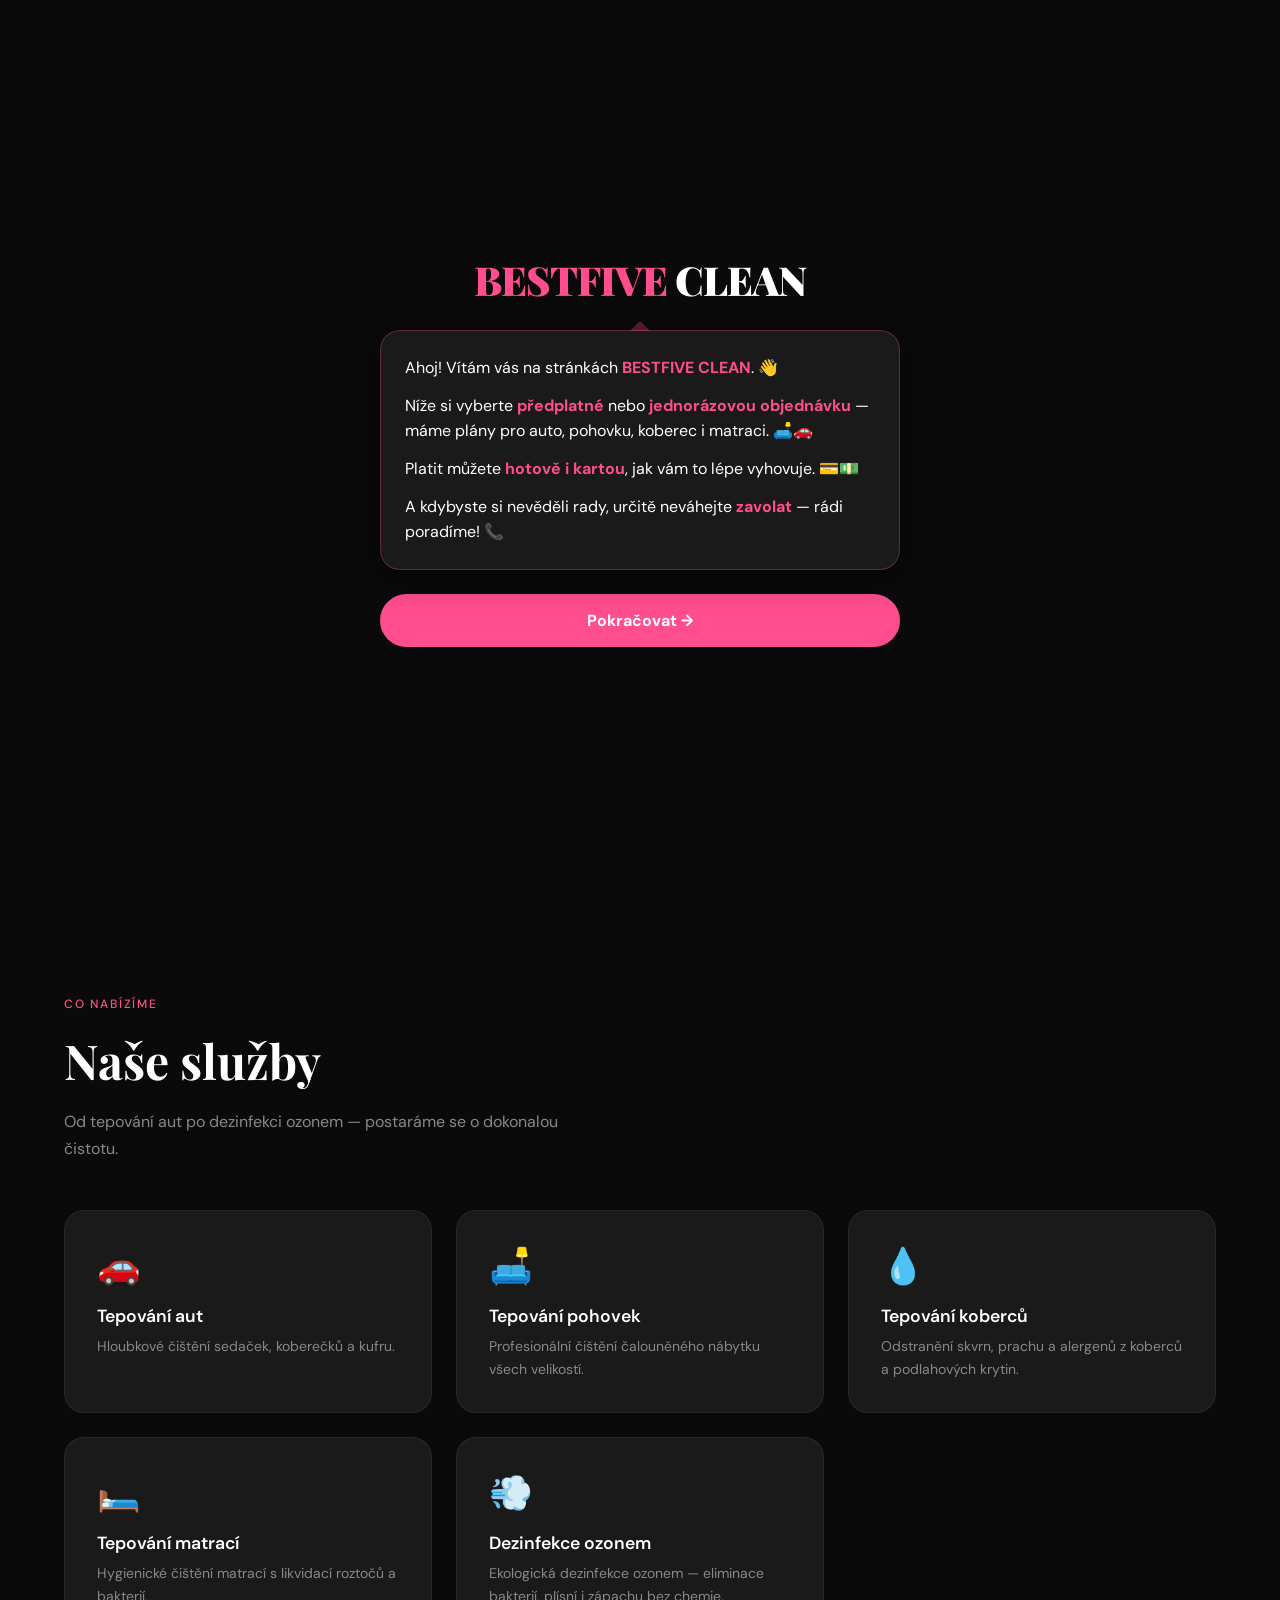
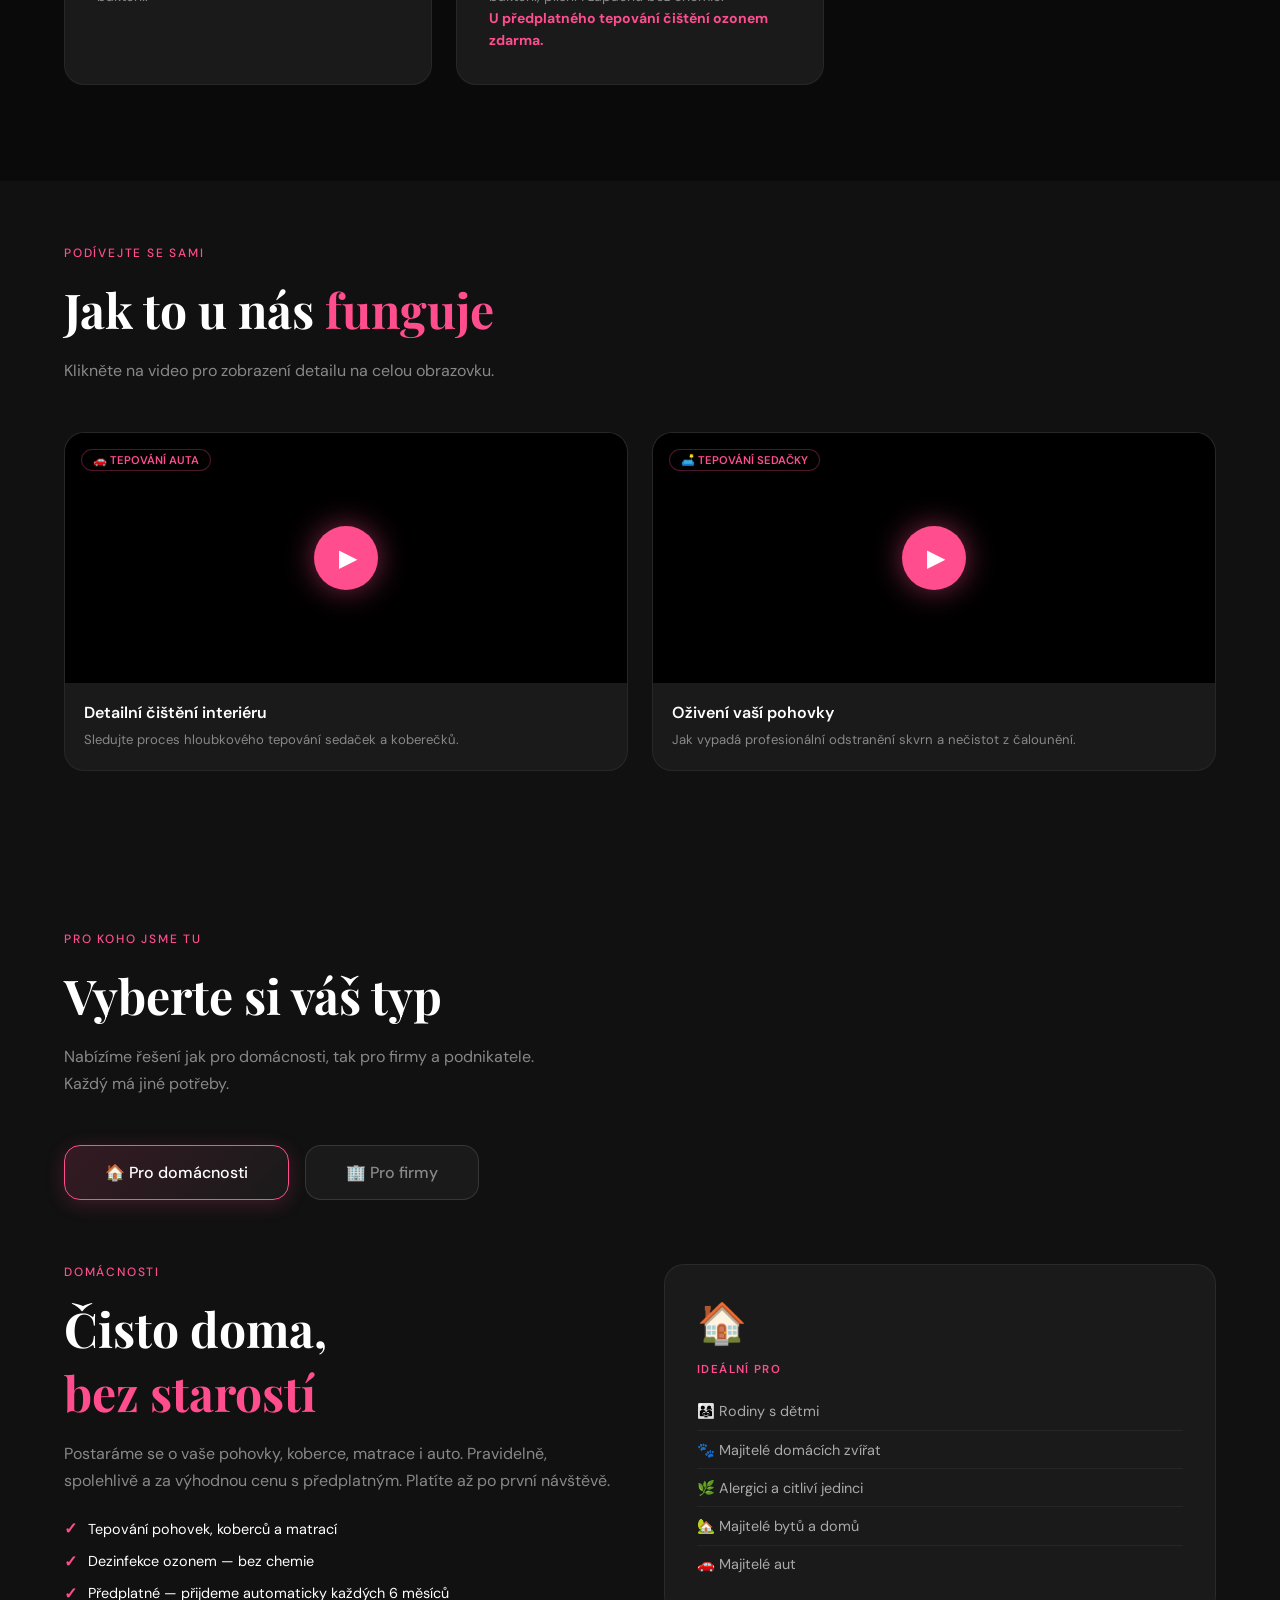
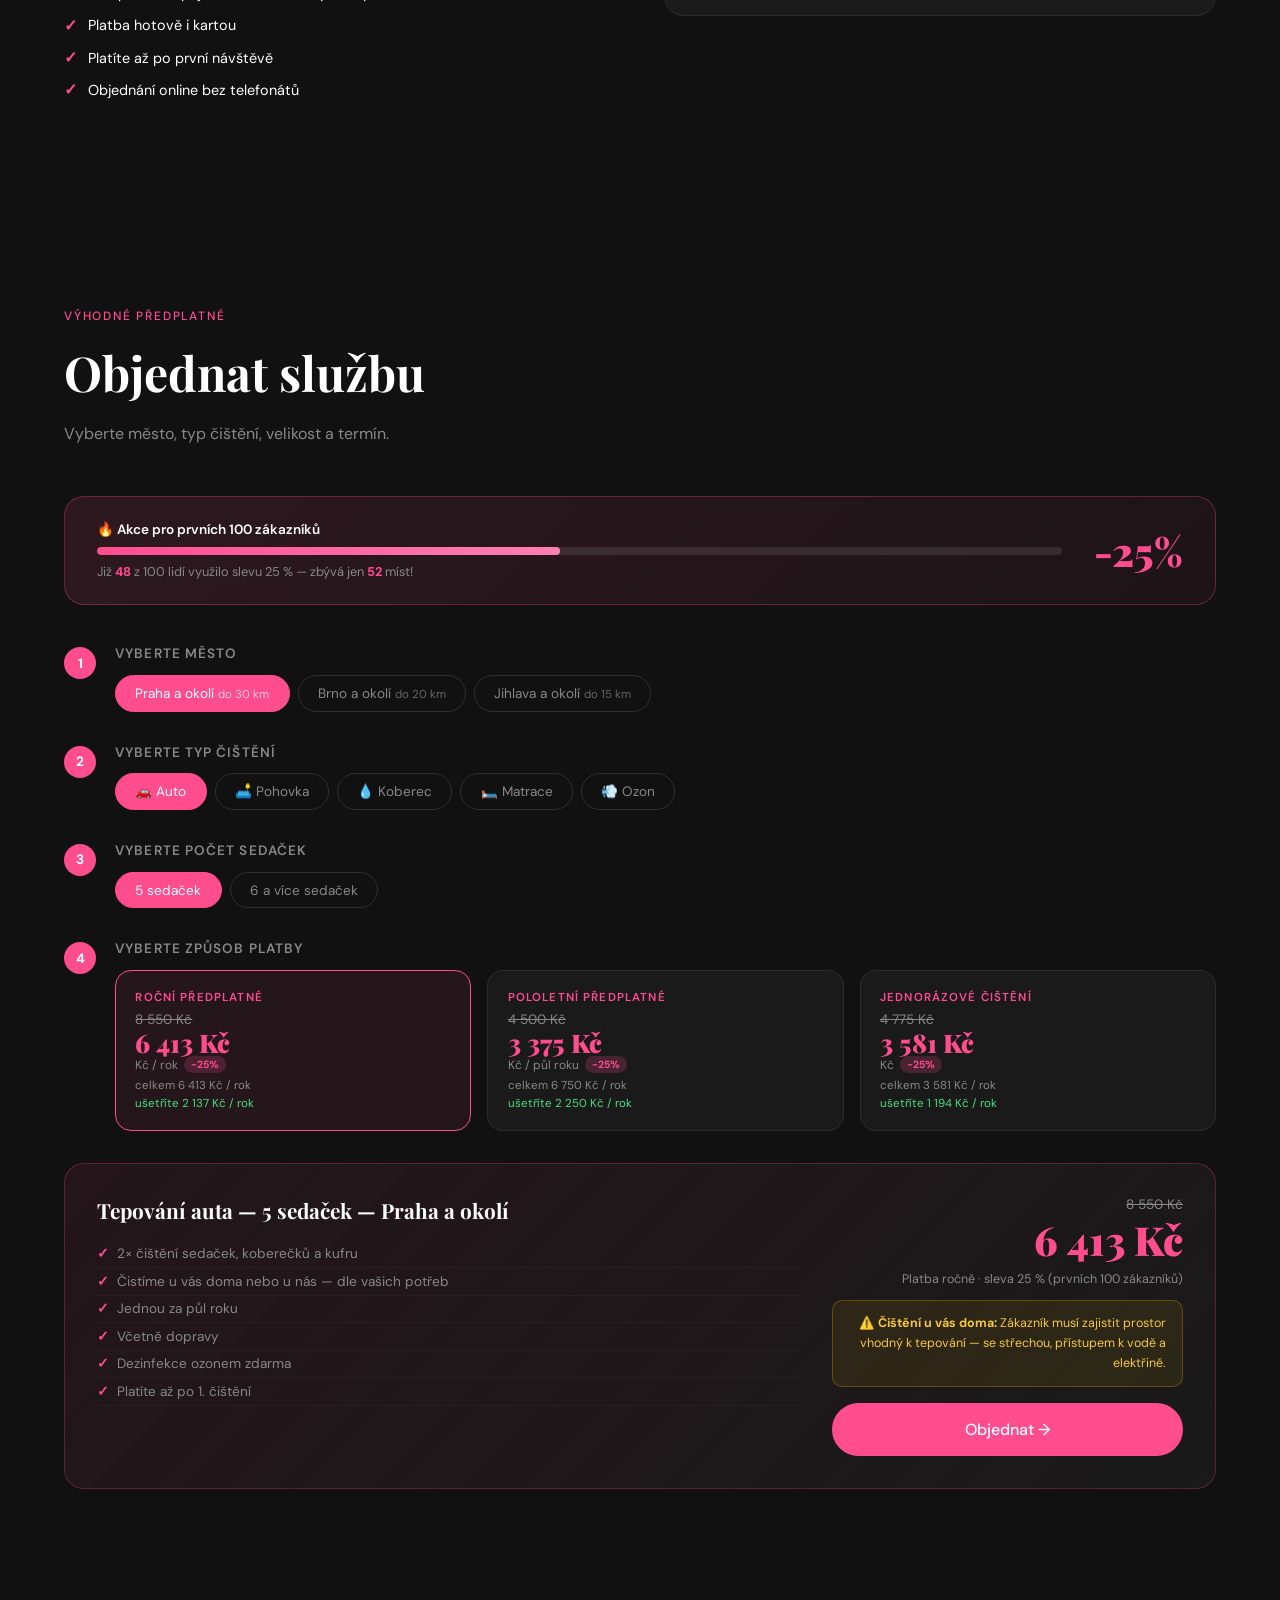
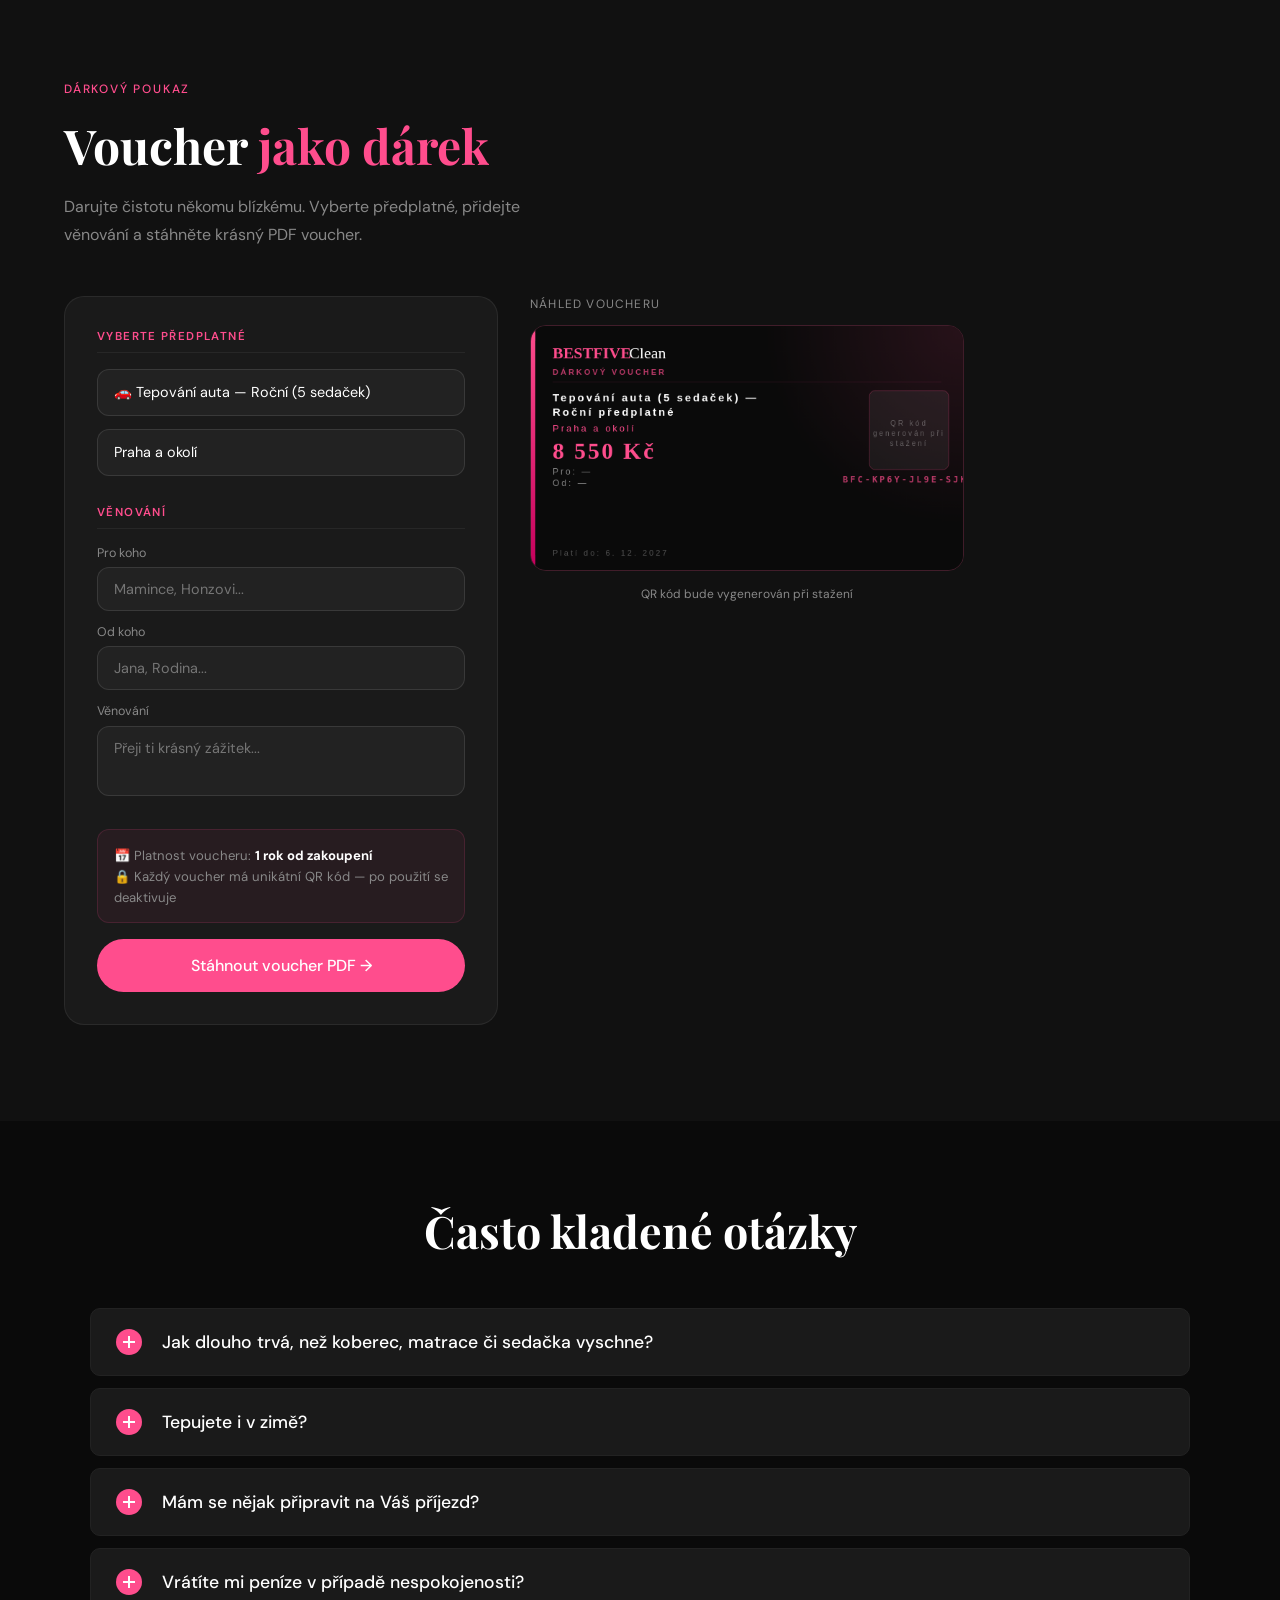
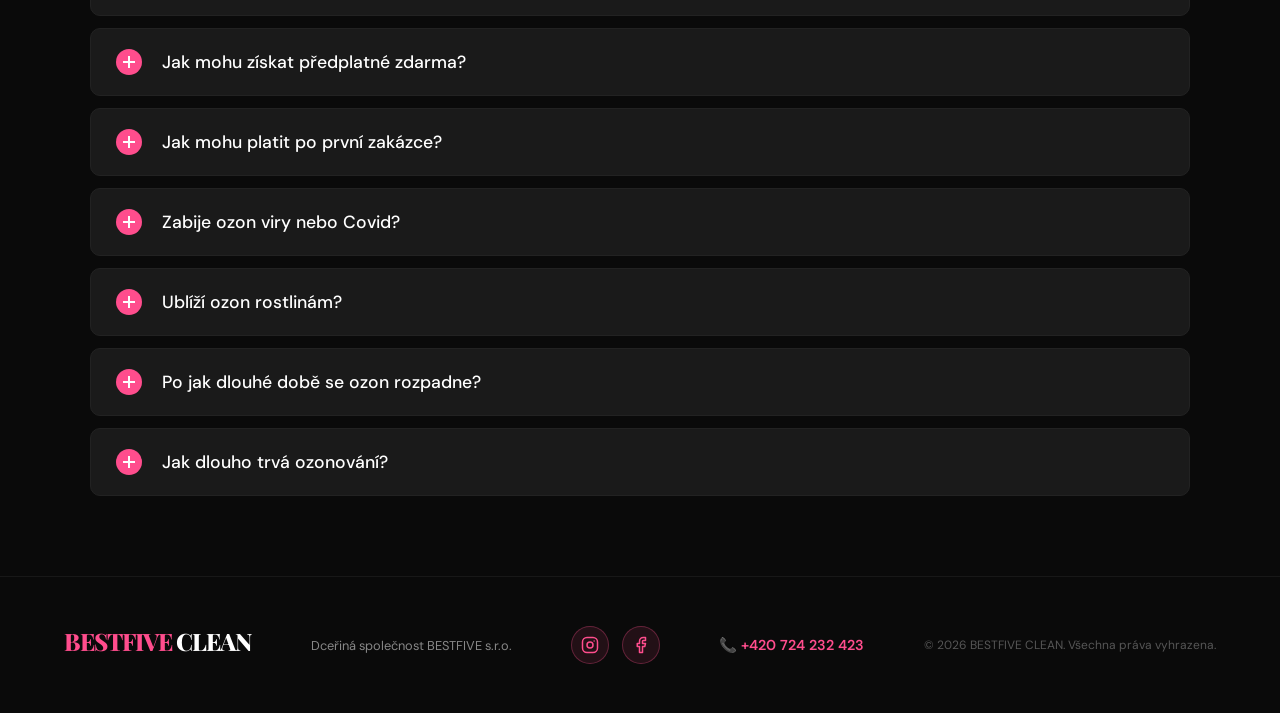
==== index.html @ 3c5956ea "staticky splash screen + ig" ====
<!DOCTYPE html>
<html lang="cs">
<head>
<meta charset="UTF-8">
<meta name="viewport" content="width=device-width, initial-scale=1.0">
<title>BESTFIVE CLEAN – Profesionální čištění</title>
<link href="https://fonts.googleapis.com/css2?family=Playfair+Display:wght@400;700;900&family=DM+Sans:wght@300;400;500&display=swap" rel="stylesheet">
<script src="//widget.simplybook.it/v2/widget/widget.js" type="text/javascript"></script>

<style>
  :root {
    --pink: #ff4d8d;
    --pink-light: #ff80b0;
    --pink-pale: #230914;
    --black: #0a0a0a;
    --dark: #111111;
    --dark2: #1a1a1a;
    --dark3: #222222;
    --gray: #888;
    --white: #ffffff;
  }

  * { margin: 0; padding: 0; box-sizing: border-box; }

  html { scroll-behavior: smooth; }

  body {
    background: var(--black);
    color: var(--white);
    font-family: 'DM Sans', sans-serif;
    overflow-x: hidden;
  }

  /* Pozadie za oknom */
#booking-modal-overlay {
    display: none;
    position: fixed;
    inset: 0;
    z-index: 9999;
    background: rgba(0, 0, 0, 0.85); /* Trochu tmavšie pre lepší kontrast */
    backdrop-filter: blur(10px);
    align-items: center;
    justify-content: center;
    padding: 20px; /* Aby na mobiloch nebolo okno úplne po okraje */
}

/* Okno s kalendárom */
.booking-modal-content {
    position: relative;
    width: 100%;
    max-width: 900px;
    height: 90vh; /* Zvýšime výšku na 90% obrazovky */
    background: #fff;
    border-radius: 24px;
    display: flex;
    flex-direction: column;
    box-shadow: 0 25px 50px rgba(0,0,0,0.5);
    overflow: hidden; /* Kontajner ostane čistý */
}

/* Samotný obal pre iframe */
#sb-widget-container {
    flex: 1;
    width: 100%;
    height: 100%;
    overflow-y: auto; /* Tu zapneme skrolovanie pre vnútro kalendára */
    -webkit-overflow-scrolling: touch;
}

/* Úprava krížika, aby nezavadzal */
.booking-modal-close {
    position: absolute;
    top: 15px;
    right: 20px;
    font-size: 32px;
    color: #000;
    cursor: pointer;
    z-index: 10002;
    background: rgba(255,255,255,0.8);
    width: 40px;
    height: 40px;
    display: flex;
    align-items: center;
    justify-content: center;
    border-radius: 50%;
}

  /* NAV */
  nav {
    position: fixed; top: 0; width: 100%; z-index: 100;
    padding: 1.2rem 4rem;
    display: flex; align-items: center; justify-content: space-between;
    background: rgba(10,10,10,0.85);
    backdrop-filter: blur(16px);
    border-bottom: 1px solid rgba(255,77,141,0.15);
  }
  .logo {
    font-family: 'Playfair Display', serif;
    font-size: 1.5rem; font-weight: 900;
    color: var(--pink);
    letter-spacing: -0.5px;
  }
  .logo span { color: var(--white); font-weight: 300; }
  nav ul { list-style: none; display: flex; gap: 2.5rem; }
  nav ul a {
    color: var(--gray); text-decoration: none;
    font-size: 0.875rem; font-weight: 500;
    transition: color 0.2s;
    letter-spacing: 0.05em;
  }
  nav ul a:hover { color: var(--pink); }
  .nav-btn {
    background: var(--pink); color: var(--white);
    border: none; padding: 0.65rem 1.5rem;
    border-radius: 50px; font-size: 0.875rem; font-weight: 500;
    cursor: pointer; transition: all 0.2s;
    font-family: 'DM Sans', sans-serif;
  }
  .nav-btn:hover { background: var(--pink-light); transform: translateY(-1px); }

  /* HERO */
  .hero {
    min-height: 100vh;
    display: flex; flex-direction: column;
    align-items: center; justify-content: center;
    text-align: center;
    padding: 8rem 2rem 4rem;
    position: relative;
    overflow: hidden;
  }
  .hero::before {
    content: '';
    position: absolute; top: -200px; left: 50%; transform: translateX(-50%);
    width: 700px; height: 700px;
    background: radial-gradient(circle, rgba(255,77,141,0.18) 0%, transparent 70%);
    pointer-events: none;
  }
  .hero-badge {
    display: inline-block;
    background: rgba(255,77,141,0.12);
    border: 1px solid rgba(255,77,141,0.3);
    color: var(--pink); font-size: 0.75rem; font-weight: 500;
    padding: 0.4rem 1.2rem; border-radius: 50px;
    margin-bottom: 2rem; letter-spacing: 0.12em; text-transform: uppercase;
    animation: fadeUp 0.6s ease both;
  }
  .hero h1 {
    font-family: 'Playfair Display', serif;
    font-size: clamp(3rem, 8vw, 6.5rem);
    font-weight: 900; line-height: 1.05;
    margin-bottom: 1.5rem;
    animation: fadeUp 0.6s 0.1s ease both;
  }
  .hero h1 .pink { color: var(--pink); }
  .hero p {
    font-size: 1.1rem; color: var(--gray);
    max-width: 540px; line-height: 1.7;
    margin-bottom: 2.5rem;
    animation: fadeUp 0.6s 0.2s ease both;
  }
  .hero-btns {
    display: flex; gap: 1rem; flex-wrap: wrap; justify-content: center;
    animation: fadeUp 0.6s 0.3s ease both;
  }
  .btn-primary {
    background: var(--pink); color: var(--white);
    padding: 1rem 2.2rem; border-radius: 50px;
    font-size: 1rem; font-weight: 500; cursor: pointer;
    border: none; transition: all 0.25s;
    font-family: 'DM Sans', sans-serif; text-decoration: none;
    display: inline-block;
  }
  .btn-primary:hover { background: var(--pink-light); transform: translateY(-2px); box-shadow: 0 8px 30px rgba(255,77,141,0.35); }
  .btn-outline {
    background: transparent; color: var(--white);
    padding: 1rem 2.2rem; border-radius: 50px;
    font-size: 1rem; font-weight: 500; cursor: pointer;
    border: 1px solid rgba(255,255,255,0.2); transition: all 0.25s;
    font-family: 'DM Sans', sans-serif; text-decoration: none;
    display: inline-block;
  }
  .btn-outline:hover { border-color: var(--pink); color: var(--pink); transform: translateY(-2px); }

  .hero-stats {
    display: flex; gap: 3rem; margin-top: 4rem;
    animation: fadeUp 0.6s 0.4s ease both;
  }
  .stat { text-align: center; }
  .stat-num {
    font-family: 'Playfair Display', serif;
    font-size: 2rem; font-weight: 700; color: var(--pink);
  }
  .stat-label { font-size: 0.8rem; color: var(--gray); margin-top: 0.2rem; }

  /* SERVICES */
  section { padding: 6rem 4rem; }
  .section-label {
    font-size: 0.75rem; color: var(--pink); letter-spacing: 0.15em;
    text-transform: uppercase; font-weight: 500; margin-bottom: 1rem;
  }
  .section-title {
    font-family: 'Playfair Display', serif;
    font-size: clamp(2rem, 4vw, 3rem); font-weight: 700;
    margin-bottom: 1rem;
  }
  .section-sub { color: var(--gray); font-size: 1rem; max-width: 500px; line-height: 1.7; margin-bottom: 3rem; }

  .services-grid {
    display: grid;
    grid-template-columns: repeat(auto-fit, minmax(280px, 1fr));
    gap: 1.5rem;
  }
  .service-card {
    background: var(--dark2);
    border: 1px solid rgba(255,255,255,0.06);
    border-radius: 20px; padding: 2rem;
    transition: all 0.3s; cursor: default;
    position: relative; overflow: hidden;
  }
  .service-card::before {
    content: '';
    position: absolute; top: 0; left: 0; right: 0; height: 2px;
    background: linear-gradient(90deg, transparent, var(--pink), transparent);
    opacity: 0; transition: opacity 0.3s;
  }
  .service-card:hover { border-color: rgba(255,77,141,0.2); transform: translateY(-4px); }
  .service-card:hover::before { opacity: 1; }
  .service-icon { font-size: 2.2rem; margin-bottom: 1rem; }
  .service-card h3 { font-size: 1.1rem; font-weight: 600; margin-bottom: 0.5rem; }
  .service-card p { color: var(--gray); font-size: 0.875rem; line-height: 1.6; }

  /* CITY TABS */
  .city-section { background: var(--dark); }
  .tabs {
    display: flex; gap: 0.5rem; margin-bottom: 2.5rem; flex-wrap: wrap;
  }
  .tab {
    padding: 0.6rem 1.5rem; border-radius: 50px;
    border: 1px solid rgba(255,255,255,0.1);
    background: transparent; color: var(--gray);
    cursor: pointer; font-size: 0.875rem; font-weight: 500;
    transition: all 0.2s; font-family: 'DM Sans', sans-serif;
  }
  .tab.active { background: var(--pink); color: var(--white); border-color: var(--pink); }
  .tab:hover:not(.active) { border-color: var(--pink); color: var(--pink); }

  .city-panel { display: none; }
  .city-panel.active { display: block; }

.faq-section {
    padding: 80px 5%;
    max-width: 100%;
    margin: 0 auto;
    background: var(--black);
  }

  .faq-title {
    font-family: 'Playfair Display', serif;
    font-size: 2.8rem;
    color: var(--white);
    margin-bottom: 3rem;
    text-align: center;
  }

  .faq-container {
    display: flex;
    flex-direction: column;
    gap: 12px;
    width: 100%;
    max-width: 1100px;
    margin: 0 auto;
  }

  .faq-item {
    background: var(--dark2);
    border: 1px solid var(--dark3);
    border-radius: 10px;
    overflow: hidden;
    transition: all 0.3s ease;
  }

  .faq-question {
    width: 100%;
    padding: 20px 25px;
    background: none;
    border: none;
    display: flex;
    justify-content: flex-start;
    align-items: center;
    gap: 20px; /* Mezera mezi růžovým kolečkem a textem */
    cursor: pointer;
    text-align: left;
    color: var(--white);
    font-family: 'DM Sans', sans-serif;
    font-size: 1.1rem;
    font-weight: 500;
  }

  .faq-icon {
    width: 26px;
    height: 26px;
    background: var(--pink);
    border-radius: 50%;
    position: relative;
    flex-shrink: 0;
    transition: transform 0.4s cubic-bezier(0.4, 0, 0.2, 1);
  }

  .faq-icon::before, .faq-icon::after {
    content: '';
    position: absolute;
    background: white;
    top: 50%;
    left: 50%;
    transform: translate(-50%, -50%);
    transition: all 0.3s ease;
  }

  /* Vodorovná linka (mínus) */
  .faq-icon::before { width: 12px; height: 2px; }
  /* Svislá linka (pro plus) */
  .faq-icon::after { width: 2px; height: 12px; }

  /* Aktivní stav - animace */
  .faq-item.active .faq-icon {
    transform: rotate(180deg); /* To hezké otočení */
    background: var(--pink-light);
  }

  .faq-item.active .faq-icon::after {
    opacity: 0; /* Zmizí svislá čárka -> zůstane jen mínus */
  }

  .faq-answer {
    max-height: 0;
    overflow: hidden;
    transition: all 0.3s ease-in-out;
    padding: 0 25px 0 71px; /* 25px padding + 26px icon + 20px gap = 71px aby to lícovalo */
    color: var(--gray);
    line-height: 1.6;
    font-size: 1rem;
  }

  .faq-item.active .faq-answer {
    max-height: 500px;
    padding-bottom: 25px;
  }
  
  @media (max-width: 768px) {
    .faq-answer { padding-left: 25px; } /* Na mobilu raději pod sebe pro více místa */
    .faq-title { font-size: 2rem; }
  }

  /* PRICING */
  .plans-grid {
    display: grid;
    grid-template-columns: repeat(auto-fit, minmax(300px, 1fr));
    gap: 1.5rem;
  }
  .plan-card {
    background: var(--dark2);
    border: 1px solid rgba(255,255,255,0.06);
    border-radius: 24px; padding: 2.5rem;
    transition: all 0.3s; position: relative;
  }
  .plan-card.featured {
    border-color: var(--pink);
    background: linear-gradient(135deg, rgba(255,77,141,0.08), var(--dark2));
  }
  .plan-badge {
    position: absolute; top: -14px; left: 50%; transform: translateX(-50%);
    background: var(--pink); color: var(--white);
    font-size: 0.7rem; font-weight: 600; padding: 0.3rem 1rem;
    border-radius: 50px; letter-spacing: 0.08em; text-transform: uppercase;
    white-space: nowrap;
  }
  .plan-type {
    font-size: 0.7rem; color: var(--pink); letter-spacing: 0.12em;
    text-transform: uppercase; font-weight: 600; margin-bottom: 0.5rem;
  }
  .plan-name { font-family: 'Playfair Display', serif; font-size: 1.4rem; font-weight: 700; margin-bottom: 1rem; }
  .plan-price {
    margin-bottom: 1.5rem;
    display: flex; align-items: baseline; gap: 0.3rem;
  }
  .price-amount {
    font-family: 'Playfair Display', serif;
    font-size: 2.8rem; font-weight: 900; color: var(--pink);
  }
  .price-unit { color: var(--gray); font-size: 0.875rem; }
  .plan-desc { color: var(--gray); font-size: 0.875rem; margin-bottom: 1.5rem; line-height: 1.6; }
  .plan-features { list-style: none; margin-bottom: 2rem; }
  .plan-features li {
    padding: 0.5rem 0;
    border-bottom: 1px solid rgba(255,255,255,0.05);
    font-size: 0.875rem; display: flex; align-items: center; gap: 0.6rem;
  }
  .plan-features li:last-child { border-bottom: none; }
  .plan-features li::before { content: '✓'; color: var(--pink); font-weight: 700; font-size: 0.8rem; }
  .plan-btn {
    width: 100%; padding: 0.9rem;
    border-radius: 50px; border: none; cursor: pointer;
    font-size: 0.9rem; font-weight: 600;
    font-family: 'DM Sans', sans-serif;
    transition: all 0.25s;
  }
  .plan-btn-primary { background: var(--pink); color: var(--white); }
  .plan-btn-primary:hover { background: var(--pink-light); transform: translateY(-1px); }
  .plan-btn-outline { background: transparent; color: var(--white); border: 1px solid rgba(255,255,255,0.15); }
  .plan-btn-outline:hover { border-color: var(--pink); color: var(--pink); }

  /* BOOKING FORM */
  .booking-section { background: var(--dark); }
  .booking-grid {
    display: grid; grid-template-columns: 1fr 1fr; gap: 4rem; align-items: start;
  }
  .booking-info h2 { font-family: 'Playfair Display', serif; font-size: 2.5rem; margin-bottom: 1rem; }
  .booking-info p { color: var(--gray); line-height: 1.7; margin-bottom: 2rem; }
  .contact-item {
    display: flex; align-items: center; gap: 1rem;
    margin-bottom: 1rem; color: var(--gray); font-size: 0.9rem;
  }
  .contact-item .icon { font-size: 1.2rem; }
  .contact-item a { color: var(--gray); text-decoration: none; transition: color 0.2s; }
  .contact-item a:hover { color: var(--pink); }

  .booking-form {
    background: var(--dark2);
    border: 1px solid rgba(255,255,255,0.06);
    border-radius: 24px; padding: 2.5rem;
  }
  .booking-form h3 {
    font-family: 'Playfair Display', serif;
    font-size: 1.5rem; margin-bottom: 2rem;
  }
  .form-row { display: grid; grid-template-columns: 1fr 1fr; gap: 1rem; }
  .form-group { margin-bottom: 1.2rem; }
  .form-group label {
    display: block; font-size: 0.8rem; color: var(--gray);
    margin-bottom: 0.4rem; font-weight: 500; letter-spacing: 0.05em;
  }
  .form-group input,
  .form-group select,
  .form-group textarea {
    width: 100%;
    background: rgba(255,255,255,0.04);
    border: 1px solid rgba(255,255,255,0.1);
    border-radius: 12px; padding: 0.85rem 1rem;
    color: var(--white); font-size: 0.9rem;
    font-family: 'DM Sans', sans-serif;
    transition: border-color 0.2s; outline: none;
    appearance: none;
  }
  .form-group input:focus,
  .form-group select:focus,
  .form-group textarea:focus { border-color: var(--pink); }
  .form-group select option { background: var(--dark2); }
  .form-group textarea { resize: vertical; min-height: 100px; }
  .form-submit {
    width: 100%; padding: 1rem;
    background: var(--pink); color: var(--white);
    border: none; border-radius: 50px;
    font-size: 1rem; font-weight: 600; cursor: pointer;
    font-family: 'DM Sans', sans-serif;
    transition: all 0.25s; margin-top: 0.5rem;
  }
  .form-submit:hover { background: var(--pink-light); transform: translateY(-1px); box-shadow: 0 8px 30px rgba(255,77,141,0.3); }

  /* SUCCESS */
  .success-msg {
    display: none; text-align: center; padding: 2rem;
  }
  .success-msg .check { font-size: 3rem; margin-bottom: 1rem; }
  .success-msg h4 { font-family: 'Playfair Display', serif; font-size: 1.5rem; color: var(--pink); margin-bottom: 0.5rem; }
  .success-msg p { color: var(--gray); }

  /* FOOTER */
  footer {
    background: var(--black);
    border-top: 1px solid rgba(255,255,255,0.06);
    padding: 3rem 4rem;
    display: flex; align-items: center; justify-content: space-between;
    flex-wrap: wrap; gap: 1rem;
  }
  .footer-logo { font-family: 'Playfair Display', serif; font-size: 1.2rem; color: var(--pink); font-weight: 700; }
  .footer-note { color: var(--gray); font-size: 0.8rem; }
  .footer-sub { color: var(--gray); font-size: 0.75rem; opacity: 0.6; }

  /* MODAL */
  .modal-overlay {
    display: none; position: fixed; inset: 0; z-index: 1000;
    background: rgba(0,0,0,0.85); backdrop-filter: blur(8px);
    align-items: center; justify-content: center;
  }
  .modal-overlay.open { display: flex; }
  .modal {
    background: var(--dark2); border: 1px solid rgba(255,77,141,0.2);
    border-radius: 24px; padding: 2.5rem; max-width: 480px; width: 90%;
    position: relative; animation: modalIn 0.3s ease;
  }
  .modal-close {
    position: absolute; top: 1.2rem; right: 1.5rem;
    background: none; border: none; color: var(--gray);
    font-size: 1.4rem; cursor: pointer;
  }
  .modal h3 { font-family: 'Playfair Display', serif; font-size: 1.5rem; margin-bottom: 0.5rem; }
  .modal .plan-info {
    background: rgba(255,77,141,0.08); border-radius: 12px;
    padding: 1rem 1.2rem; margin-bottom: 1.5rem;
    border: 1px solid rgba(255,77,141,0.2);
  }
  .modal .plan-info p { font-size: 0.875rem; color: var(--pink-light); }

  @keyframes fadeUp {
    from { opacity: 0; transform: translateY(20px); }
    to { opacity: 1; transform: translateY(0); }
  }
  @keyframes modalIn {
    from { opacity: 0; transform: scale(0.95) translateY(10px); }
    to { opacity: 1; transform: scale(1) translateY(0); }
  }

  @media (max-width: 768px) {
    nav { padding: 1rem 1.5rem; }
    nav ul { display: none; }
    section { padding: 4rem 1.5rem; }
    .booking-grid { grid-template-columns: 1fr; gap: 2rem; }
    .form-row { grid-template-columns: 1fr; }
    footer { flex-direction: column; text-align: center; padding: 2rem 1.5rem; }
    .hero-stats { gap: 1.5rem; }
  }


  /* SEGMENT */
  .segment-btn {
    padding: 1rem 2.5rem; border-radius: 16px;
    border: 1.5px solid rgba(255,255,255,0.12);
    background: var(--dark2); color: var(--gray);
    cursor: pointer; font-size: 1rem; font-weight: 500;
    font-family: 'DM Sans', sans-serif; transition: all 0.25s;
    display: flex; align-items: center; gap: 0.5rem;
  }
  .segment-btn:hover { border-color: rgba(255,77,141,0.4); color: var(--white); }
  .segment-btn.active {
    background: linear-gradient(135deg, rgba(255,77,141,0.15), var(--dark2));
    border-color: var(--pink); color: var(--white);
    box-shadow: 0 4px 20px rgba(255,77,141,0.2);
  }
  .segment-panel { padding: 4rem; background: var(--dark); }
  .seg-feature {
    display: flex; align-items: center; gap: 0.7rem;
    font-size: 0.9rem; color: var(--white);
  }
  .seg-feature span { color: var(--pink); font-weight: 700; font-size: 1rem; }
  .seg-highlight-card {
    background: var(--dark2);
    border: 1px solid rgba(255,255,255,0.07);
    border-radius: 20px; padding: 2rem;
  }
  .seg-hl-icon { font-size: 2.5rem; margin-bottom: 0.8rem; }
  .seg-hl-title { font-size: 0.72rem; color: var(--pink); letter-spacing: 0.12em; text-transform: uppercase; font-weight: 600; margin-bottom: 1rem; }
  .seg-hl-item {
    padding: 0.6rem 0; border-bottom: 1px solid rgba(255,255,255,0.05);
    font-size: 0.9rem; color: var(--gray-light, #aaa);
  }
  .seg-hl-item:last-child { border-bottom: none; }
  @media (max-width: 768px) {
    .segment-panel { padding: 3rem 1.5rem; }
    .segment-btn { padding: 0.8rem 1.5rem; font-size: 0.9rem; }
  }
  /* NOVÝ CENÍK */
  .counter-box { background: linear-gradient(135deg, rgba(255,77,141,0.12), rgba(255,77,141,0.05)); border: 1px solid rgba(255,77,141,0.3); border-radius: 20px; padding: 1.5rem 2rem; display: flex; align-items: center; justify-content: space-between; gap: 2rem; margin-bottom: 2.5rem; flex-wrap: wrap; }
  .counter-label { font-size: 0.85rem; font-weight: 600; color: var(--white); margin-bottom: 0.6rem; }
  .counter-bar-wrap { height: 8px; background: rgba(255,255,255,0.1); border-radius: 50px; margin-bottom: 0.5rem; overflow: hidden; }
  .counter-bar { height: 100%; background: linear-gradient(90deg, var(--pink), var(--pink-light)); border-radius: 50px; transition: width 0.5s ease; }
  .counter-text { font-size: 0.8rem; color: var(--gray); }
  .counter-text strong { color: var(--pink); }
  .counter-left { flex: 1; min-width: 200px; }
  .counter-badge { font-family: 'Playfair Display', serif; font-size: 2.5rem; font-weight: 900; color: var(--pink); white-space: nowrap; }
  .step-section { display: flex; gap: 1.2rem; margin-bottom: 2rem; align-items: flex-start; }
  .step-num { width: 32px; height: 32px; border-radius: 50%; background: var(--pink); color: white; display: flex; align-items: center; justify-content: center; font-size: 0.85rem; font-weight: 700; flex-shrink: 0; margin-top: 2px; }
  .step-content { flex: 1; }
  .step-title { font-size: 0.85rem; font-weight: 600; color: var(--gray); margin-bottom: 0.8rem; text-transform: uppercase; letter-spacing: 0.08em; }
  .price-tabs { display: flex; gap: 0.5rem; flex-wrap: wrap; }
  .price-tab { padding: 0.55rem 1.2rem; border-radius: 50px; border: 1px solid rgba(255,255,255,0.12); background: transparent; color: var(--gray); cursor: pointer; font-size: 0.85rem; font-family: 'DM Sans', sans-serif; transition: all 0.2s; }
  .price-tab:hover { border-color: rgba(255,77,141,0.4); color: var(--white); }
  .price-tab.active { background: var(--pink); color: white; border-color: var(--pink); }
  .billing-cards { display: grid; grid-template-columns: repeat(auto-fit, minmax(180px, 1fr)); gap: 1rem; }
  .billing-card { background: var(--dark2); border: 1px solid rgba(255,255,255,0.08); border-radius: 16px; padding: 1.2rem; cursor: pointer; transition: all 0.2s; }
  .billing-card:hover { border-color: rgba(255,77,141,0.3); }
  .billing-card.active { border-color: var(--pink); background: rgba(255,77,141,0.08); }
  .billing-card .bc-type { font-size: 0.72rem; color: var(--pink); text-transform: uppercase; letter-spacing: 0.1em; font-weight: 600; margin-bottom: 0.4rem; }
  .billing-card .bc-price { font-family: 'Playfair Display', serif; font-size: 1.6rem; font-weight: 900; color: var(--white); }
  .billing-card .bc-unit { font-size: 0.75rem; color: var(--gray); }
  .billing-card .bc-annual { font-size: 0.72rem; color: var(--gray); margin-top: 0.3rem; }
  .billing-card .bc-save { font-size: 0.72rem; color: #4ade80; margin-top: 0.2rem; }
  .mix-box { background: var(--dark2); border: 1px solid rgba(255,255,255,0.07); border-radius: 20px; padding: 1.5rem; margin-bottom: 2rem; }
  .mix-title { font-size: 0.9rem; font-weight: 600; margin-bottom: 1rem; }
  .mix-items { display: flex; gap: 0.8rem; flex-wrap: wrap; }
  .mix-item { background: rgba(255,255,255,0.04); border: 1px solid rgba(255,255,255,0.1); border-radius: 14px; padding: 0.8rem 1.2rem; cursor: pointer; text-align: center; transition: all 0.2s; min-width: 90px; }
  .mix-item:hover { border-color: rgba(255,77,141,0.4); }
  .mix-item.active { border-color: var(--pink); background: rgba(255,77,141,0.1); }
  .mix-item .mix-num { font-family: 'Playfair Display', serif; font-size: 1.5rem; font-weight: 900; color: var(--pink); }
  .mix-item .mix-label { font-size: 0.7rem; color: var(--gray); }
  .mix-item .mix-disc { font-size: 0.75rem; color: #4ade80; font-weight: 600; margin-top: 0.2rem; }
  .mix-clear { color: var(--gray); font-size: 0.8rem; display: flex; align-items: center; justify-content: center; }
  .result-box { background: linear-gradient(135deg, rgba(255,77,141,0.08), var(--dark2)); border: 1px solid rgba(255,77,141,0.25); border-radius: 20px; padding: 2rem; display: flex; gap: 2rem; flex-wrap: wrap; align-items: flex-start; }
  .result-left { flex: 2; min-width: 200px; }
  .result-right { flex: 1; min-width: 160px; text-align: right; }
  .result-plan { font-family: 'Playfair Display', serif; font-size: 1.3rem; font-weight: 700; margin-bottom: 1rem; }
  .result-features { list-style: none; }
  .result-features li { font-size: 0.85rem; color: var(--gray); padding: 0.3rem 0; display: flex; align-items: center; gap: 0.5rem; border-bottom: 1px solid rgba(255,255,255,0.04); }
  .result-features li::before { content: '✓'; color: var(--pink); font-weight: 700; }
  .result-orig { font-size: 0.85rem; color: var(--gray); text-decoration: line-through; }
  .result-price { font-family: 'Playfair Display', serif; font-size: 2.5rem; font-weight: 900; color: var(--pink); }
  .result-sub { font-size: 0.78rem; color: var(--gray); margin-top: 0.3rem; }

  @media(max-width:768px){ .voucher-grid { grid-template-columns:1fr !important; } }
  .kc-section { margin-bottom: 1.8rem; }
  .kc-title { font-size: 0.72rem; color: var(--pink); letter-spacing: 0.12em; text-transform: uppercase; font-weight: 600; margin-bottom: 1rem; padding-bottom: 0.5rem; border-bottom: 1px solid rgba(255,255,255,0.06); }
  .kc-row { display: flex; align-items: center; gap: 1rem; margin-bottom: 0.7rem; flex-wrap: wrap; }
  .kc-row label { font-size: 0.82rem; color: var(--gray); min-width: 220px; flex-shrink: 0; }
  .kc-row input[type=range] { flex: 1; min-width: 120px; accent-color: var(--pink); }
  .kc-val { font-size: 0.82rem; font-weight: 600; color: var(--white); min-width: 90px; text-align: right; }
  .kc-city-grid { display: grid; grid-template-columns: repeat(auto-fit, minmax(200px, 1fr)); gap: 1rem; margin-bottom: 1rem; }
  .kc-city-card { background: rgba(255,255,255,0.03); border: 1px solid rgba(255,255,255,0.07); border-radius: 14px; padding: 1.2rem; }
  .kc-city-name { font-size: 0.9rem; font-weight: 600; margin-bottom: 0.8rem; }
  .kc-svc { padding: 0.45rem 1rem; border-radius: 50px; border: 1px solid rgba(255,255,255,0.1); background: transparent; color: var(--gray); cursor: pointer; font-size: 0.8rem; font-family: 'DM Sans', sans-serif; transition: all 0.2s; }
  .kc-svc.active { background: var(--pink); color: white; border-color: var(--pink); }
  .kc-ctab { padding: 0.5rem 1.2rem; border-radius: 50px; border: 1px solid rgba(255,255,255,0.1); background: transparent; color: var(--gray); cursor: pointer; font-size: 0.82rem; font-family: 'DM Sans', sans-serif; transition: all 0.2s; }
  .kc-ctab.active { background: var(--pink); color: white; border-color: var(--pink); }
  .kc-result-grid { display: grid; grid-template-columns: repeat(auto-fit, minmax(140px, 1fr)); gap: 0.8rem; margin-bottom: 1rem; }
  .kc-card { background: rgba(255,255,255,0.04); border: 1px solid rgba(255,255,255,0.07); border-radius: 12px; padding: 1rem; }
  .kc-card.pink { background: rgba(255,77,141,0.08); border-color: rgba(255,77,141,0.2); }
  .kc-card .kc-clabel { font-size: 0.72rem; color: var(--gray); margin-bottom: 0.3rem; }
  .kc-card .kc-cval { font-size: 1.1rem; font-weight: 700; color: var(--white); }
  .kc-card.pink .kc-cval { color: var(--pink); }
  .kc-card .kc-csub { font-size: 0.68rem; color: var(--gray); margin-top: 0.2rem; }
  .kc-table { width: 100%; border-collapse: collapse; font-size: 0.82rem; margin-bottom: 1rem; }
  .kc-table th { text-align: left; padding: 0.6rem 0.8rem; font-size: 0.72rem; color: var(--gray); border-bottom: 1px solid rgba(255,255,255,0.06); font-weight: 500; }
  .kc-table td { padding: 0.6rem 0.8rem; border-bottom: 1px solid rgba(255,255,255,0.04); color: var(--white); }
  .kc-table tr:last-child td { border-bottom: none; }
  .kc-table .kpink { color: var(--pink); font-weight: 600; }
  .kc-table .kgreen { color: #4ade80; font-size: 0.75rem; }
  .kc-badge { display: inline-block; background: rgba(74,222,128,0.15); color: #4ade80; font-size: 0.68rem; font-weight: 600; padding: 0.15rem 0.5rem; border-radius: 50px; }
  /* Bestfive logo top-left of splash */
  .splash-logo {
    position: absolute; top: 1.5rem; left: 50%; transform: translateX(-50%);
    font-family: 'Playfair Display', serif; font-size: 1rem; font-weight: 900;
    color: var(--pink); letter-spacing: -0.3px; white-space: nowrap;
  }
  .splash-logo span { color: rgba(255,255,255,0.4); font-weight: 300; }
</style>
</head>
<body>

<!-- NAV -->
<nav>
  <div class="logo">BESTFIVE<span> CLEAN</span></div>
  <ul>
    <li><a href="#sluzby">Služby</a></li>
    <li><a href="#segment">Domácnosti & Firmy</a></li>
    <li><a href="#predplatne">Předplatné</a></li> 
    <li><a href="#voucher">Voucher</a></li>
    <li><a href="#faq">FAQ</a></li>
  </ul>
  <button class="nav-btn" onclick="document.getElementById('predplatne').scrollIntoView({behavior:'smooth'})">Objednat</button>
  <a href="tel:+420724232423" style="color:var(--pink);font-size:0.875rem;font-weight:600;text-decoration:none;margin-left:1rem">📞 +420 724 232 423</a>
</nav>

<!-- HERO -->
<section class="hero">
  <div class="hero-badge">Dceřiná společnost BESTFIVE s.r.o.</div>
  <h1>Čistota, která<br><span class="pink">mluví za sebe</span></h1>
  <p>Profesionální tepování, dezinfekce a čištění pro váš domov i vůz. Jednorázově nebo výhodně v předplatném.</p>
  <div class="hero-btns">
    <a href="#predplatne" class="btn-primary">Zobrazit předplatné</a>
    <a href="#predplatne" class="btn-outline" onclick="setTimeout(()=>{document.querySelectorAll('#typeTabs .price-tab')[0].click();selectBilling('jed',document.querySelector('.billing-card:last-child'))},300)">Jednorázová objednávka</a>
    <a href="tel:+420724232423" class="btn-outline" style="display:flex;align-items:center;gap:0.5rem">📞 Zavolejte nám</a>
  </div>
  <div class="hero-stats">
    <div class="stat"><div class="stat-num" id="happyCount">95+</div><div class="stat-label">Spokojených zákazníků</div></div>
    <div class="stat"><div class="stat-num">5★</div><div class="stat-label">Průměrné hodnocení</div></div>
  </div>
</section>

<!-- SERVICES -->
<section id="sluzby">
  <p class="section-label">Co nabízíme</p>
  <h2 class="section-title">Naše služby</h2>
  <p class="section-sub">Od tepování aut po dezinfekci ozonem — postaráme se o dokonalou čistotu.</p>
  <div class="services-grid">
    <div class="service-card">
      <div class="service-icon">🚗</div>
      <h3>Tepování aut</h3>
      <p>Hloubkové čištění sedaček, koberečků a kufru.</p>
    </div>
    <div class="service-card">
      <div class="service-icon">🛋️</div>
      <h3>Tepování pohovek</h3>
      <p>Profesionální čištění čalouněného nábytku všech velikostí.</p>
    </div>
    <div class="service-card">
      <div class="service-icon">💧</div>
      <h3>Tepování koberců</h3>
      <p>Odstranění skvrn, prachu a alergenů z koberců a podlahových krytin.</p>
    </div>
    <div class="service-card">
      <div class="service-icon">🛏️</div>
      <h3>Tepování matrací</h3>
      <p>Hygienické čištění matrací s likvidací roztočů a bakterií.</p>
    </div>
    <div class="service-card">
      <div class="service-icon">💨</div>
      <h3>Dezinfekce ozonem</h3>
      <p>Ekologická dezinfekce ozonem — eliminace bakterií, plísní i zápachu bez chemie.<br><strong style="color:var(--pink)">U předplatného tepování čištění ozonem zdarma.</strong></p>
    </div>
  </div>
</section>

<!-- VIDEO SEKCE - VERTIKÁLNÍ REÁLNÁ VIDEA -->
<!-- VIDEO SEKCE - NÁHLEDY PŘÍMO Z VIDEÍ -->
<section style="background:var(--dark);padding:4rem">
  <p class="section-label">Podívejte se sami</p>
  <h2 class="section-title">Jak to u nás <span style="color:var(--pink)">funguje</span></h2>
  <p class="section-sub">Klikněte na video pro zobrazení detailu na celou obrazovku.</p>
  
  <div style="display:grid;grid-template-columns:repeat(auto-fit,minmax(280px,1fr));gap:1.5rem">

    <!-- Karta 1 - Auto -->
    <div class="video-card-trigger" style="background:var(--dark2);border:1px solid rgba(255,255,255,0.06);border-radius:20px;overflow:hidden;transition:transform 0.2s;cursor:pointer" 
         onclick="openVerticalVideo('tepovanieAuto.mp4')">
      
      <div style="height:250px; display:flex; align-items:center; justify-content:center; position:relative; background:#000;">
        <!-- Video v pozadí karty - nastavené na čas 5s (přibližně půlka) -->
        <video muted playsinline style="position:absolute; inset:0; width:100%; height:100%; object-fit:cover; opacity:0.6;">
          <source src="tepovanieAuto.mp4#t=23" type="video/mp4">
        </video>

        <div style="width:64px;height:64px;border-radius:50%;background:var(--pink);display:flex;align-items:center;justify-content:center;box-shadow:0 0 30px rgba(255,77,141,0.5);z-index:2">
          <span style="font-size:1.5rem;margin-left:4px">▶</span>
        </div>
        <div style="position:absolute;top:1rem;left:1rem;background:rgba(0,0,0,0.5);border:1px solid rgba(255,77,141,0.3);color:var(--pink);font-size:0.7rem;font-weight:600;padding:0.2rem 0.7rem;border-radius:50px;z-index:2">🚗 TEPOVÁNÍ AUTA</div>
      </div>

      <div style="padding:1.2rem">
        <div style="font-size:1rem;font-weight:600;color:var(--white);margin-bottom:0.4rem">Detailní čištění interiéru</div>
        <div style="font-size:0.82rem;color:var(--gray);line-height:1.6">Sledujte proces hloubkového tepování sedaček a koberečků.</div>
      </div>
    </div>

    <!-- Karta 2 - Sedačka -->
    <div class="video-card-trigger" style="background:var(--dark2);border:1px solid rgba(255,255,255,0.06);border-radius:20px;overflow:hidden;transition:transform 0.2s;cursor:pointer" 
         onclick="openVerticalVideo('tepovanieSedacka.mp4')">
      
      <div style="height:250px; display:flex; align-items:center; justify-content:center; position:relative; background:#000;">
        <!-- Video v pozadí karty - nastavené na čas 5s -->
        <video muted playsinline style="position:absolute; inset:0; width:100%; height:100%; object-fit:cover; opacity:0.6;">
          <source src="tepovanieSedacka.mp4#t=23" type="video/mp4">
        </video>

        <div style="width:64px;height:64px;border-radius:50%;background:var(--pink);display:flex;align-items:center;justify-content:center;box-shadow:0 0 30px rgba(255,77,141,0.5);z-index:2">
          <span style="font-size:1.5rem;margin-left:4px">▶</span>
        </div>
        <div style="position:absolute;top:1rem;left:1rem;background:rgba(0,0,0,0.5);border:1px solid rgba(255,77,141,0.3);color:var(--pink);font-size:0.7rem;font-weight:600;padding:0.2rem 0.7rem;border-radius:50px;z-index:2">      🛋️ TEPOVÁNÍ SEDAČKY</div>
      </div>

      <div style="padding:1.2rem">
        <div style="font-size:1rem;font-weight:600;color:var(--white);margin-bottom:0.4rem">Oživení vaší pohovky</div>
        <div style="font-size:0.82rem;color:var(--gray);line-height:1.6">Jak vypadá profesionální odstranění skvrn a nečistot z čalounění.</div>
      </div>
    </div>

  </div>
</section>
<script>
  const overlay = document.getElementById('videoOverlay');
  const video = document.getElementById('mainVideo');

  function openVideo(src) {
    video.src = src;
    overlay.style.display = 'flex';
    video.play();
    // Zabránění skrolování stránky pod videem
    document.body.style.overflow = 'hidden';
  }

  function closeVideo() {
    overlay.style.display = 'none';
    video.pause();
    video.src = "";
    document.body.style.overflow = 'auto';
  }

  // Kliknutí na pozadí zavře video
  overlay.onclick = function(e) {
    if (e.target === overlay) closeVideo();
  };

  // Prepojenie s tvojimi kartami (pre istotu, ak by si menil názvy funkcií)
  window.openVideoModal = openVideo;
</script>

</section>
<section id="segment" style="background:var(--dark);padding-bottom:0">
  <p class="section-label">Pro koho jsme tu</p>
  <h2 class="section-title">Vyberte si váš typ</h2>
  <p class="section-sub">Nabízíme řešení jak pro domácnosti, tak pro firmy a podnikatele. Každý má jiné potřeby.</p>

  <div style="display:flex;gap:1rem;flex-wrap:wrap">
    <button class="segment-btn active" id="seg-dom" onclick="switchSegment('domacnost',this)">🏠 Pro domácnosti</button>
    <button class="segment-btn" id="seg-fir" onclick="switchSegment('firmy',this)">🏢 Pro firmy</button>
  </div>
</section>

<!-- DOMÁCNOSTI -->
<section id="panel-domacnost" class="segment-panel">
  <div style="display:flex;align-items:flex-start;gap:3rem;flex-wrap:wrap;margin-bottom:3rem">
    <div style="flex:1;min-width:280px">
      <p class="section-label">Domácnosti</p>
      <h2 class="section-title">Čisto doma,<br><span style="color:var(--pink)">bez starostí</span></h2>
      <p style="color:var(--gray);line-height:1.7;margin-bottom:1.5rem">Postaráme se o vaše pohovky, koberce, matrace i auto. Pravidelně, spolehlivě a za výhodnou cenu s předplatným. Platíte až po první návštěvě.</p>
      <div style="display:flex;flex-direction:column;gap:0.7rem">
        <div class="seg-feature"><span>✓</span> Tepování pohovek, koberců a matrací</div>
        <div class="seg-feature"><span>✓</span> Dezinfekce ozonem — bez chemie</div>
        <div class="seg-feature"><span>✓</span> Předplatné — přijdeme automaticky každých 6 měsíců</div>
        <div class="seg-feature"><span>✓</span> Platba hotově i kartou</div>
        <div class="seg-feature"><span>✓</span> Platíte až po první návštěvě</div>
        <div class="seg-feature"><span>✓</span> Objednání online bez telefonátů</div>
      </div>
    </div>
    <div style="flex:1;min-width:280px">
      <div class="seg-highlight-card">
        <div class="seg-hl-icon">🏠</div>
        <div class="seg-hl-title">Ideální pro</div>
        <div class="seg-hl-items">
          <div class="seg-hl-item">👨‍👩‍👧 Rodiny s dětmi</div>
          <div class="seg-hl-item">🐾 Majitelé domácích zvířat</div>
          <div class="seg-hl-item">🌿 Alergici a citliví jedinci</div>
          <div class="seg-hl-item">🏡 Majitelé bytů a domů</div>
          <div class="seg-hl-item">🚗 Majitelé aut</div>
        </div>
      </div>
    </div>
  </div>
</section>

<!-- FIRMY -->
<section id="panel-firmy" class="segment-panel" style="display:none">
  <div style="display:flex;align-items:flex-start;gap:3rem;flex-wrap:wrap;margin-bottom:3rem">
    <div style="flex:1;min-width:280px">
      <p class="section-label">Firmy & podnikatelé</p>
      <h2 class="section-title">Profesionální čistota<br><span style="color:var(--pink)">pro vaši firmu</span></h2>
      <p style="color:var(--gray);line-height:1.7;margin-bottom:1.5rem">Nabízíme pravidelnou péči o firemní prostory, vozový park i kancelářské vybavení. Uzavřeme smlouvu na míru.</p>
      <div style="display:flex;flex-direction:column;gap:0.7rem">
        <div class="seg-feature"><span>✓</span> Čištění firemních vozidel</div>
        <div class="seg-feature"><span>✓</span> Dezinfekce kanceláří, čekáren a provozoven</div>
        <div class="seg-feature"><span>✓</span> Tepování sedacího nábytku v prostorách firmy</div>
        <div class="seg-feature"><span>✓</span> Dezinfekce ozonem — hotely, penziony, Airbnb</div>
        <div class="seg-feature"><span>✓</span> Individuální ceník pro větší objemy</div>
        <div class="seg-feature"><span>✓</span> Pravidelný harmonogram dle vašich potřeb</div>
      </div>
    </div>
    <div style="flex:1;min-width:280px">
      <div class="seg-highlight-card" style="border-color:rgba(255,77,141,0.3)">
        <div class="seg-hl-icon">🏢</div>
        <div class="seg-hl-title">Ideální pro</div>
        <div class="seg-hl-items">
          <div class="seg-hl-item">🚐 Firmy s vozovým parkem</div>
          <div class="seg-hl-item">🏨 Hotely a penziony</div>
          <div class="seg-hl-item">🏥 Lékaři a ordinace</div>
          <div class="seg-hl-item">🛍️ Obchody a provozovny</div>
          <div class="seg-hl-item">🏗️ Stavební firmy</div>
          <div class="seg-hl-item">💼 Kanceláře a coworkingy</div>
        </div>
        <div style="margin-top:1.2rem;padding-top:1rem;border-top:1px solid rgba(255,77,141,0.15)">
          <div style="font-size:0.78rem;color:var(--gray);margin-bottom:0.8rem">Máte zájem o firemní spolupráci?</div>
          <button class="plan-btn plan-btn-primary" style="width:100%" onclick="document.getElementById('objednavka').scrollIntoView({behavior:'smooth'})">Nezávazná poptávka →</button>
        </div>
      </div>
    </div>
  </div>

  <!-- Firemní výhody -->
  <div style="display:grid;grid-template-columns:repeat(auto-fit,minmax(220px,1fr));gap:1rem;margin-bottom:2rem">
    <div class="service-card">
      <div class="service-icon">📅</div>
      <h3>Pravidelný harmonogram</h3>
      <p>Přijdeme v dohodnuté dny tak, aby to co nejméně narušilo váš provoz.</p>
    </div>
    <div class="service-card">
      <div class="service-icon">📞</div>
      <h3>Dedikovaný kontakt</h3>
      <p>Firemní zákazníci mají přímý kontakt — bez čekání.</p>
    </div>
  </div>

  <!-- Firemní předplatné -->
  <div style="background:rgba(255,77,141,0.06);border:1px solid rgba(255,77,141,0.2);border-radius:20px;padding:1.5rem 2rem;margin-bottom:1.5rem;display:flex;align-items:center;gap:1rem;flex-wrap:wrap">
    <span style="font-size:1.5rem">💡</span>
    <div>
      <div style="font-size:0.95rem;font-weight:600;color:var(--white);margin-bottom:0.3rem">Máte více než 5 předplatných?</div>
      <div style="font-size:0.85rem;color:var(--gray)">Připravíme vám <strong style="color:var(--pink)">individuální nabídku na míru</strong>. Zavolejte nám a vše domluvíme.</div>
    </div>
    <a href="tel:+420724232423" class="btn-primary" style="margin-left:auto;white-space:nowrap;font-size:0.85rem;padding:0.7rem 1.5rem">📞 Zavolat</a>
  </div>

  <!-- Odkaz na předplatné -->
  <div style="text-align:center;margin-bottom:1rem">
    <a href="#predplatne" class="btn-primary" onclick="switchSegment('domacnost', document.getElementById('seg-dom'))">Zobrazit předplatné →</a>
  </div>
</section>

<!-- PRICING -->
<section id="predplatne" class="city-section">
  <p class="section-label">Výhodné předplatné</p>
  <h2 class="section-title">Objednat službu</h2>
  <p class="section-sub">Vyberte město, typ čištění, velikost a termín.</p>

  <!-- Počítadlo prvních 100 -->
  <div class="counter-box">
    <div class="counter-left">
      <div class="counter-label">🔥 Akce pro prvních 100 zákazníků</div>
      <div class="counter-bar-wrap">
        <div class="counter-bar" id="counterBar" style="width:48%"></div>
      </div>
      <div class="counter-text">Již <strong id="counterNum">48</strong> z 100 lidí využilo slevu 25 % — zbývá jen <strong id="counterLeft">52</strong> míst!</div>
    </div>
    <div class="counter-badge">-25%</div>
  </div>

  <!-- KROK 1: Město -->
  <div class="step-section">
    <div class="step-num">1</div>
    <div class="step-content">
      <div class="step-title">Vyberte město</div>
      <div class="price-tabs" id="cityTabs">
        <button class="price-tab active" onclick="selectCity('praha',this)">Praha a okolí <span style="font-size:0.72rem;opacity:0.7">do 30 km</span></button>
        <button class="price-tab" onclick="selectCity('brno',this)">Brno a okolí <span style="font-size:0.72rem;opacity:0.7">do 20 km</span></button>
        <button class="price-tab" onclick="selectCity('jihlava',this)">Jihlava a okolí <span style="font-size:0.72rem;opacity:0.7">do 15 km</span></button>
      </div>
    </div>
  </div>

  <!-- KROK 2: Typ -->
  <div class="step-section">
    <div class="step-num">2</div>
    <div class="step-content">
      <div class="step-title">Vyberte typ čištění</div>
      <div class="price-tabs" id="typeTabs">
        <button class="price-tab active" onclick="selectType('auto',this)">🚗 Auto</button>
        <button class="price-tab" onclick="selectType('pohovka',this)">🛋️ Pohovka</button>
        <button class="price-tab" onclick="selectType('koberec',this)">💧 Koberec</button>
        <button class="price-tab" onclick="selectType('matrace',this)">🛏️ Matrace</button>
        <button class="price-tab" onclick="selectType('ozon',this)">💨 Ozon</button>
      </div>
    </div>
  </div>

  <!-- KROK 3: Varianta (dynamicky) -->
  <div class="step-section" id="variantStep">
    <div class="step-num">3</div>
    <div class="step-content">
      <div class="step-title" id="variantTitle">Vyberte velikost / počet</div>
      <div class="price-tabs" id="variantTabs"></div>
      <div id="sofaIllustrations" style="display:none;gap:1rem;margin-top:1rem;flex-wrap:wrap"></div>
    </div>
  </div>

  <!-- KROK 4: Platba -->
  <div class="step-section">
    <div class="step-num">4</div>
    <div class="step-content">
      <div class="step-title">Vyberte způsob platby</div>
      <div class="billing-cards" id="billingCards"></div>
    </div>
  </div>

  <!--
  <div class="mix-box" id="mixBox">
    <div class="mix-title">💡 Kupujete více předplatných? Ušetříte!</div>
    <div class="mix-items">
      <div class="mix-item" id="mix2" onclick="setMix(2)"><div class="mix-num">2</div><div class="mix-label">předplatná</div><div class="mix-disc">sleva 15 %</div></div>
      <div class="mix-item" id="mix3" onclick="setMix(3)"><div class="mix-num">3</div><div class="mix-label">předplatná</div><div class="mix-disc">sleva 30 %</div></div>
      <div class="mix-item" id="mix4" onclick="setMix(4)"><div class="mix-num">4+</div><div class="mix-label">předplatná</div><div class="mix-disc">sleva 45 %</div></div>
      <div class="mix-item mix-clear" onclick="setMix(1)">✕ zrušit slevu</div>
    </div>
  </div>
  -->

  <!-- Výsledná cena -->
  <div class="result-box" id="resultBox">
    <div class="result-left">
      <div class="result-plan" id="resultPlan">—</div>
      <div class="result-features" id="resultFeatures"></div>
    </div>
    <div class="result-right">
      <div class="result-orig" id="resultOrig"></div>
      <div class="result-price" id="resultPrice">—</div>
      <div class="result-sub" id="resultSub"></div>
      <div id="resultDisclaimer" style="display:none;margin-top:0.8rem;padding:0.8rem 1rem;background:rgba(255,200,0,0.08);border:1px solid rgba(255,200,0,0.25);border-radius:10px;font-size:0.78rem;color:#f5c842;line-height:1.6">
        ⚠️ <strong>Čištění u vás doma:</strong> Zákazník musí zajistit prostor vhodný k tepování — se střechou, přístupem k vodě a elektřině.
      </div>
      <button class="btn-primary" style="margin-top:1rem;width:100%" onclick="orderCurrent()">Objednat →</button>
    </div>
  </div>

</section>


<section id="kalkulacka" style="background:var(--dark);display:none">
  <p class="section-label">Spočítejte si sami</p>
  <h2 class="section-title">Kalkulačka předplatného</h2>
  <p class="section-sub">Zadejte své náklady a kalkulačka spočítá optimální ceny pro každé město zvlášť — včetně amortizace stroje, auta a dopravy.</p>

  <div style="background:var(--dark2);border:1px solid rgba(255,255,255,0.06);border-radius:24px;padding:2.5rem;max-width:900px">

    <!-- VZDÁLENOSTI -->
    <div class="kc-section">
      <div class="kc-title">Vzdálenosti měst (jedna cesta — počítá se tam i zpět)</div>
      <div class="kc-city-grid">
        <div class="kc-city-card">
          <div class="kc-city-name">🌿 Jihlava</div>
          <div class="kc-row"><label>km (1 cesta)</label><input type="range" min="5" max="80" step="1" value="30" id="k_km_jih" oninput="kcalc()"><span class="kc-val" id="kv_km_jih">30 km</span></div>
          <div style="font-size:12px;color:var(--gray);margin-top:4px">Tam + zpět: <strong id="kv_jih_total" style="color:var(--white)">60 km</strong></div>
        </div>
        <div class="kc-city-card">
          <div class="kc-city-name">🏛️ Brno</div>
          <div class="kc-row"><label>km (1 cesta)</label><input type="range" min="30" max="200" step="5" value="100" id="k_km_brno" oninput="kcalc()"><span class="kc-val" id="kv_km_brno">100 km</span></div>
          <div style="font-size:12px;color:var(--gray);margin-top:4px">Tam + zpět: <strong id="kv_brno_total" style="color:var(--white)">200 km</strong></div>
        </div>
        <div class="kc-city-card">
          <div class="kc-city-name">🏙️ Praha</div>
          <div class="kc-row"><label>km (1 cesta)</label><input type="range" min="50" max="300" step="5" value="150" id="k_km_pra" oninput="kcalc()"><span class="kc-val" id="kv_km_pra">150 km</span></div>
          <div style="font-size:12px;color:var(--gray);margin-top:4px">Tam + zpět: <strong id="kv_pra_total" style="color:var(--white)">300 km</strong></div>
        </div>
      </div>
    </div>

    <!-- STROJE -->
    <div class="kc-section">
      <div class="kc-title">Stroje a amortizace</div>
      <div class="kc-row"><label>Cena Santo Emma Sabrina</label><input type="range" min="50000" max="200000" step="1000" value="80000" id="k_machine" oninput="kcalc()"><span class="kc-val" id="kv_machine">80 000 Kč</span></div>
      <div class="kc-row"><label>Životnost stroje (roky)</label><input type="range" min="3" max="10" step="1" value="5" id="k_mlife" oninput="kcalc()"><span class="kc-val" id="kv_mlife">5 let</span></div>
      <div class="kc-row"><label>Servis stroje / rok</label><input type="range" min="0" max="15000" step="500" value="3000" id="k_service" oninput="kcalc()"><span class="kc-val" id="kv_service">3 000 Kč</span></div>
      <div class="kc-row"><label>Nové auto (plánovaná cena)</label><input type="range" min="100000" max="600000" step="5000" value="250000" id="k_car" oninput="kcalc()"><span class="kc-val" id="kv_car">250 000 Kč</span></div>
      <div class="kc-row"><label>Životnost auta (roky)</label><input type="range" min="3" max="10" step="1" value="6" id="k_clife" oninput="kcalc()"><span class="kc-val" id="kv_clife">6 let</span></div>
      <div class="kc-row"><label>Stávající auto — zůstatková hodnota</label><input type="range" min="0" max="100000" step="1000" value="20000" id="k_oldcar" oninput="kcalc()"><span class="kc-val" id="kv_oldcar">20 000 Kč</span></div>
    </div>

    <!-- PROVOZ -->
    <div class="kc-section">
      <div class="kc-title">Provozní náklady</div>
      <div class="kc-row"><label>Cena paliva / km</label><input type="range" min="2" max="8" step="0.1" value="3.5" id="k_fuel" oninput="kcalc()"><span class="kc-val" id="kv_fuel">3,5 Kč</span></div>
      <div class="kc-row"><label>Prostředky na jedno čištění</label><input type="range" min="50" max="500" step="10" value="150" id="k_chem" oninput="kcalc()"><span class="kc-val" id="kv_chem">150 Kč</span></div>
      <div class="kc-row"><label>Mzdové náklady / hodina</label><input type="range" min="150" max="500" step="10" value="250" id="k_wage" oninput="kcalc()"><span class="kc-val" id="kv_wage">250 Kč</span></div>
      <div class="kc-row"><label>Čas jednoho čištění (hod)</label><input type="range" min="0.5" max="4" step="0.5" value="2" id="k_time" oninput="kcalc()"><span class="kc-val" id="kv_time">2 hod</span></div>
      <div class="kc-row"><label>Režie / měsíc</label><input type="range" min="0" max="15000" step="500" value="2000" id="k_overhead" oninput="kcalc()"><span class="kc-val" id="kv_overhead">2 000 Kč</span></div>
    </div>

    <!-- OBCHOD -->
    <div class="kc-section">
      <div class="kc-title">Obchodní nastavení</div>
      <div class="kc-row"><label>Zákazníci celkem</label><input type="range" min="5" max="300" step="5" value="50" id="k_cust" oninput="kcalc()"><span class="kc-val" id="kv_cust">50</span></div>
      <div class="kc-row"><label>Zisková marže (%)</label><input type="range" min="10" max="60" step="1" value="30" id="k_margin" oninput="kcalc()"><span class="kc-val" id="kv_margin">30 %</span></div>
      <div class="kc-row"><label>Sleva pro prvních 100 zákazníků (%)</label><input type="range" min="0" max="30" step="1" value="15" id="k_disc" oninput="kcalc()"><span class="kc-val" id="kv_disc">15 %</span></div>
      <div style="margin-top:0.5rem">
        <div style="font-size:0.8rem;color:var(--gray);margin-bottom:0.6rem">Typ služby</div>
        <div style="display:flex;gap:0.5rem;flex-wrap:wrap" id="k_svcType">
          <button class="kc-svc active" onclick="kSetSvc('pohovka',this)">Pohovka</button>
          <button class="kc-svc" onclick="kSetSvc('auto',this)">Auto</button>
          <button class="kc-svc" onclick="kSetSvc('koberec',this)">Koberec</button>
          <button class="kc-svc" onclick="kSetSvc('matrace',this)">Matrace</button>
          <button class="kc-svc" onclick="kSetSvc('ozon',this)">Ozon</button>
        </div>
      </div>
    </div>

    <!-- VÝSLEDKY -->
    <div style="border-top:1px solid rgba(255,255,255,0.06);padding-top:2rem;margin-top:0.5rem">
      <div class="kc-title">Doporučené ceny předplatného dle města</div>

      <!-- City tabs -->
      <div style="display:flex;gap:0.5rem;margin-bottom:1.5rem;flex-wrap:wrap">
        <button class="kc-ctab active" onclick="kShowCity('jih',this)">🌿 Jihlava</button>
        <button class="kc-ctab" onclick="kShowCity('brno',this)">🏛️ Brno</button>
        <button class="kc-ctab" onclick="kShowCity('pra',this)">🏙️ Praha</button>
      </div>

      <div id="kcc_jih"></div>
      <div id="kcc_brno" style="display:none"></div>
      <div id="kcc_pra" style="display:none"></div>

      <div id="k_discNote" style="margin-top:1rem;padding:1rem;background:rgba(255,77,141,0.06);border:1px solid rgba(255,77,141,0.15);border-radius:12px;font-size:0.82rem;color:var(--gray);line-height:1.7"></div>
      <div id="k_amortNote" style="margin-top:0.8rem;padding:1rem;background:rgba(255,255,255,0.03);border:1px solid rgba(255,255,255,0.06);border-radius:12px;font-size:0.82rem;color:var(--gray);line-height:1.7"></div>
    </div>

  </div>
</section>

<!-- VOUCHER SEKCE -->
<section id="voucher" style="background:var(--dark)">
  <p class="section-label">Dárkový poukaz</p>
  <h2 class="section-title">Voucher <span style="color:var(--pink)">jako dárek</span></h2>
  <p class="section-sub">Darujte čistotu někomu blízkému. Vyberte předplatné, přidejte věnování a stáhněte krásný PDF voucher.</p>

  <div style="display:grid;grid-template-columns:1fr 1fr;gap:2rem;align-items:start;max-width:900px" class="voucher-grid">

    <!-- FORMULÁŘ -->
    <div style="background:var(--dark2);border:1px solid rgba(255,255,255,0.07);border-radius:20px;padding:2rem">
      <div class="kc-section">
        <div class="kc-title">Vyberte předplatné</div>
        <select id="voucherType" onchange="updateVoucher()" style="width:100%;background:rgba(255,255,255,0.04);border:1px solid rgba(255,255,255,0.1);border-radius:12px;padding:0.85rem 1rem;color:var(--white);font-size:0.9rem;font-family:'DM Sans',sans-serif;appearance:none;outline:none;margin-bottom:0.8rem">
          <option value="auto_rok">🚗 Tepování auta — Roční (5 sedaček)</option>
          <option value="auto_pol">🚗 Tepování auta — Pololetní (5 sedaček)</option>
          <option value="pohovka_mala_rok">🛋️ Tepování pohovky malá — Roční</option>
          <option value="pohovka_mala_pol">🛋️ Tepování pohovky malá — Pololetní</option>
          <option value="pohovka_stredni_rok">🛋️ Tepování pohovky střední — Roční</option>
          <option value="pohovka_velka_rok">🛋️ Tepování pohovky velká — Roční</option>
          <option value="koberec_rok">💧 Tepování koberce do 20m² — Roční</option>
          <option value="matrace_m2_rok">🛏️ Tepování matrace do 2 ks — Roční</option>
          <option value="ozon_auto">💨 Dezinfekce ozonem — Auto</option>
          <option value="ozon_m50">💨 Dezinfekce ozonem — Do 50 m²</option>
          <option value="ozon_m100">💨 Dezinfekce ozonem — Do 100 m²</option>
        </select>
        <select id="voucherCity" onchange="updateVoucher()" style="width:100%;background:rgba(255,255,255,0.04);border:1px solid rgba(255,255,255,0.1);border-radius:12px;padding:0.85rem 1rem;color:var(--white);font-size:0.9rem;font-family:'DM Sans',sans-serif;appearance:none;outline:none">
          <option value="praha">Praha a okolí</option>
          <option value="brno">Brno a okolí</option>
          <option value="jihlava">Jihlava a okolí</option>
        </select>
      </div>
      <div class="kc-section">
        <div class="kc-title">Věnování</div>
        <div class="fg" style="margin-bottom:0.8rem">
          <label style="font-size:0.78rem;color:var(--gray);display:block;margin-bottom:0.4rem">Pro koho</label>
          <input type="text" id="voucherTo" placeholder="Mamince, Honzovi..." oninput="updateVoucher()" style="width:100%;background:rgba(255,255,255,0.04);border:1px solid rgba(255,255,255,0.1);border-radius:12px;padding:0.75rem 1rem;color:var(--white);font-size:0.9rem;font-family:'DM Sans',sans-serif;outline:none">
        </div>
        <div class="fg" style="margin-bottom:0.8rem">
          <label style="font-size:0.78rem;color:var(--gray);display:block;margin-bottom:0.4rem">Od koho</label>
          <input type="text" id="voucherFrom" placeholder="Jana, Rodina..." oninput="updateVoucher()" style="width:100%;background:rgba(255,255,255,0.04);border:1px solid rgba(255,255,255,0.1);border-radius:12px;padding:0.75rem 1rem;color:var(--white);font-size:0.9rem;font-family:'DM Sans',sans-serif;outline:none">
        </div>
        <div class="fg">
          <label style="font-size:0.78rem;color:var(--gray);display:block;margin-bottom:0.4rem">Věnování</label>
          <textarea id="voucherMsg" placeholder="Přeji ti krásný zážitek..." oninput="updateVoucher()" style="width:100%;background:rgba(255,255,255,0.04);border:1px solid rgba(255,255,255,0.1);border-radius:12px;padding:0.75rem 1rem;color:var(--white);font-size:0.9rem;font-family:'DM Sans',sans-serif;resize:none;min-height:70px;outline:none"></textarea>
        </div>
      </div>
      <div style="background:rgba(255,77,141,0.06);border:1px solid rgba(255,77,141,0.15);border-radius:12px;padding:0.9rem 1rem;margin-bottom:1rem;font-size:0.82rem;color:var(--gray);line-height:1.6">
        📅 Platnost voucheru: <strong style="color:var(--white)">1 rok od zakoupení</strong><br>
        🔒 Každý voucher má unikátní QR kód — po použití se deaktivuje
      </div>
      <button class="btn-primary" style="width:100%" onclick="generateVoucher()">Stáhnout voucher PDF →</button>
    </div>

    <!-- NÁHLED VOUCHERU -->
    <div>
      <p style="font-size:0.75rem;color:var(--gray);margin-bottom:0.8rem;letter-spacing:0.1em;text-transform:uppercase">Náhled voucheru</p>
      <canvas id="voucherCanvas" width="600" height="340" style="width:100%;border-radius:16px;border:1px solid rgba(255,77,141,0.2)"></canvas>
      <p style="font-size:0.75rem;color:var(--gray);margin-top:0.6rem;text-align:center">QR kód bude vygenerován při stažení</p>
    </div>

  </div>
</section>

<section class="faq-section" id="faq">
  <h2 class="faq-title">Často kladené otázky</h2>
  
  <div class="faq-container">
    <div class="faq-item">
      <button class="faq-question">
        <span class="faq-icon"></span>
        Jak dlouho trvá, než koberec, matrace či sedačka vyschne?
      </button>
      <div class="faq-answer">Zpravidla je vše suché do 12–15 hodin od tepování.</div>
    </div>

    <div class="faq-item">
      <button class="faq-question">
        <span class="faq-icon"></span>
        Tepujete i v zimě?
      </button>
      <div class="faq-answer">Ano, tepujeme celoročně. Díky špičkové technologii s vysokým sacím výkonem se kvalita našich služeb v zimě nijak neliší od letního období.</div>
    </div>

    <div class="faq-item">
      <button class="faq-question">
        <span class="faq-icon"></span>
        Mám se nějak připravit na Váš příjezd?
      </button>
      <div class="faq-answer">Téměř nic připravovat nemusíte. Potřebujeme pouze přístup k vodě a elektřině – o zbytek se postaráme my.</div>
    </div>

    <div class="faq-item">
      <button class="faq-question">
        <span class="faq-icon"></span>
        Vrátíte mi peníze v případě nespokojenosti?
      </button>
      <div class="faq-answer">Ano. Zakládáme si na férovém a lidském přístupu, proto v případě nespokojenosti peníze vracíme bez problémů. Věříme ale, že s našimi službami budete spokojeni.</div>
    </div>

    <div class="faq-item">
      <button class="faq-question">
        <span class="faq-icon"></span>
        Jak mohu získat předplatné zdarma?
      </button>
      <div class="faq-answer">Stačí naše služby prokazatelně doporučit 2 dalším lidem, kteří si předplatné zakoupí. Poté nás kontaktujte telefonicky a předplatné Vám rádi poskytneme zdarma.</div>
    </div>

    <div class="faq-item">
      <button class="faq-question">
        <span class="faq-icon"></span>
        Jak mohu platit po první zakázce?
      </button>
      <div class="faq-answer">Chcete-li se nejprve přesvědčit, že je předplatné pro Vás to pravé, můžete zaplatit až po prvním tepování. V takovém případě nás prosím kontaktujte a termín domluvíme individuálně mimo rezervační systém.</div>
    </div>

    <div class="faq-item">
      <button class="faq-question">
        <span class="faq-icon"></span>
        Zabije ozon viry nebo Covid?
      </button>
      <div class="faq-answer">Ano. Ozon je přirozeně využíván právě pro svou schopnost likvidovat viry i bakterie – a to jak ve vzduchu, tak ve ventilaci.</div>
    </div>

    <div class="faq-item">
      <button class="faq-question">
        <span class="faq-icon"></span>
        Ublíží ozon rostlinám?
      </button>
      <div class="faq-answer">Ano, ozon by rostliny i živočichy v místnosti zahubil. Před ozonováním je proto nutné je z dezinfikovaného prostoru přemístit.</div>
    </div>

    <div class="faq-item">
      <button class="faq-question">
        <span class="faq-icon"></span>
        Po jak dlouhé době se ozon rozpadne?
      </button>
      <div class="faq-answer">Z bezpečnostních důvodů doporučujeme vyčkat minimálně 2–3 hodiny. Po uplynutí této doby je nutné místnost řádně vyvětrat.</div>
    </div>

    <div class="faq-item">
      <button class="faq-question">
        <span class="faq-icon"></span>
        Jak dlouho trvá ozonování?
      </button>
      <div class="faq-answer">Samotné ozonování je rychlé – jeho délka závisí na velikosti prostoru. Místnost o ploše 20 m² ozonujeme přibližně 10–15 minut.</div>
    </div>
  </div>
</section>

<!-- FOOTER -->
<footer>
  <div style="font-family: 'Playfair Display', serif; font-weight: 800; font-size: 1.5rem; color: #ff4d8d; margin-bottom: 0.5rem; letter-spacing: -1px;">BESTFIVE <span style="color: #ffffff;">CLEAN</span></div>  <div class="footer-note">Dceřiná společnost BESTFIVE s.r.o.</div>
  <div style="display:flex;align-items:center;gap:0.8rem">
    <a href="https://www.instagram.com/best5.clean" target="_blank" title="Instagram" style="width:38px;height:38px;border-radius:50%;background:rgba(255,77,141,0.1);border:1px solid rgba(255,77,141,0.3);display:flex;align-items:center;justify-content:center;text-decoration:none;transition:all 0.2s;font-size:1.1rem" onmouseover="this.style.background='rgba(255,77,141,0.25)'" onmouseout="this.style.background='rgba(255,77,141,0.1)'">
      <svg width="18" height="18" viewBox="0 0 24 24" fill="none" xmlns="http://www.w3.org/2000/svg"><rect x="2" y="2" width="20" height="20" rx="6" stroke="#ff4d8d" stroke-width="2"/><circle cx="12" cy="12" r="4" stroke="#ff4d8d" stroke-width="2"/><circle cx="17.5" cy="6.5" r="1" fill="#ff4d8d"/></svg>
    </a>
    <a href="https://www.facebook.com/people/BESTFIVE-stavební-a-úklidová-firma/61588155299886/" target="_blank" title="Facebook" style="width:38px;height:38px;border-radius:50%;background:rgba(255,77,141,0.1);border:1px solid rgba(255,77,141,0.3);display:flex;align-items:center;justify-content:center;text-decoration:none;transition:all 0.2s;font-size:1.1rem" onmouseover="this.style.background='rgba(255,77,141,0.25)'" onmouseout="this.style.background='rgba(255,77,141,0.1)'">
      <svg width="18" height="18" viewBox="0 0 24 24" fill="none" xmlns="http://www.w3.org/2000/svg"><path d="M18 2h-3a5 5 0 0 0-5 5v3H7v4h3v8h4v-8h3l1-4h-4V7a1 1 0 0 1 1-1h3z" stroke="#ff4d8d" stroke-width="2" stroke-linecap="round" stroke-linejoin="round"/></svg>
    </a>
  </div>
  <a href="tel:+420724232423" style="color:var(--pink);font-size:0.9rem;font-weight:600;text-decoration:none">📞 +420 724 232 423</a>
  <div class="footer-sub">© 2026 BESTFIVE CLEAN. Všechna práva vyhrazena.</div>
</footer>

<!-- FEEDBACK OVERLAY -->
<div id="feedbackOverlay" style="display:none;position:fixed;inset:0;z-index:900;background:rgba(10,10,10,0.95);backdrop-filter:blur(16px);align-items:center;justify-content:center">
  <div style="background:var(--dark2);border:1px solid rgba(255,77,141,0.25);border-radius:24px;padding:2.5rem;max-width:440px;width:90%;text-align:center;animation:splashFadeIn 0.4s ease">
    <div style="font-size:2.5rem;margin-bottom:1rem">🌸</div>
    <h3 style="font-family:'Playfair Display',serif;font-size:1.5rem;font-weight:700;margin-bottom:0.5rem">Jak jsme dopadli?</h3>
    <p style="color:var(--gray);font-size:0.9rem;line-height:1.6;margin-bottom:1.8rem">Vaše zpětná vazba nám pomáhá být lepší. Ohodnoťte prosím naši službu.</p>

    <!-- Hvězdičky -->
    <div style="display:flex;justify-content:center;gap:0.5rem;margin-bottom:1.5rem" id="starsRow">
      <span class="fb-star" data-val="1" onclick="rateStar(1)" style="font-size:2.2rem;cursor:pointer;transition:transform 0.15s;opacity:0.3">★</span>
      <span class="fb-star" data-val="2" onclick="rateStar(2)" style="font-size:2.2rem;cursor:pointer;transition:transform 0.15s;opacity:0.3">★</span>
      <span class="fb-star" data-val="3" onclick="rateStar(3)" style="font-size:2.2rem;cursor:pointer;transition:transform 0.15s;opacity:0.3">★</span>
      <span class="fb-star" data-val="4" onclick="rateStar(4)" style="font-size:2.2rem;cursor:pointer;transition:transform 0.15s;opacity:0.3">★</span>
      <span class="fb-star" data-val="5" onclick="rateStar(5)" style="font-size:2.2rem;cursor:pointer;transition:transform 0.15s;opacity:0.3">★</span>
    </div>
    <div id="fbRatingText" style="font-size:0.82rem;color:var(--pink);min-height:1.2rem;margin-bottom:1rem"></div>

    <!-- Komentář -->
    <div id="fbCommentWrap" style="display:none;margin-bottom:1.2rem">
      <textarea id="fbComment" placeholder="Chcete nám něco vzkázat? (nepovinné)" style="width:100%;background:rgba(255,255,255,0.04);border:1px solid rgba(255,255,255,0.1);border-radius:12px;padding:0.85rem 1rem;color:var(--white);font-size:0.88rem;font-family:'DM Sans',sans-serif;resize:none;min-height:80px;outline:none" onfocus="this.style.borderColor='var(--pink)'" onblur="this.style.borderColor='rgba(255,255,255,0.1)'"></textarea>
    </div>

    <div style="display:flex;gap:0.8rem">
      <button id="fbSubmitBtn" onclick="submitFeedback()" style="display:none;flex:1;padding:0.9rem;background:var(--pink);color:white;border:none;border-radius:50px;font-size:0.95rem;font-weight:600;cursor:pointer;font-family:'DM Sans',sans-serif;transition:all 0.2s" onmouseover="this.style.background='var(--pink-light)'" onmouseout="this.style.background='var(--pink)'">Odeslat hodnocení →</button>
      <button onclick="closeFeedback()" style="padding:0.9rem 1.2rem;background:transparent;color:var(--gray);border:1px solid rgba(255,255,255,0.1);border-radius:50px;font-size:0.9rem;cursor:pointer;font-family:'DM Sans',sans-serif">Přeskočit</button>
    </div>

    <!-- Success -->
    <div id="fbSuccess" style="display:none;padding:1rem 0">
      <div style="font-size:2.5rem;margin-bottom:0.8rem">🎉</div>
      <div style="font-size:1rem;font-weight:600;color:var(--white);margin-bottom:0.4rem">Děkujeme za hodnocení!</div>
      <div style="font-size:0.85rem;color:var(--gray)">Vaše zpětná vazba nám moc pomáhá.</div>
    </div>
  </div>
</div>


<div id="splash" style="position: fixed; inset: 0; z-index: 10000; background: #0a0a0a; display: flex; align-items: center; justify-content: center; flex-direction: column;">
  
  <div class="splash-inner" style="display: flex; flex-direction: column; align-items: center; max-width: 520px; width: 90%; text-align: center;">
    
    <div style="font-family: 'Playfair Display', serif; font-weight: 900; font-size: 2.5rem; color: #ff4d8d; margin-bottom: 1.5rem; letter-spacing: -1px;">
      BESTFIVE <span style="color: #ffffff;">CLEAN</span>
    </div>

    <div class="splash-speech" style="background: #1a1a1a; border: 1px solid rgba(255,77,141,0.3); border-radius: 20px; padding: 1.5rem; width: 100%; color: white; margin-bottom: 1.5rem; position: relative; box-shadow: 0 8px 30px rgba(0,0,0,0.5); font-size: 1rem; line-height: 1.6; text-align: left;">
      
      <div style="position: absolute; top: -10px; left: 50%; transform: translateX(-50%); width: 0; height: 0; border-left: 10px solid transparent; border-right: 10px solid transparent; border-bottom: 10px solid rgba(255,77,141,0.3);"></div>

      <p style="margin-bottom:12px;">Ahoj! Vítám vás na stránkách <strong style='color:#ff4d8d'>BESTFIVE CLEAN</strong>. 👋</p>
      <p style="margin-bottom:12px;">Níže si vyberte <strong style='color:#ff4d8d'>předplatné</strong> nebo <strong style='color:#ff4d8d'>jednorázovou objednávku</strong> — máme plány pro auto, pohovku, koberec i matraci. 🛋️🚗</p>
      <p style="margin-bottom:12px;">Platit můžete <strong style='color:#ff4d8d'>hotově i kartou</strong>, jak vám to lépe vyhovuje. 💳💵</p>
      <p>A kdybyste si nevěděli rady, určitě neváhejte <strong style='color:#ff4d8d'>zavolat</strong> — rádi poradíme! 📞</p>
    </div>

    <div style="width: 100%;">
      <button class="btn-primary" onclick="vstupNaWeb()" style="width: 100%; padding: 1rem; border-radius: 50px; background: #ff4d8d; color: white; border: none; font-size: 1rem; font-weight: 700; cursor: pointer;">
        Pokračovat →
      </button>
    </div>
  </div>
</div>

<script>
  // Celý text, ktorý sa má vypísať
  const celyText = "Ahoj! Vítám vás na stránkách BESTFIVE CLEAN. 👋 Níže si vyberte předplatné nebo jednorázovou objednávku — máme plány pro auto, pohovku, koberec i matraci. 🛋️🚗 Platit můžete hotově i kartou. A kdybyste si nevěděli rady, určitě neváhejte zavolat — rádi poradíme! 📞";
  
  let i = 0;
  const rychlost = 35; // Rýchlosť písania v milisekundách
  const textElement = document.getElementById('spText');
  const face = document.getElementById('spFace');

  // Hlavná funkcia na zatvorenie splashu
  function vstupNaWeb() {
    const splash = document.getElementById('splash');
    splash.style.opacity = '0';
    setTimeout(() => {
      splash.style.display = 'none';
      document.body.style.overflow = 'auto'; // Povoliť scrollovanie
    }, 500);
  }

  // Spustenie písania hneď po načítaní
  window.addEventListener('load', () => {
    document.body.style.overflow = 'hidden'; // Zákaz scrollu počas splashu
  });
</script>

<!-- MODAL -->
<div class="modal-overlay" id="modal">
  <div class="modal">
    <button class="modal-close" onclick="closeModal()">✕</button>
    <h3 id="modal-title">Objednat předplatné</h3>
    <div class="plan-info">
      <p id="modal-plan"></p>
      <p id="modal-price" style="font-weight:600;color:var(--pink);margin-top:0.3rem;font-size:1rem;"></p>
    </div>
    <div class="form-row">
      <div class="form-group">
        <label>Jméno *</label>
        <input type="text" id="m-name" placeholder="Jan Novák">
      </div>
      <div class="form-group">
        <label>Telefon *</label>
        <input type="tel" id="m-phone" placeholder="+420...">
      </div>
    </div>
    <div class="form-group">
      <label>E-mail *</label>
      <input type="email" id="m-email" placeholder="vas@email.cz">
    </div>
    <div class="form-group">
      <label>Poznámka</label>
      <input type="text" id="m-note" placeholder="Adresa, preferovaný termín...">
    </div>
    <button class="form-submit" onclick="submitModal()">Potvrdit objednávku →</button>
  </div>
</div>

<script data-cfasync="false" src="/cdn-cgi/scripts/5c5dd728/cloudflare-static/email-decode.min.js"></script><script>
  // Set min date for date input
  // Set min date for date input - removed, date field no longer used

  function switchCity(city, btn) {
    document.querySelectorAll('.city-panel').forEach(p => p.classList.remove('active'));
    document.querySelectorAll('.tab').forEach(t => t.classList.remove('active'));
    document.getElementById('panel-' + city).classList.add('active');
    btn.classList.add('active');
  }

  function openModal(plan, price, desc) {
    document.getElementById('modal-title').textContent = plan;
    document.getElementById('modal-plan').textContent = desc;
    document.getElementById('modal-price').textContent = price;
    document.getElementById('modal').classList.add('open');
  }

  function closeModal() {
    document.getElementById('modal').classList.remove('open');
  }

  document.getElementById('modal').addEventListener('click', function(e) {
    if (e.target === this) closeModal();
  });

  function submitModal() {
    const name = document.getElementById('m-name').value;
    const phone = document.getElementById('m-phone').value;
    const email = document.getElementById('m-email').value;
    if (!name || !phone || !email) { alert('Vyplňte prosím jméno, telefon a e-mail.'); return; }
    closeModal();
    alert('✅ Děkujeme! Vaše objednávka předplatného byla odeslána. Ozveme se do 24 hodin.');
  }

  // ===== ZPĚTNÁ VAZBA =====
  let fbRating = 0;
  let happyNum = 95;

  function openFeedback() {
    fbRating = 0;
    document.getElementById('fbComment').value = '';
    document.getElementById('fbCommentWrap').style.display = 'none';
    document.getElementById('fbSubmitBtn').style.display = 'none';
    document.getElementById('fbSuccess').style.display = 'none';
    document.getElementById('fbRatingText').textContent = '';
    document.querySelectorAll('.fb-star').forEach(s => { s.style.opacity = '0.3'; s.style.color = 'var(--gray)'; });
    const el = document.getElementById('feedbackOverlay');
    el.style.display = 'flex';
  }

  function closeFeedback() {
    document.getElementById('feedbackOverlay').style.display = 'none';
  }

  function rateStar(val) {
    fbRating = val;
    const labels = ['', 'Mohlo být lepší 😕', 'Průměrné 😐', 'Dobré 🙂', 'Velmi dobré 😊', 'Skvělé! Děkujeme! 🌸'];
    document.getElementById('fbRatingText').textContent = labels[val];
    document.querySelectorAll('.fb-star').forEach(s => {
      const v = parseInt(s.dataset.val);
      s.style.opacity = v <= val ? '1' : '0.25';
      s.style.color = v <= val ? '#ff4d8d' : 'var(--gray)';
      s.style.transform = v === val ? 'scale(1.2)' : 'scale(1)';
    });
    document.getElementById('fbCommentWrap').style.display = 'block';
    document.getElementById('fbSubmitBtn').style.display = 'block';
  }

  function submitFeedback() {
    if (fbRating >= 4) {
      happyNum++;
      document.getElementById('happyCount').textContent = happyNum + '+';
    }
    document.getElementById('fbSubmitBtn').style.display = 'none';
    document.getElementById('fbCommentWrap').style.display = 'none';
    document.getElementById('fbRatingText').textContent = '';
    document.getElementById('starsRow').style.display = 'none';
    document.querySelector('#feedbackOverlay h3').style.display = 'none';
    document.querySelector('#feedbackOverlay p').style.display = 'none';
    document.getElementById('fbSuccess').style.display = 'block';
    setTimeout(() => closeFeedback(), 2500);
  }
  // ===== END ZPĚTNÁ VAZBA =====

  // ===== VOUCHER =====
  const VOUCHER_PRICES = {
    auto_rok:          { praha:8550, brno:7200, jihlava:4050, label:'Tepování auta (5 sedaček) — Roční předplatné' },
    auto_pol:          { praha:4500, brno:3825, jihlava:2250, label:'Tepování auta (5 sedaček) — Pololetní předplatné' },
    pohovka_mala_rok:  { praha:10450, brno:8800, jihlava:4950, label:'Tepování pohovky malá — Roční předplatné' },
    pohovka_mala_pol:  { praha:5500, brno:4675, jihlava:2750, label:'Tepování pohovky malá — Pololetní předplatné' },
    pohovka_stredni_rok:{ praha:12540, brno:10560, jihlava:5940, label:'Tepování pohovky střední — Roční předplatné' },
    pohovka_velka_rok: { praha:15048, brno:12672, jihlava:7128, label:'Tepování pohovky velká — Roční předplatné' },
    koberec_rok:       { praha:8075, brno:6800, jihlava:3825, label:'Tepování koberce do 20m² — Roční předplatné' },
    matrace_m2_rok:    { praha:9500, brno:8000, jihlava:4500, label:'Tepování matrace do 2 ks — Roční předplatné' },
    ozon_auto:         { praha:2500, brno:1000, jihlava:1000, label:'Dezinfekce ozonem — Auto / klimatizace' },
    ozon_m50:          { praha:3300, brno:2000, jihlava:1800, label:'Dezinfekce ozonem — Do 50 m²' },
    ozon_m100:         { praha:4300, brno:3000, jihlava:2800, label:'Dezinfekce ozonem — Do 100 m²' },
  };

  function genVoucherCode() {
    const chars = 'ABCDEFGHJKLMNPQRSTUVWXYZ23456789';
    let code = 'BFC-';
    for (let i = 0; i < 12; i++) {
      if (i > 0 && i % 4 === 0) code += '-';
      code += chars[Math.floor(Math.random() * chars.length)];
    }
    return code;
  }

  let currentVoucherCode = genVoucherCode();

  function updateVoucher() {
    drawVoucherCanvas(currentVoucherCode);
  }

  function getVoucherData() {
    const type = document.getElementById('voucherType').value;
    const city = document.getElementById('voucherCity').value;
    const to   = document.getElementById('voucherTo').value || '—';
    const from = document.getElementById('voucherFrom').value || '—';
    const msg  = document.getElementById('voucherMsg').value || '';
    const priceData = VOUCHER_PRICES[type];
    const price = priceData ? priceData[city] : 0;
    const label = priceData ? priceData.label : '';
    const cityLabel = { praha:'Praha a okolí', brno:'Brno a okolí', jihlava:'Jihlava a okolí' }[city];
    const now = new Date();
    const validTo = new Date(now); validTo.setFullYear(validTo.getFullYear() + 1);
    const fmtDate = d => d.toLocaleDateString('cs-CZ');
    return { type, city, cityLabel, to, from, msg, price, label, validTo: fmtDate(validTo), issued: fmtDate(now) };
  }

  function drawVoucherCanvas(code) {
    const canvas = document.getElementById('voucherCanvas');
    if (!canvas) return;
    const ctx = canvas.getContext('2d');
    const W = 600, H = 340;
    ctx.clearRect(0, 0, W, H);

    // Background
    ctx.fillStyle = '#0a0a0a';
    ctx.fillRect(0, 0, W, H);

    // Pink gradient left bar
    const grad = ctx.createLinearGradient(0, 0, 0, H);
    grad.addColorStop(0, '#ff4d8d');
    grad.addColorStop(1, '#c4005c');
    ctx.fillStyle = grad;
    ctx.fillRect(0, 0, 6, H);

    // Subtle pink glow top right
    const glow = ctx.createRadialGradient(W, 0, 0, W, 0, 280);
    glow.addColorStop(0, 'rgba(255,77,141,0.12)');
    glow.addColorStop(1, 'rgba(255,77,141,0)');
    ctx.fillStyle = glow;
    ctx.fillRect(0, 0, W, H);

    const d = getVoucherData();

    // Logo
    ctx.font = 'bold 22px Georgia, serif';
    ctx.fillStyle = '#ff4d8d';
    ctx.fillText('BESTFIVE', 30, 45);
    ctx.font = '300 22px Georgia, serif';
    ctx.fillStyle = '#ffffff';
    ctx.fillText(' Clean', 30 + ctx.measureText('BESTFIVE').width - 2, 45);

    // VOUCHER label
    ctx.font = 'bold 11px Arial';
    ctx.fillStyle = 'rgba(255,77,141,0.7)';
    ctx.letterSpacing = '3px';
    ctx.fillText('DÁRKOVÝ VOUCHER', 30, 68);

    // Divider
    ctx.strokeStyle = 'rgba(255,77,141,0.2)';
    ctx.lineWidth = 0.5;
    ctx.beginPath(); ctx.moveTo(30, 78); ctx.lineTo(W - 30, 78); ctx.stroke();

    // Service label
    ctx.font = 'bold 15px Arial';
    ctx.fillStyle = '#ffffff';
    const maxW = 340;
    const words = d.label.split(' ');
    let line = '', y = 105;
    for (const word of words) {
      const test = line + word + ' ';
      if (ctx.measureText(test).width > maxW && line) {
        ctx.fillText(line.trim(), 30, y); y += 20; line = word + ' ';
      } else line = test;
    }
    ctx.fillText(line.trim(), 30, y);

    // City
    ctx.font = '13px Arial';
    ctx.fillStyle = '#ff4d8d';
    ctx.fillText(d.cityLabel, 30, y + 22);

    // Price
    ctx.font = 'bold 32px Georgia, serif';
    ctx.fillStyle = '#ff4d8d';
    ctx.fillText(d.price.toLocaleString('cs-CZ') + ' Kč', 30, y + 60);

    // To/From
    ctx.font = '12px Arial';
    ctx.fillStyle = 'rgba(255,255,255,0.5)';
    ctx.fillText('Pro: ' + d.to, 30, y + 82);
    ctx.fillText('Od: ' + d.from, 30, y + 98);

    if (d.msg) {
      ctx.font = 'italic 11px Arial';
      ctx.fillStyle = 'rgba(255,255,255,0.35)';
      ctx.fillText('"' + d.msg.slice(0, 55) + (d.msg.length > 55 ? '…' : '') + '"', 30, y + 114);
    }

    // Validity
    ctx.font = '11px Arial';
    ctx.fillStyle = 'rgba(255,255,255,0.3)';
    ctx.fillText('Platí do: ' + d.validTo, 30, H - 20);

    // QR placeholder (right side)
    const qrX = W - 130, qrY = 90, qrS = 110;
    ctx.fillStyle = 'rgba(255,255,255,0.06)';
    ctx.beginPath();
    ctx.roundRect ? ctx.roundRect(qrX, qrY, qrS, qrS, 8) : ctx.rect(qrX, qrY, qrS, qrS);
    ctx.fill();
    ctx.strokeStyle = 'rgba(255,77,141,0.3)';
    ctx.lineWidth = 1;
    ctx.stroke();
    ctx.font = '10px Arial';
    ctx.fillStyle = 'rgba(255,255,255,0.3)';
    ctx.textAlign = 'center';
    ctx.fillText('QR kód', qrX + qrS/2, qrY + qrS/2 - 6);
    ctx.fillText('generován při', qrX + qrS/2, qrY + qrS/2 + 8);
    ctx.fillText('stažení', qrX + qrS/2, qrY + qrS/2 + 22);
    ctx.textAlign = 'left';

    // Code
    ctx.font = 'bold 12px monospace';
    ctx.fillStyle = 'rgba(255,77,141,0.7)';
    ctx.textAlign = 'center';
    ctx.fillText(code, qrX + qrS/2, qrY + qrS + 18);
    ctx.textAlign = 'left';
  }

  function generateVoucher() {
    currentVoucherCode = genVoucherCode();
    const d = getVoucherData();

    // Load QR library and generate
    const script = document.createElement('script');
    script.src = 'https://cdnjs.cloudflare.com/ajax/libs/qrcodejs/1.0.0/qrcode.min.js';
    script.onload = () => {
      const qrDiv = document.createElement('div');
      qrDiv.style.display = 'none';
      document.body.appendChild(qrDiv);

      const verifyUrl = `https://bestfiveclean.cz/verify?code=${currentVoucherCode}`;
      new QRCode(qrDiv, { text: verifyUrl, width: 200, height: 200, colorDark: '#ff4d8d', colorLight: '#0a0a0a' });

      setTimeout(() => {
        const qrCanvas = qrDiv.querySelector('canvas');
        renderAndDownload(d, qrCanvas);
        document.body.removeChild(qrDiv);
      }, 300);
    };
    document.head.appendChild(script);
  }

  function renderAndDownload(d, qrCanvas) {
    const canvas = document.createElement('canvas');
    canvas.width = 1200; canvas.height = 680;
    const ctx = canvas.getContext('2d');
    const W = 1200, H = 680;

    // Background
    ctx.fillStyle = '#0a0a0a';
    ctx.fillRect(0, 0, W, H);

    // Pink left bar
    const grad = ctx.createLinearGradient(0, 0, 0, H);
    grad.addColorStop(0, '#ff4d8d');
    grad.addColorStop(1, '#c4005c');
    ctx.fillStyle = grad;
    ctx.fillRect(0, 0, 12, H);

    // Glow
    const glow = ctx.createRadialGradient(W, 0, 0, W, 0, 560);
    glow.addColorStop(0, 'rgba(255,77,141,0.1)');
    glow.addColorStop(1, 'rgba(255,77,141,0)');
    ctx.fillStyle = glow;
    ctx.fillRect(0, 0, W, H);

    // Logo
    ctx.font = 'bold 44px Georgia, serif';
    ctx.fillStyle = '#ff4d8d';
    ctx.fillText('BESTFIVE', 60, 90);
    ctx.font = '300 44px Georgia, serif';
    ctx.fillStyle = '#ffffff';
    ctx.fillText(' CLEAN', 60 + ctx.measureText('BESTFIVE').width - 2, 90);

    // VOUCHER
    ctx.font = 'bold 13px Arial';
    ctx.fillStyle = 'rgba(255,77,141,0.7)';
    ctx.fillText('DÁRKOVÝ VOUCHER', 60, 122);

    ctx.strokeStyle = 'rgba(255,77,141,0.2)';
    ctx.lineWidth = 1;
    ctx.beginPath(); ctx.moveTo(60, 140); ctx.lineTo(W - 60, 140); ctx.stroke();

    // Service
    ctx.font = 'bold 28px Arial';
    ctx.fillStyle = '#ffffff';
    ctx.fillText(d.label, 60, 190);

    ctx.font = '20px Arial';
    ctx.fillStyle = '#ff4d8d';
    ctx.fillText(d.cityLabel, 60, 222);

    // Price
    ctx.font = 'bold 56px Georgia, serif';
    ctx.fillStyle = '#ff4d8d';
    ctx.fillText(d.price.toLocaleString('cs-CZ') + ' Kč', 60, 300);

    // To/From/Msg
    ctx.font = '20px Arial';
    ctx.fillStyle = 'rgba(255,255,255,0.6)';
    ctx.fillText('Pro: ' + d.to, 60, 350);
    ctx.fillText('Od: ' + d.from, 60, 378);
    if (d.msg) {
      ctx.font = 'italic 18px Arial';
      ctx.fillStyle = 'rgba(255,255,255,0.4)';
      ctx.fillText('"' + d.msg.slice(0, 80) + (d.msg.length > 80 ? '…' : '') + '"', 60, 410);
    }

    // Validity & issued
    ctx.font = '16px Arial';
    ctx.fillStyle = 'rgba(255,255,255,0.3)';
    ctx.fillText('Vydáno: ' + d.issued + '  |  Platí do: ' + d.validTo, 60, H - 40);

    // QR code
    if (qrCanvas) {
      const qrSize = 220;
      const qrX = W - qrSize - 80;
      const qrY = (H - qrSize) / 2 - 20;
      ctx.drawImage(qrCanvas, qrX, qrY, qrSize, qrSize);
      ctx.font = 'bold 14px monospace';
      ctx.fillStyle = 'rgba(255,77,141,0.8)';
      ctx.textAlign = 'center';
      ctx.fillText(currentVoucherCode, qrX + qrSize/2, qrY + qrSize + 24);
      ctx.textAlign = 'left';
    }

    // Download as PNG (PDF-like)
    const link = document.createElement('a');
    link.download = `BESTFIVE-CLEAN-Voucher-${currentVoucherCode}.png`;
    link.href = canvas.toDataURL('image/png');
    link.click();

    // Also update preview
    drawVoucherCanvas(currentVoucherCode);
    alert('✅ Voucher stažen! Kód: ' + currentVoucherCode + '\n\nPošlete tento obrázek dárku — QR kód odkazuje na ověřovací stránku.\nPo použití kontaktujte zákazníka nebo označte kód jako použitý.');
  }

  // Init voucher preview
  setTimeout(() => drawVoucherCanvas(currentVoucherCode), 500);
  // ===== END VOUCHER =====

  function toggleTooltip() {
    const t = document.getElementById('spzTooltip');
    t.style.display = t.style.display === 'none' ? 'block' : 'none';
  }
  document.addEventListener('click', function(e) {
    if (!document.getElementById('spzTooltipWrap').contains(e.target)) {
      document.getElementById('spzTooltip').style.display = 'none';
    }
  });

  function switchSegment(seg, btn) {
    document.querySelectorAll('.segment-btn').forEach(b => b.classList.remove('active'));
    btn.classList.add('active');
    document.getElementById('panel-domacnost').style.display = seg === 'domacnost' ? '' : 'none';
    document.getElementById('panel-firmy').style.display = seg === 'firmy' ? '' : 'none';
  }

  // ===== CENÍK =====
  const PRICES = {
    auto: {
      variants: [
        { label: '5 sedaček', key: 's4' },
        { label: '6 a více sedaček', key: 's6' }
      ],
      features: ['2× čištění sedaček, koberečků a kufru', 'Čistíme u vás doma nebo u nás — dle vašich potřeb', 'Jednou za půl roku', 'Včetně dopravy', 'Dezinfekce ozonem zdarma', 'Platíte až po 1. čištění'],
      data: {
        s4: { praha: {rok:8550,pol:4500,jed:4775}, brno: {rok:7200,pol:3825,jed:4100}, jihlava: {rok:4050,pol:2250,jed:2525} },
        s6: { praha: {rok:9405,pol:4950,jed:5203}, brno: {rok:7920,pol:4208,jed:4460}, jihlava: {rok:4455,pol:2475,jed:2728} }
      }
    },
    pohovka: {
      variants: [
        { label: 'Malá pohovka', key: 'mala' },     
        { label: 'Střední pohovka', key: 'stredni' },
        { label: 'Velká pohovka', key: 'velka' }
      ],
      features: ['2× hloubkové čištění pohovky', 'Jednou za půl roku', 'Včetně dopravy', 'Dezinfekce ozonem zdarma', 'Platíte až po 1. čištění'],
      data: {
        mala:    { praha: {rok:10450,pol:5500,jed:5725}, brno: {rok:8800,pol:4675,jed:4900}, jihlava: {rok:4950,pol:2750,jed:2975} },
        stredni: { praha: {rok:12540,pol:6600,jed:6770}, brno: {rok:10560,pol:5610,jed:5780}, jihlava: {rok:5940,pol:3300,jed:3470} },
        velka:   { praha: {rok:15048,pol:7920,jed:8024}, brno: {rok:12672,pol:6732,jed:6836}, jihlava: {rok:7128,pol:3960,jed:3964} }
      }
    },
    koberec: {
      variants: [
        { label: 'Do 20 m²', key: 'do20' }
      ],
      features: ['2× tepování koberce', 'Jednou za půl roku', 'Včetně dopravy', 'Dezinfekce ozonem zdarma', 'Nad 20 m² — zavolejte, domluvíme se', 'Platíte až po 1. čištění'],
      data: {
        do20: { praha: {rok:8075,pol:4250,jed:4538}, brno: {rok:6800,pol:3613,jed:3900}, jihlava: {rok:3825,pol:2125,jed:2413} }
      }
    },
    matrace: {
      variants: [
        { label: 'Do 2 matrací', key: 'm2' },
        { label: 'Do 4 matrací', key: 'm4' },
        { label: 'Do 6 matrací', key: 'm6' }
      ],
      features: ['2× čištění matrace', 'Jednou za půl roku', 'Včetně dopravy', 'Likvidace roztočů a bakterií', 'Dezinfekce ozonem zdarma', 'Platíte až po 1. čištění'],
      data: {
        m2: { praha: {rok:9500,pol:5000,jed:5250}, brno: {rok:8000,pol:4250,jed:4500}, jihlava: {rok:4500,pol:2500,jed:2750} },
        m4: { praha: {rok:13300,pol:7000,jed:7150}, brno: {rok:11200,pol:5950,jed:6100}, jihlava: {rok:6300,pol:3500,jed:3650} },
        m6: { praha: {rok:18620,pol:9800,jed:9810}, brno: {rok:15680,pol:8330,jed:8340}, jihlava: {rok:8820,pol:4900,jed:4910} }
      }
    },
    ozon: {
      variants: [
        { label: 'Auto / klimatizace', key: 'auto' },
        { label: 'Do 50 m²', key: 'm50' },
        { label: 'Do 80 m²', key: 'm80' },
        { label: 'Do 100 m²', key: 'm100' },
        { label: 'Nad 100 m²', key: 'velke' }
      ],
      features: ['Dezinfekce ozonem', '1× ročně', 'Eliminace bakterií, plísní a zápachu', 'Ekologicky — bez chemie', 'Včetně dopravy'],
      data: {
        auto:  { praha: {rok:2500,pol:2500}, brno: {rok:1000,pol:1000}, jihlava: {rok:1000,pol:1000} },
        m50:   { praha: {rok:3300,pol:3300}, brno: {rok:2000,pol:2000}, jihlava: {rok:1800,pol:1800} },
        m80:   { praha: {rok:3800,pol:3800}, brno: {rok:2500,pol:2500}, jihlava: {rok:2300,pol:2300} },
        m100:  { praha: {rok:4300,pol:4300}, brno: {rok:3000,pol:3000}, jihlava: {rok:2800,pol:2800} },
        velke: { praha: {rok:0,pol:0}, brno: {rok:0,pol:0}, jihlava: {rok:0,pol:0} }
      }
    }
  };

  const PROMO_SOLD = 48;
  const PROMO_TOTAL = 100;
  let pSold = PROMO_SOLD;

  let pCity = 'praha', pType = 'auto', pVariant = 's4', pBilling = 'rok', pMix = 1;

  function updateCounter() {
    const left = PROMO_TOTAL - pSold;
    const pct = (pSold / PROMO_TOTAL) * 100;
    document.getElementById('counterNum').textContent = pSold;
    document.getElementById('counterLeft').textContent = left;
    document.getElementById('counterBar').style.width = pct + '%';
  }

  function selectCity(city, btn) {
    pCity = city;
    document.querySelectorAll('#cityTabs .price-tab').forEach(b => b.classList.remove('active'));
    btn.classList.add('active');
    renderBilling();
  }

  function selectType(type, btn) {
    pType = type;
    document.querySelectorAll('#typeTabs .price-tab').forEach(b => b.classList.remove('active'));
    btn.classList.add('active');
    renderVariants();
    renderBilling();
  }

  function selectVariant(variant, btn) {
    pVariant = variant;
    document.querySelectorAll('#variantTabs .price-tab').forEach(b => b.classList.remove('active'));
    btn.classList.add('active');
    renderBilling();
  }

  function setMix(n) {
    pMix = n;
    document.querySelectorAll('.mix-item').forEach(m => m.classList.remove('active'));
    if (n > 1) document.getElementById('mix' + n).classList.add('active');
    renderBilling();
  }

  const SOFA_SVG = {
    mala: `<svg width="80" height="50" viewBox="0 0 80 50" fill="none" xmlns="http://www.w3.org/2000/svg"><rect x="8" y="18" width="64" height="22" rx="8" fill="#ff4d8d" opacity="0.8"/><rect x="2" y="14" width="14" height="26" rx="6" fill="#c4005c"/><rect x="64" y="14" width="14" height="26" rx="6" fill="#c4005c"/><rect x="8" y="38" width="10" height="8" rx="2" fill="#8b0040"/><rect x="62" y="38" width="10" height="8" rx="2" fill="#8b0040"/><rect x="12" y="8" width="56" height="14" rx="6" fill="#ff80b0"/></svg>`,
    stredni: `<svg width="110" height="50" viewBox="0 0 110 50" fill="none" xmlns="http://www.w3.org/2000/svg"><rect x="8" y="18" width="94" height="22" rx="8" fill="#ff4d8d" opacity="0.8"/><rect x="2" y="14" width="14" height="26" rx="6" fill="#c4005c"/><rect x="94" y="14" width="14" height="26" rx="6" fill="#c4005c"/><rect x="8" y="38" width="10" height="8" rx="2" fill="#8b0040"/><rect x="92" y="38" width="10" height="8" rx="2" fill="#8b0040"/><rect x="12" y="8" width="86" height="14" rx="6" fill="#ff80b0"/></svg>`,
    velka: `<svg width="140" height="55" viewBox="0 0 140 55" fill="none" xmlns="http://www.w3.org/2000/svg"><rect x="8" y="20" width="60" height="22" rx="7" fill="#ff4d8d" opacity="0.8"/><rect x="72" y="20" width="60" height="22" rx="7" fill="#ff4d8d" opacity="0.8"/><rect x="2" y="14" width="12" height="28" rx="6" fill="#c4005c"/><rect x="66" y="14" width="12" height="28" rx="6" fill="#c4005c"/><rect x="126" y="14" width="12" height="28" rx="6" fill="#c4005c"/><rect x="8" y="40" width="10" height="10" rx="2" fill="#8b0040"/><rect x="122" y="40" width="10" height="10" rx="2" fill="#8b0040"/><rect x="12" y="8" width="116" height="14" rx="6" fill="#ff80b0"/><text x="38" y="35" font-size="8" fill="white" opacity="0.6" text-anchor="middle">U</text><text x="102" y="35" font-size="8" fill="white" opacity="0.6" text-anchor="middle">tvar</text></svg>`,
  };

  function renderVariants() {
    const cfg = PRICES[pType];
    const tabs = document.getElementById('variantTabs');
    const title = document.getElementById('variantTitle');
    if (cfg.variants.length <= 1) {
      document.getElementById('variantStep').style.display = 'none';
      pVariant = cfg.variants[0].key;
      return;
    }
    document.getElementById('variantStep').style.display = 'flex';
    pVariant = cfg.variants[0].key;
    const typeLabels = { auto: 'Vyberte počet sedaček', pohovka: 'Vyberte velikost pohovky', matrace: 'Vyberte počet matrací', koberec: 'Vyberte plochu' };
    title.textContent = typeLabels[pType] || 'Vyberte variantu';
    tabs.innerHTML = cfg.variants.map((v, i) =>
      `<button class="price-tab ${i===0?'active':''}" onclick="selectVariant('${v.key}',this)">${v.label}</button>`
    ).join('');

    // Pohovka illustrations
    const ilEl = document.getElementById('sofaIllustrations');
    if (pType === 'pohovka' && ilEl) {
      ilEl.style.display = 'flex';
      ilEl.innerHTML = [
        { key:'mala', label:'Malá' },
        { key:'stredni', label:'Střední' },
        { key:'velka', label:'Velká (do U)' }
      ].map(s => `
        <div onclick="selectVariant('${s.key}', document.querySelector('[onclick*=\\'${s.key}\\']'))"
          style="cursor:pointer;text-align:center;padding:0.6rem 0.8rem;border-radius:12px;border:1px solid rgba(255,255,255,0.08);background:rgba(255,255,255,0.03);transition:all 0.2s"
          onmouseover="this.style.borderColor='rgba(255,77,141,0.4)'" onmouseout="this.style.borderColor='rgba(255,255,255,0.08)'">
          ${SOFA_SVG[s.key]}
          <div style="font-size:0.72rem;color:var(--gray);margin-top:0.3rem">${s.label}</div>
        </div>`
      ).join('');
    } else if (ilEl) {
      ilEl.style.display = 'none';
    }
  }

  function fmt(n) { return Math.round(n).toLocaleString('cs-CZ') + ' Kč'; }

  function renderBilling() {
    const cfg = PRICES[pType];
    const d = cfg.data[pVariant]?.[pCity] || cfg.data[cfg.variants[0].key][pCity];

    // --- SEM VLOŽ TÚTO OPRAVU ---
    if (pType === 'ozon' && pVariant === 'velke') {
        document.getElementById('billingCards').innerHTML = `
            <div style="grid-column: 1 / -1; background: rgba(255,77,141,0.1); border: 1px dashed var(--pink); padding: 2rem; border-radius: 16px; text-align: center;">
                <p style="color: var(--pink); font-weight: 700; font-size: 1.1rem;">
                    Cena nad 100 m² sa dohaduje individuálne na základe obhliadky.
                </p>
                <p style="color: var(--gray); font-size: 0.9rem; margin-top: 0.5rem;">
                    Kontaktujte nás na +420 724 232 423 pre cenovú ponuku.
                </p>
            </div>`;
        document.getElementById('resultPrice').innerText = "Dohodou";
        document.getElementById('resultOrig').innerText = "";
        document.getElementById('resultSub').innerText = "Individuální kalkulace";
        return; // Dôležité: zastaví zvyšok funkcie, aby nepočítala nuly
    }
    // --- KONIEC OPRAVY ---

    const isPromo = pSold < PROMO_TOTAL;
    const promoDisc = isPromo ? 0.75 : 1;
    const mixDisc = pMix === 2 ? 0.85 : pMix === 3 ? 0.70 : pMix >= 4 ? 0.55 : 1;
    const totalDisc = promoDisc * mixDisc;

    const billings = pType === 'ozon'
      ? [{ key: 'rok', label: 'Jednorázově / ročně', price: d.rok, unit: 'Kč', save: 'Jednorázová platba' }]
      : [
          { key: 'rok', label: 'Roční předplatné', price: d.rok, unit: 'Kč / rok', save: 'Nejlepší cena — platíte jednou ročně' },
          { key: 'pol', label: 'Pololetní předplatné', price: d.pol, unit: 'Kč / půl roku', save: `celkem ${fmt(d.pol * 2)} / rok` },
          { key: 'jed', label: 'Jednorázové čištění', price: d.jed, unit: 'Kč', save: '1× čištění, ozon zdarma' },
        ];

    document.getElementById('billingCards').innerHTML = billings.map(b => {
      const promoPrice = Math.round(b.price * 0.75);
      const mixPrice = Math.round(b.price * (pMix===2?0.85:pMix===3?0.70:pMix>=4?0.55:1));
      const finalPrice = Math.round(b.price * totalDisc);
      const annualFull = b.key === 'pol' ? b.price * 2 : b.price;
      const annualFinal = b.key === 'pol' ? finalPrice * 2 : finalPrice;
      return `<div class="billing-card ${pBilling===b.key?'active':''}" onclick="selectBilling('${b.key}',this)">
        <div class="bc-type">${b.label}</div>
        ${isPromo || pMix > 1 ? `
          <div style="text-decoration:line-through;color:var(--gray);font-size:0.85rem;line-height:1.2">${fmt(b.price)}</div>
          <div class="bc-price" style="color:var(--pink);line-height:1.1">${fmt(finalPrice)}</div>
          <div class="bc-unit" style="display:flex;align-items:center;gap:6px">${b.unit}
            ${isPromo ? `<span style="background:rgba(255,77,141,0.2);color:var(--pink);font-size:0.65rem;padding:2px 7px;border-radius:50px;font-weight:700">-25%</span>` : ''}
            ${pMix>1 ? `<span style="background:rgba(74,222,128,0.15);color:#4ade80;font-size:0.65rem;padding:2px 7px;border-radius:50px;font-weight:700">mix -${pMix===2?15:pMix===3?30:45}%</span>` : ''}
          </div>
          <div class="bc-annual">celkem ${fmt(annualFinal)} / rok</div>
          <div class="bc-save">ušetříte ${fmt(annualFull - annualFinal)} / rok</div>
        ` : `
          <div class="bc-price">${fmt(b.price)}</div>
          <div class="bc-unit">${b.unit}</div>
          <div class="bc-annual">${b.save}</div>
        `}
      </div>`;
    }).join('');

    renderResult(d, totalDisc);
  }

  function selectBilling(billing, btn) {
    pBilling = billing;
    document.querySelectorAll('.billing-card').forEach(b => b.classList.remove('active'));
    btn.classList.add('active');
    const cfg = PRICES[pType];
    const d = cfg.data[pVariant]?.[pCity] || cfg.data[cfg.variants[0].key][pCity];
    const promoDisc = pSold < PROMO_TOTAL ? 0.75 : 1;
    const mixDisc = pMix === 2 ? 0.85 : pMix === 3 ? 0.70 : pMix >= 4 ? 0.55 : 1;
    renderResult(d, promoDisc * mixDisc);
  }

  function renderResult(d, totalDisc) {
    const cfg = PRICES[pType];
    const variantLabel = cfg.variants.find(v => v.key === pVariant)?.label || '';
    const cityLabel = { praha: 'Praha a okolí', brno: 'Brno a okolí', jihlava: 'Jihlava a okolí' }[pCity];
    const typeLabel = { auto: 'Tepování auta', pohovka: 'Tepování pohovky', koberec: 'Tepování koberce', matrace: 'Tepování matrace', ozon: 'Dezinfekce ozonem' }[pType];
    const billingLabel = { rok: 'ročně', pol: 'pololetně', jed: 'jednorázově' }[pBilling];
    const basePrice = d[pBilling] || d.rok;
    const finalPrice = Math.round(basePrice * totalDisc);

    const jedFeatures = {
      auto: ['1× čištění sedaček, koberečků a kufru', 'Čistíme u vás doma nebo u nás', 'Dezinfekce ozonem zdarma', 'Včetně dopravy', 'Platba online nebo hotově'],
      pohovka: ['1× hloubkové čištění pohovky', 'Dezinfekce ozonem zdarma', 'Včetně dopravy', 'Platba online nebo hotově'],
      koberec: ['1× tepování koberce', 'Dezinfekce ozonem zdarma', 'Nad 20 m² — zavolejte', 'Včetně dopravy', 'Platba online nebo hotově'],
      matrace: ['1× čištění matrace', 'Likvidace roztočů a bakterií', 'Dezinfekce ozonem zdarma', 'Včetně dopravy', 'Platba online nebo hotově'],
    };
    const displayFeatures = pBilling === 'jed' && jedFeatures[pType] ? jedFeatures[pType] : cfg.features;

    document.getElementById('resultPlan').textContent = `${typeLabel} — ${variantLabel} — ${cityLabel}`;
    const ul = document.getElementById('resultFeatures');

    if (pType === 'ozon' && pVariant === 'velke') {
      ul.innerHTML = '<li>Napište nám nebo zavolejte pro individuální nabídku</li>';
      document.getElementById('resultOrig').textContent = '';
      document.getElementById('resultPrice').textContent = 'Individuální';
      document.getElementById('resultSub').textContent = 'Pro prostory nad 100 m² připravíme nabídku na míru';
      document.getElementById('resultDisclaimer').style.display = 'none';
      return;
    }

    ul.innerHTML = displayFeatures.map(f => `<li>${f}</li>`).join('');

    if (totalDisc < 1) {
      document.getElementById('resultOrig').textContent = fmt(basePrice);
    } else {
      document.getElementById('resultOrig').textContent = '';
    }
    document.getElementById('resultPrice').textContent = fmt(finalPrice);

    let subText = `Platba ${billingLabel}`;
    if (pSold < PROMO_TOTAL) subText += ` · sleva 25 % (prvních 100 zákazníků)`;
    if (pMix > 1) subText += ` · sleva za kombinaci ${pMix === 2 ? '15' : pMix === 3 ? '30' : '45'} %`;
    document.getElementById('resultSub').textContent = subText;

    const disc = document.getElementById('resultDisclaimer');
    if (pType === 'auto') {
      disc.style.display = 'block';
    } else {
      disc.style.display = 'none';
    }
  }

  function orderCurrent() {
  // 1. Logika tvojho počítadla (ponechané z originálu)
  pSold = Math.min(pSold + 1, PROMO_TOTAL);
  updateCounter();

  // 2. Kompletná mapa 117 služieb podľa tvojho poradia
  const serviceMap = {
    "jihlava_auto_s4_jed": 2, "jihlava_auto_s4_pol": 43, "jihlava_auto_s4_rok": 44,
    "praha_auto_s4_jed": 46, "praha_auto_s4_pol": 45, "praha_auto_s4_rok": 13,
    "jihlava_pohovka_mala_jed": 3, "jihlava_pohovka_mala_pol": 48, "jihlava_pohovka_mala_rok": 47,
    "jihlava_koberec_do20_jed": 50, "jihlava_koberec_do20_pol": 49, "jihlava_koberec_do20_rok": 4,
    "jihlava_matrace_m2_jed": 52, "jihlava_matrace_m2_pol": 51, "jihlava_matrace_m2_rok": 5,
    "brno_auto_s6_jed": 53, "brno_auto_s6_pol": 54, "brno_auto_s6_rok": 8,
    "jihlava_auto_s6_jed": 55, "jihlava_auto_s6_pol": 14, "jihlava_auto_s6_rok": 56,
    "praha_auto_s6_jed": 57, "praha_auto_s6_pol": 15, "praha_auto_s6_rok": 58,
    "brno_auto_s4_jed": 23, "brno_auto_s4_pol": 59, "brno_auto_s4_rok": 60,
    "jihlava_pohovka_stredni_jed": 62, "jihlava_pohovka_stredni_pol": 61, "jihlava_pohovka_stredni_rok": 9,
    "jihlava_pohovka_velka_jed": 64, "jihlava_pohovka_velka_pol": 63, "jihlava_pohovka_velka_rok": 10,
    "jihlava_matrace_m4_jed": 11, "jihlava_matrace_m4_pol": 65, "jihlava_matrace_m4_rok": 66,
    "jihlava_matrace_m6_jed": 12, "jihlava_matrace_m6_pol": 67, "jihlava_matrace_m6_rok": 68,
    "praha_pohovka_mala_jed": 16, "praha_pohovka_mala_pol": 70, "praha_pohovka_mala_rok": 69,
    "praha_pohovka_stredni_jed": 17, "praha_pohovka_stredni_pol": 71, "praha_pohovka_stredni_rok": 72,
    "praha_pohovka_velka_jed": 73, "praha_pohovka_velka_pol": 74, "praha_pohovka_velka_rok": 18,
    "praha_koberec_do20_jed": 76, "praha_koberec_do20_pol": 75, "praha_koberec_do20_rok": 19,
    "praha_matrace_m2_jed": 78, "praha_matrace_m2_pol": 77, "praha_matrace_m2_rok": 20,
    "praha_matrace_m4_jed": 80, "praha_matrace_m4_pol": 79, "praha_matrace_m4_rok": 21,
    "praha_matrace_m6_jed": 82, "praha_matrace_m6_pol": 81, "praha_matrace_m6_rok": 22,
    "brno_pohovka_mala_jed": 84, "brno_pohovka_mala_pol": 83, "brno_pohovka_mala_rok": 24,
    "brno_pohovka_stredni_jed": 86, "brno_pohovka_stredni_pol": 85, "brno_pohovka_stredni_rok": 25,
    "brno_pohovka_velka_jed": 88, "brno_pohovka_velka_pol": 87, "brno_pohovka_velka_rok": 26,
    "brno_koberec_do20_jed": 90, "brno_koberec_do20_pol": 89, "brno_koberec_do20_rok": 27,
    "brno_matrace_m2_jed": 92, "brno_matrace_m2_pol": 91, "brno_matrace_m2_rok": 28,
    "brno_matrace_m4_jed": 94, "brno_matrace_m4_pol": 93, "brno_matrace_m4_rok": 29,
    "brno_matrace_m6_jed": 96, "brno_matrace_m6_pol": 95, "brno_matrace_m6_rok": 30,
    "jihlava_ozon_auto_jed": 98, "jihlava_ozon_auto_pol": 97, "jihlava_ozon_auto_rok": 31,
    "jihlava_ozon_m50_jed": 100, "jihlava_ozon_m50_pol": 99, "jihlava_ozon_m50_rok": 32,
    "jihlava_ozon_m80_jed": 102, "jihlava_ozon_m80_pol": 101, "jihlava_ozon_m80_rok": 33,
    "jihlava_ozon_m100_jed": 104, "jihlava_ozon_m100_pol": 103, "jihlava_ozon_m100_rok": 34,
    "praha_ozon_auto_jed": 106, "praha_ozon_auto_pol": 105, "praha_ozon_auto_rok": 35,
    "praha_ozon_m50_jed": 108, "praha_ozon_m50_pol": 107, "praha_ozon_m50_rok": 36,
    "praha_ozon_m80_jed": 110, "praha_ozon_m80_pol": 109, "praha_ozon_m80_rok": 37,
    "praha_ozon_m100_jed": 112, "praha_ozon_m100_pol": 111, "praha_ozon_m100_rok": 38,
    "brno_ozon_auto_jed": 114, "brno_ozon_auto_pol": 113, "brno_ozon_auto_rok": 39,
    "brno_ozon_m50_jed": 116, "brno_ozon_m50_pol": 115, "brno_ozon_m50_rok": 40,
    "brno_ozon_m80_jed": 118, "brno_ozon_m80_pol": 117, "brno_ozon_m80_rok": 41,
    "brno_ozon_m100_jed": 120, "brno_ozon_m100_pol": 119, "brno_ozon_m100_rok": 42
  };

  // Získanie ID podľa výberu v kalkulačke
  let key = `${pCity}_${pType}_${pVariant}_${pBilling}`;
  let sId = serviceMap[key];

  // Špeciálny prípad pre Ozon nad 100m2 (nerobí booking, len scroll na kontakt/telefón)
  if (pType === 'ozon' && pVariant === 'velke') {
    alert("Pro prostory nad 100m2 nás prosím kontaktujte telefonicky pro individuální kalkulaci.");
    window.location.href = "tel:+420724232423";
    return;
  }

  if (!sId) {
    alert("Služba nenalezena. Prosím zkontrolujte výběr.");
    return;
  }

  // Zobrazenie modalného okna
  document.getElementById('booking-modal-overlay').style.display = 'flex';
  document.getElementById('sb-widget-container').innerHTML = ''; // Vyčistenie predošlého widgetu

// Inicializácia SimplyBook Widgetu s novým dizajnom (šedá + ružová)
  if (typeof SimplybookWidget !== 'undefined') {
    new SimplybookWidget({
      "widget_type": "iframe",
      "url": "https://bestfiveclean.simplybook.it",
      "theme": "minimal",
      "theme_settings": {
        "timeline_show_end_time": "1",
        "timeline_modern_display": "as_slots",
        "hide_company_label": "0",
        "timeline_hide_unavailable": "1",
        "hide_past_days": "0",
        "sb_base_color": "#808080",
        "btn_color_1": "#ff4d8d,#ff4d8d,#ff4d8d",
        "link_color": "#ffc7db",
        "display_item_mode": "list",
        "body_bg_color": "#e3e3e3",
        "sb_review_image": "",
        "dark_font_color": "#808080",
        "light_font_color": "#ffc7db",
        "sb_company_label_color": "#e3e3e3",
        "hide_img_mode": "0",
        "sb_busy": "#ff80b0",
        "sb_available": "#6b6b6b"
      },
      "timeline": "modern",
      "datepicker": "top_calendar",
      "container_id": "sb-widget-container",
      "app_config": {
        "clear_session": 1,
        "allow_switch_to_ada": 0,
        "predefined": {
          "service": sId.toString()
        }
      }
    });
  }
}


// Funkcia na zavretie okna
function closeBooking() {
    document.getElementById('booking-modal-overlay').style.display = 'none';
    document.getElementById('sb-widget-container').innerHTML = ''; // Zastaví widget na pozadí
}

  // Init
  updateCounter();
  renderVariants();
  renderBilling();
  // ===== END CENÍK =====

  // ===== KALKULAČKA =====
  let kSvcMult = 1.0;
  let kActiveCity = 'jih';

  function kSetSvc(type, btn) {
    document.querySelectorAll('#k_svcType .kc-svc').forEach(b => b.classList.remove('active'));
    btn.classList.add('active');
    kSvcMult = {pohovka:1.0,auto:1.1,koberec:0.85,matrace:0.9,ozon:0.75}[type];
    kcalc();
  }

  function kShowCity(city, btn) {
    kActiveCity = city;
    document.querySelectorAll('.kc-ctab').forEach(b => b.classList.remove('active'));
    btn.classList.add('active');
    ['jih','brno','pra'].forEach(c => {
      document.getElementById('kcc_'+c).style.display = c===city ? '' : 'none';
    });
  }

  function kfmt(n) { return Math.round(n).toLocaleString('cs-CZ') + ' Kč'; }
  function kr50(v) { return Math.round(v / 50) * 50; }

  function kCostCards(city, transport, mA, cA, chem, labor, ovhd, total, price) {
    return `<div class="kc-result-grid">
      <div class="kc-card"><div class="kc-clabel">Doprava (tam+zpět)</div><div class="kc-cval">${kfmt(transport)}</div></div>
      <div class="kc-card"><div class="kc-clabel">Amortizace stroje</div><div class="kc-cval">${kfmt(mA)}</div></div>
      <div class="kc-card"><div class="kc-clabel">Amortizace auta</div><div class="kc-cval">${kfmt(cA)}</div></div>
      <div class="kc-card"><div class="kc-clabel">Prostředky</div><div class="kc-cval">${kfmt(chem)}</div></div>
      <div class="kc-card"><div class="kc-clabel">Práce</div><div class="kc-cval">${kfmt(labor)}</div></div>
      <div class="kc-card"><div class="kc-clabel">Režie</div><div class="kc-cval">${kfmt(ovhd)}</div></div>
      <div class="kc-card pink"><div class="kc-clabel">Náklad celkem</div><div class="kc-cval">${kfmt(total)}</div><div class="kc-csub">s marží: ${kfmt(price)} / čištění</div></div>
    </div>
    <table class="kc-table">
      <thead><tr><th>Typ předplatného</th><th>Běžná cena</th><th>Prvních 100 zákazníků</th><th>Úspora zákazníka</th></tr></thead>
      <tbody id="ktbody_${city}"></tbody>
    </table>`;
  }

  function kTableRows(price, disc) {
    const cleanings = 3;
    const annual = price * cleanings;
    const quarterly = annual / 4 * 1.05;
    const monthly = annual / 12 * 1.10;
    const a=kr50(annual), q=kr50(quarterly), m=kr50(monthly);
    const ad=kr50(annual*(1-disc)), qd=kr50(quarterly*(1-disc)), md=kr50(monthly*(1-disc));
    const pct = Math.round(disc*100);
    return { rows: `
      <tr><td class="kpink">Roční platba</td><td>${kfmt(a)}</td><td>${kfmt(ad)} <span class="kc-badge">-${pct}%</span></td><td class="kgreen">ušetří ${kfmt(a-ad)}</td></tr>
      <tr><td class="kpink">Čtvrtletní platba</td><td>${kfmt(q)} / čtvrt.</td><td>${kfmt(qd)} / čtvrt. <span class="kc-badge">-${pct}%</span></td><td class="kgreen">ušetří ${kfmt((q-qd)*4)} / rok</td></tr>
      <tr><td class="kpink">Měsíční platba</td><td>${kfmt(m)} / měs.</td><td>${kfmt(md)} / měs. <span class="kc-badge">-${pct}%</span></td><td class="kgreen">ušetří ${kfmt((m-md)*12)} / rok</td></tr>
    `, annual: a };
  }

  function kcalc() {
    const machine = +document.getElementById('k_machine').value;
    const mlife   = +document.getElementById('k_mlife').value;
    const service = +document.getElementById('k_service').value;
    const car     = +document.getElementById('k_car').value;
    const clife   = +document.getElementById('k_clife').value;
    const oldcar  = +document.getElementById('k_oldcar').value;
    const fuel    = +document.getElementById('k_fuel').value;
    const chem    = +document.getElementById('k_chem').value;
    const wage    = +document.getElementById('k_wage').value;
    const time    = +document.getElementById('k_time').value;
    const overhead= +document.getElementById('k_overhead').value;
    const cust    = +document.getElementById('k_cust').value;
    const margin  = +document.getElementById('k_margin').value / 100;
    const disc    = +document.getElementById('k_disc').value / 100;
    const kmJih   = +document.getElementById('k_km_jih').value;
    const kmBrno  = +document.getElementById('k_km_brno').value;
    const kmPra   = +document.getElementById('k_km_pra').value;

    // Update display values
    document.getElementById('kv_km_jih').textContent = kmJih + ' km';
    document.getElementById('kv_km_brno').textContent = kmBrno + ' km';
    document.getElementById('kv_km_pra').textContent = kmPra + ' km';
    document.getElementById('kv_jih_total').textContent = (kmJih*2) + ' km';
    document.getElementById('kv_brno_total').textContent = (kmBrno*2) + ' km';
    document.getElementById('kv_pra_total').textContent = (kmPra*2) + ' km';
    document.getElementById('kv_machine').textContent = Math.round(machine).toLocaleString('cs-CZ') + ' Kč';
    document.getElementById('kv_mlife').textContent = mlife + ' let';
    document.getElementById('kv_service').textContent = Math.round(service).toLocaleString('cs-CZ') + ' Kč';
    document.getElementById('kv_car').textContent = Math.round(car).toLocaleString('cs-CZ') + ' Kč';
    document.getElementById('kv_clife').textContent = clife + ' let';
    document.getElementById('kv_oldcar').textContent = Math.round(oldcar).toLocaleString('cs-CZ') + ' Kč';
    document.getElementById('kv_fuel').textContent = fuel.toFixed(1).replace('.',',') + ' Kč';
    document.getElementById('kv_chem').textContent = Math.round(chem).toLocaleString('cs-CZ') + ' Kč';
    document.getElementById('kv_wage').textContent = Math.round(wage).toLocaleString('cs-CZ') + ' Kč';
    document.getElementById('kv_time').textContent = time + ' hod';
    document.getElementById('kv_overhead').textContent = Math.round(overhead).toLocaleString('cs-CZ') + ' Kč';
    document.getElementById('kv_cust').textContent = Math.round(cust) + ' zákazníků';
    document.getElementById('kv_margin').textContent = Math.round(margin*100) + ' %';
    document.getElementById('kv_disc').textContent = Math.round(disc*100) + ' %';

    const cleanings = 3;
    const mA  = machine / mlife / (cust * cleanings || 1);
    const cA  = (car - oldcar) / clife / (cust * cleanings || 1);
    const svc = service / (cust * cleanings || 1);
    const labor = wage * time;
    const ovhd = (overhead * 12) / (cust * cleanings || 1);

    function cityData(km) {
      const transport = km * 2 * fuel;
      const total = (transport + mA + cA + svc + chem + labor + ovhd) * kSvcMult;
      const price = total / (1 - margin);
      return { transport, total, price };
    }

    const jih  = cityData(kmJih);
    const brno = cityData(kmBrno);
    const pra  = cityData(kmPra);

    // Render cost cards + tables
    document.getElementById('kcc_jih').innerHTML  = kCostCards('jih',  jih.transport,  mA, cA, chem, labor, ovhd, jih.total,  jih.price);
    document.getElementById('kcc_brno').innerHTML = kCostCards('brno', brno.transport, mA, cA, chem, labor, ovhd, brno.total, brno.price);
    document.getElementById('kcc_pra').innerHTML  = kCostCards('pra',  pra.transport,  mA, cA, chem, labor, ovhd, pra.total,  pra.price);

    const jihR  = kTableRows(jih.price,  disc);
    const brnoR = kTableRows(brno.price, disc);
    const praR  = kTableRows(pra.price,  disc);
    const tbJih = document.querySelector('#kcc_jih #ktbody_jih');
    const tbBrno = document.querySelector('#kcc_brno #ktbody_brno');
    const tbPra = document.querySelector('#kcc_pra #ktbody_pra');
    if(tbJih) tbJih.innerHTML = jihR.rows;
    if(tbBrno) tbBrno.innerHTML = brnoR.rows;
    if(tbPra) tbPra.innerHTML = praR.rows;

    // Reapply city visibility
    ['jih','brno','pra'].forEach(c => {
      document.getElementById('kcc_'+c).style.display = c===kActiveCity ? '' : 'none';
    });

    document.getElementById('k_discNote').innerHTML =
      `💡 Sleva <strong style="color:var(--pink)">${Math.round(disc*100)} %</strong> platí pro prvních 100 zákazníků napříč všemi městy. ` +
      `Aktuálně: <strong style="color:var(--white)">${Math.round(cust)} zákazníků</strong> — ` +
      (cust <= 100 ? 'promo stále aktivní, všichni zákazníci mají slevu.' : 'promo naplněno, noví zákazníci platí plnou cenu.');

    document.getElementById('k_amortNote').innerHTML =
      `🚗 Doprava na čištění: Jihlava ${kfmt(jih.transport)}, Brno ${kfmt(brno.transport)}, Praha ${kfmt(pra.transport)}. ` +
      `Amortizace stroje ${kfmt(mA)} + auta ${kfmt(cA)} je rozložena na všechny zákazníky — čím více zákazníků, tím nižší náklad na čištění.`;
  }

  kcalc();
  // ===== END KALKULAČKA =====

// FINÁLNY SKRIPT PRE SPLASH
document.body.style.overflow = 'hidden'; // Zákaz scrollovania pri štarte

// Odomknutie scrollovania a zavretie splashu
function vstupNaWeb() {
  const splash = document.getElementById('splash');
  if (splash) {
    splash.style.transition = 'opacity 0.5s ease';
    splash.style.opacity = '0';
    setTimeout(() => {
      splash.style.display = 'none';
      document.body.style.overflow = 'auto'; 
    }, 500);
  }
}

// Spustenie pri načítaní (zabezpečí, že sa nič nebude hýbať)
window.addEventListener('load', () => {
  document.body.style.overflow = 'hidden'; // Počas splashu sa nescrolluje
});

  function submitForm() {
    const name = document.getElementById('name').value;
    const phone = document.getElementById('phone').value;
    const email = document.getElementById('email').value;
    const city = document.getElementById('city').value;
    const service = document.getElementById('service').value;
    if (!name || !phone || !email || !city || !service) {
      alert('Vyplňte prosím alespoň jméno, telefon, e-mail, město a co chcete vyčistit.'); return;
    }
    document.getElementById('form-content').style.display = 'none';
    document.getElementById('success').style.display = 'block';
  }
</script>

<div id="booking-modal-overlay">
    <div class="booking-modal-content">
        <span class="booking-modal-close" onclick="closeBooking()">&times;</span>
        <div id="sb-widget-container" style="width:100%; height:100%;"></div>
    </div>
</div>

<div id="vertVideoOverlay" style="display:none; position:fixed; inset:0; z-index:9999; background:rgba(0,0,0,0.8); backdrop-filter:blur(5px); -webkit-backdrop-filter:blur(5px); align-items:center; justify-content:center; padding:20px;">
  
  <button onclick="closeVerticalVideo()" style="position:absolute; top:20px; right:30px; background:rgba(255,255,255,0.1); border:1px solid rgba(255,255,255,0.2); color:white; width:50px; height:50px; border-radius:50%; font-size:30px; cursor:pointer; z-index:10001; display:flex; align-items:center; justify-content:center;">&times;</button>
  
  <div style="height:85vh; aspect-ratio: 9/16; max-width:100%; position:relative; background:#000; border-radius:15px; overflow:hidden; box-shadow: 0 20px 50px rgba(0,0,0,0.5); border: 1px solid rgba(255,77,141,0.3);">
    <video id="vertPlayer" controls style="width:100%; height:100%; object-fit: contain;">
      Váš prohlížeč nepodporuje přehrávání videa.
    </video>
  </div>
</div>

<script>
  const vOverlay = document.getElementById('vertVideoOverlay');
  const vPlayer = document.getElementById('vertPlayer');

  function openVerticalVideo(file) {
    vPlayer.src = file;
    vOverlay.style.display = 'flex';
    vPlayer.play();
    document.body.style.overflow = 'hidden'; 
  }

  function closeVerticalVideo() {
    vOverlay.style.display = 'none';
    vPlayer.pause();
    vPlayer.src = "";
    document.body.style.overflow = 'auto'; 
  }

  vOverlay.onclick = function(e) {
    if (e.target === vOverlay) closeVerticalVideo();
  };

  document.querySelectorAll('.faq-question').forEach(button => {
      button.addEventListener('click', () => {
        const faqItem = button.parentElement;
        
        // Zavře ostatní otevřené položky (volitelné)
        document.querySelectorAll('.faq-item').forEach(item => {
          if (item !== faqItem) item.classList.remove('active');
        });

        // Přepne aktivní stav
        faqItem.classList.toggle('active');
      });
    });

</script>

<style>
  /* (CSS pre hover efekt kariet zostáva rovnaký) */
  .video-card-trigger:hover {
    border-color: var(--pink) !important;
  }
</style>

</body>
</html>
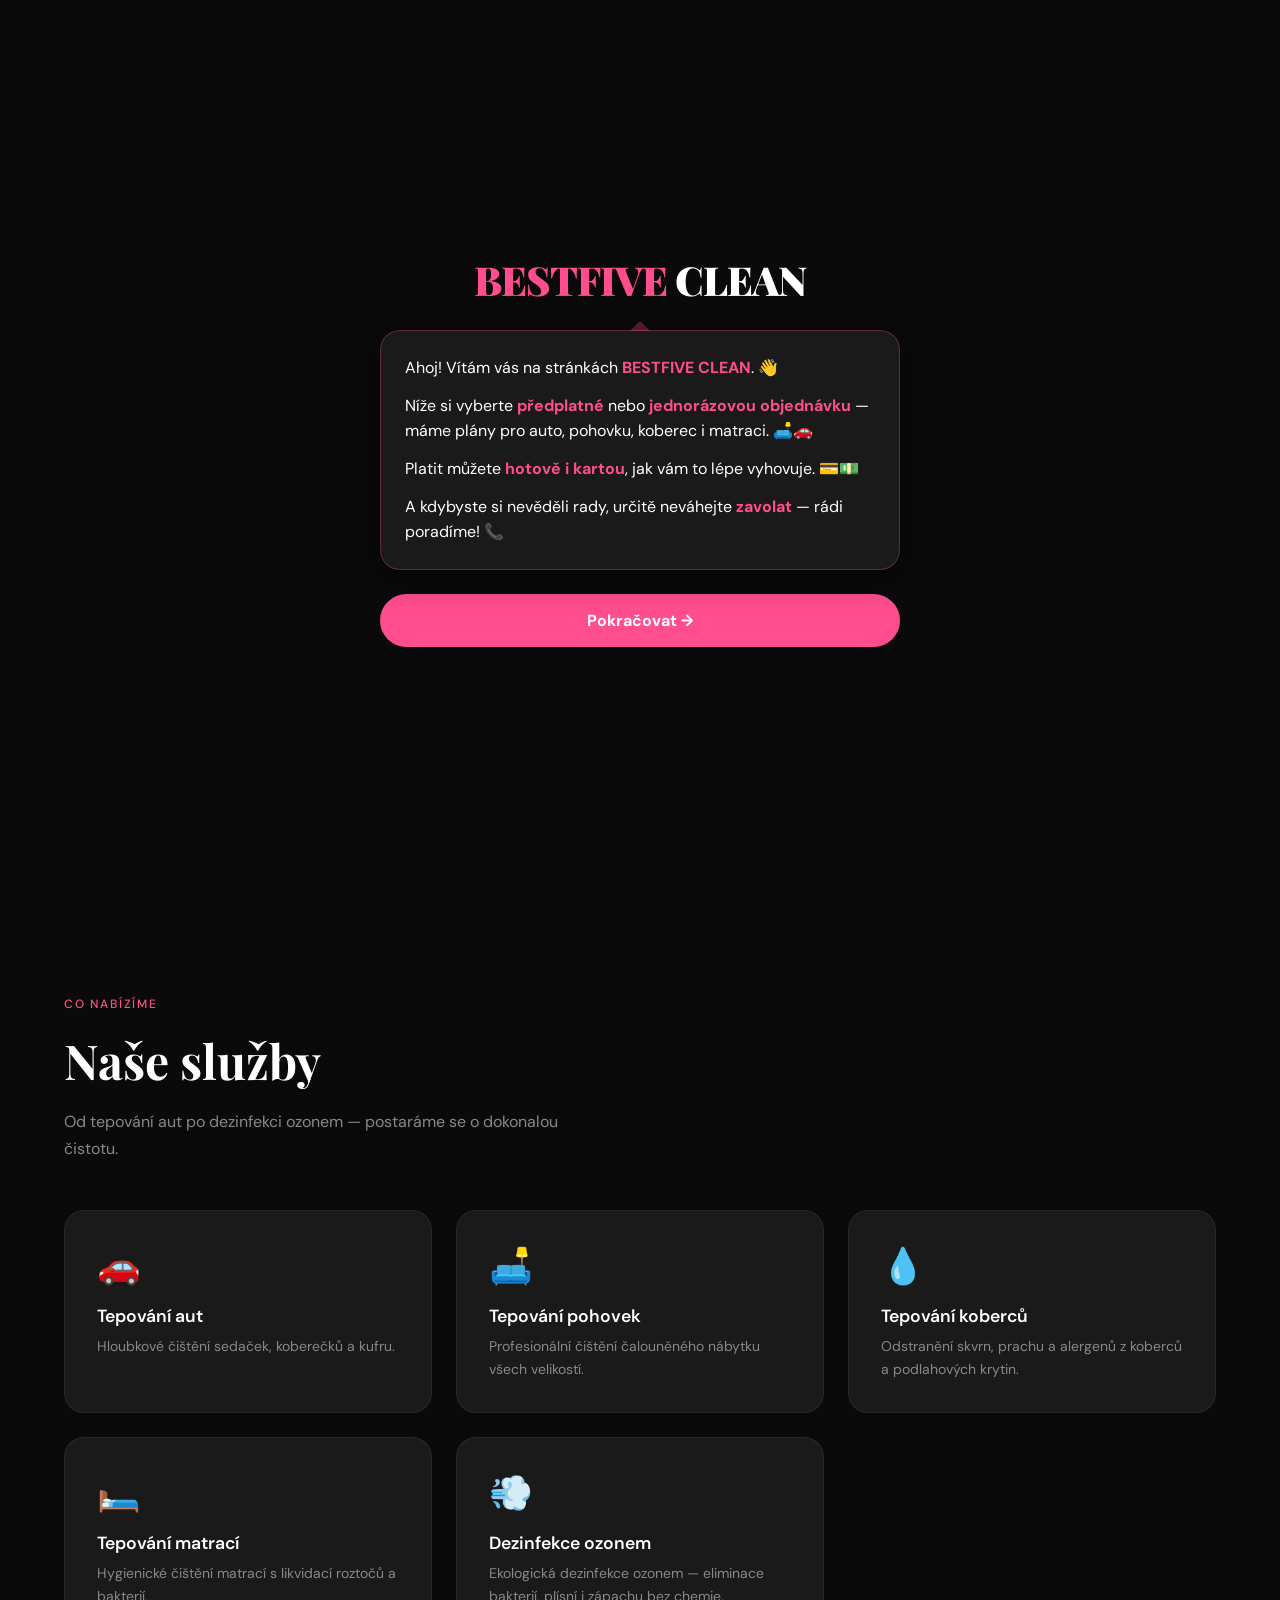
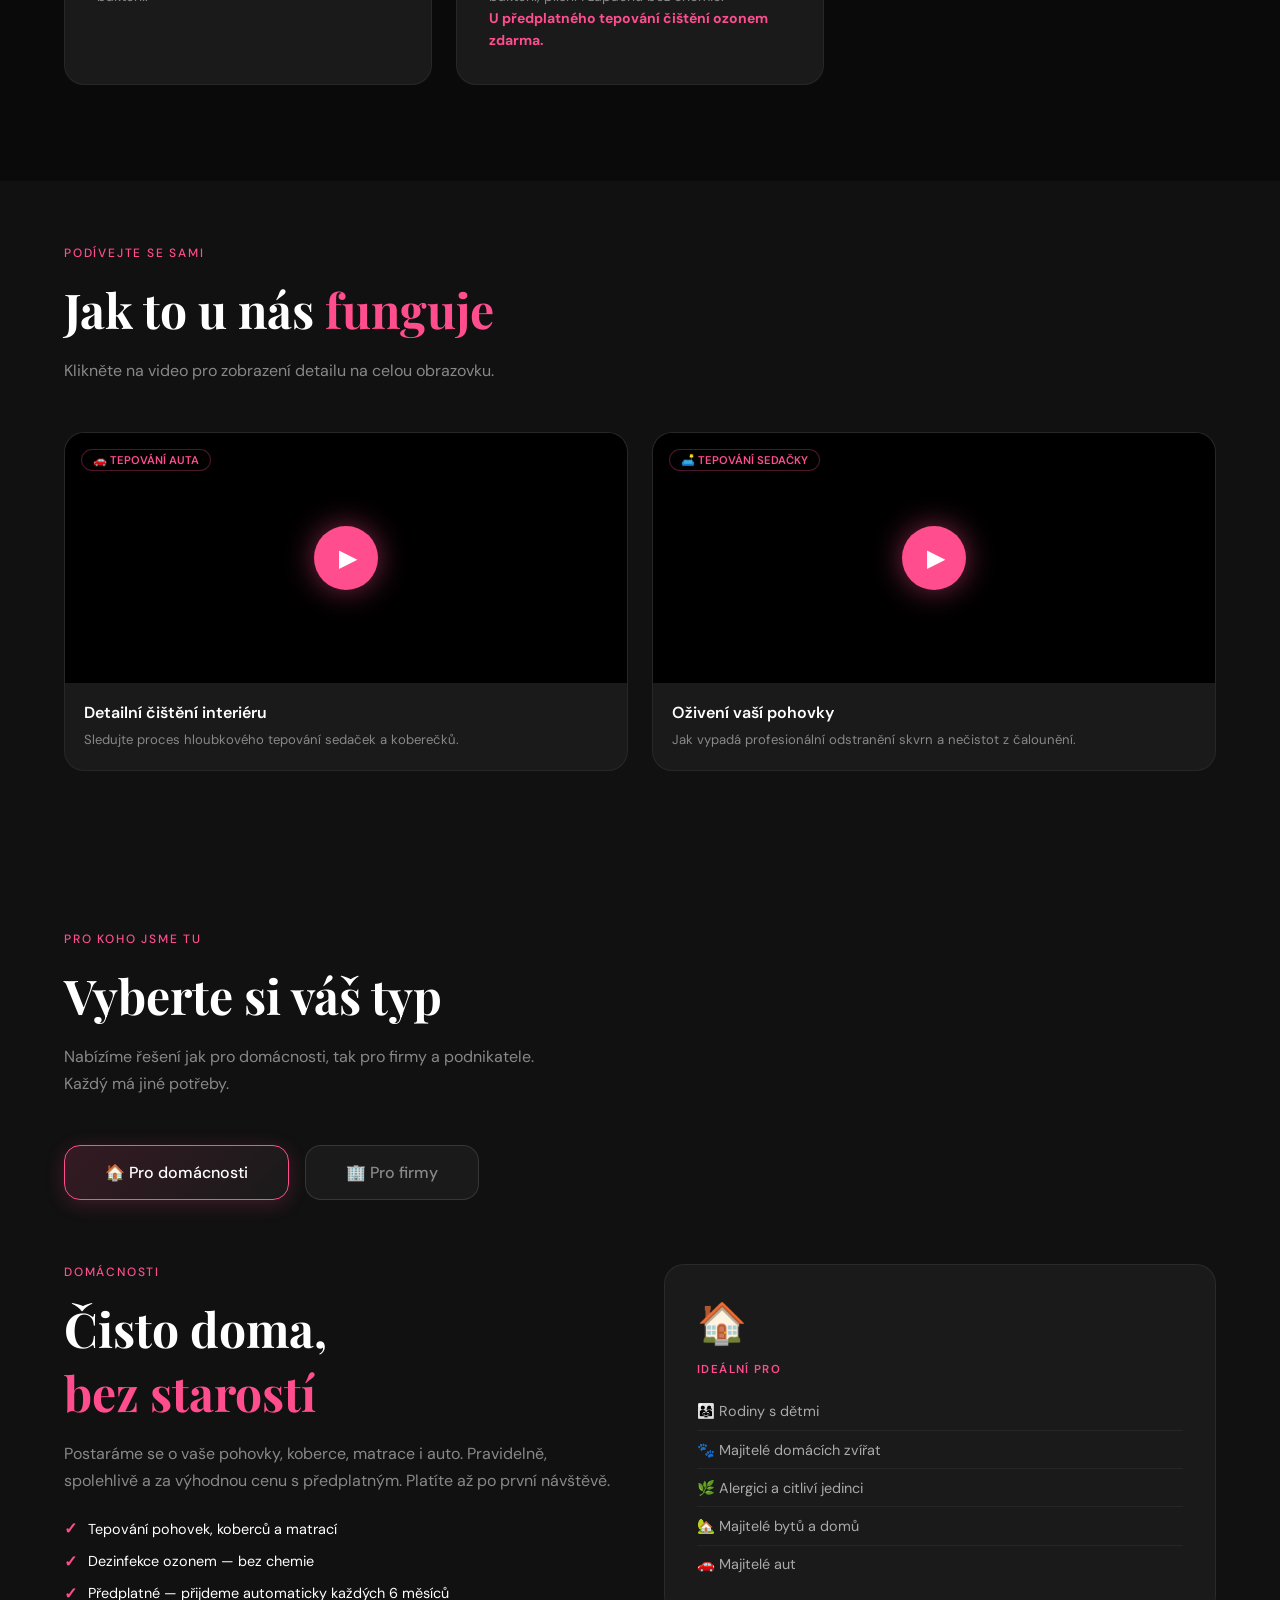
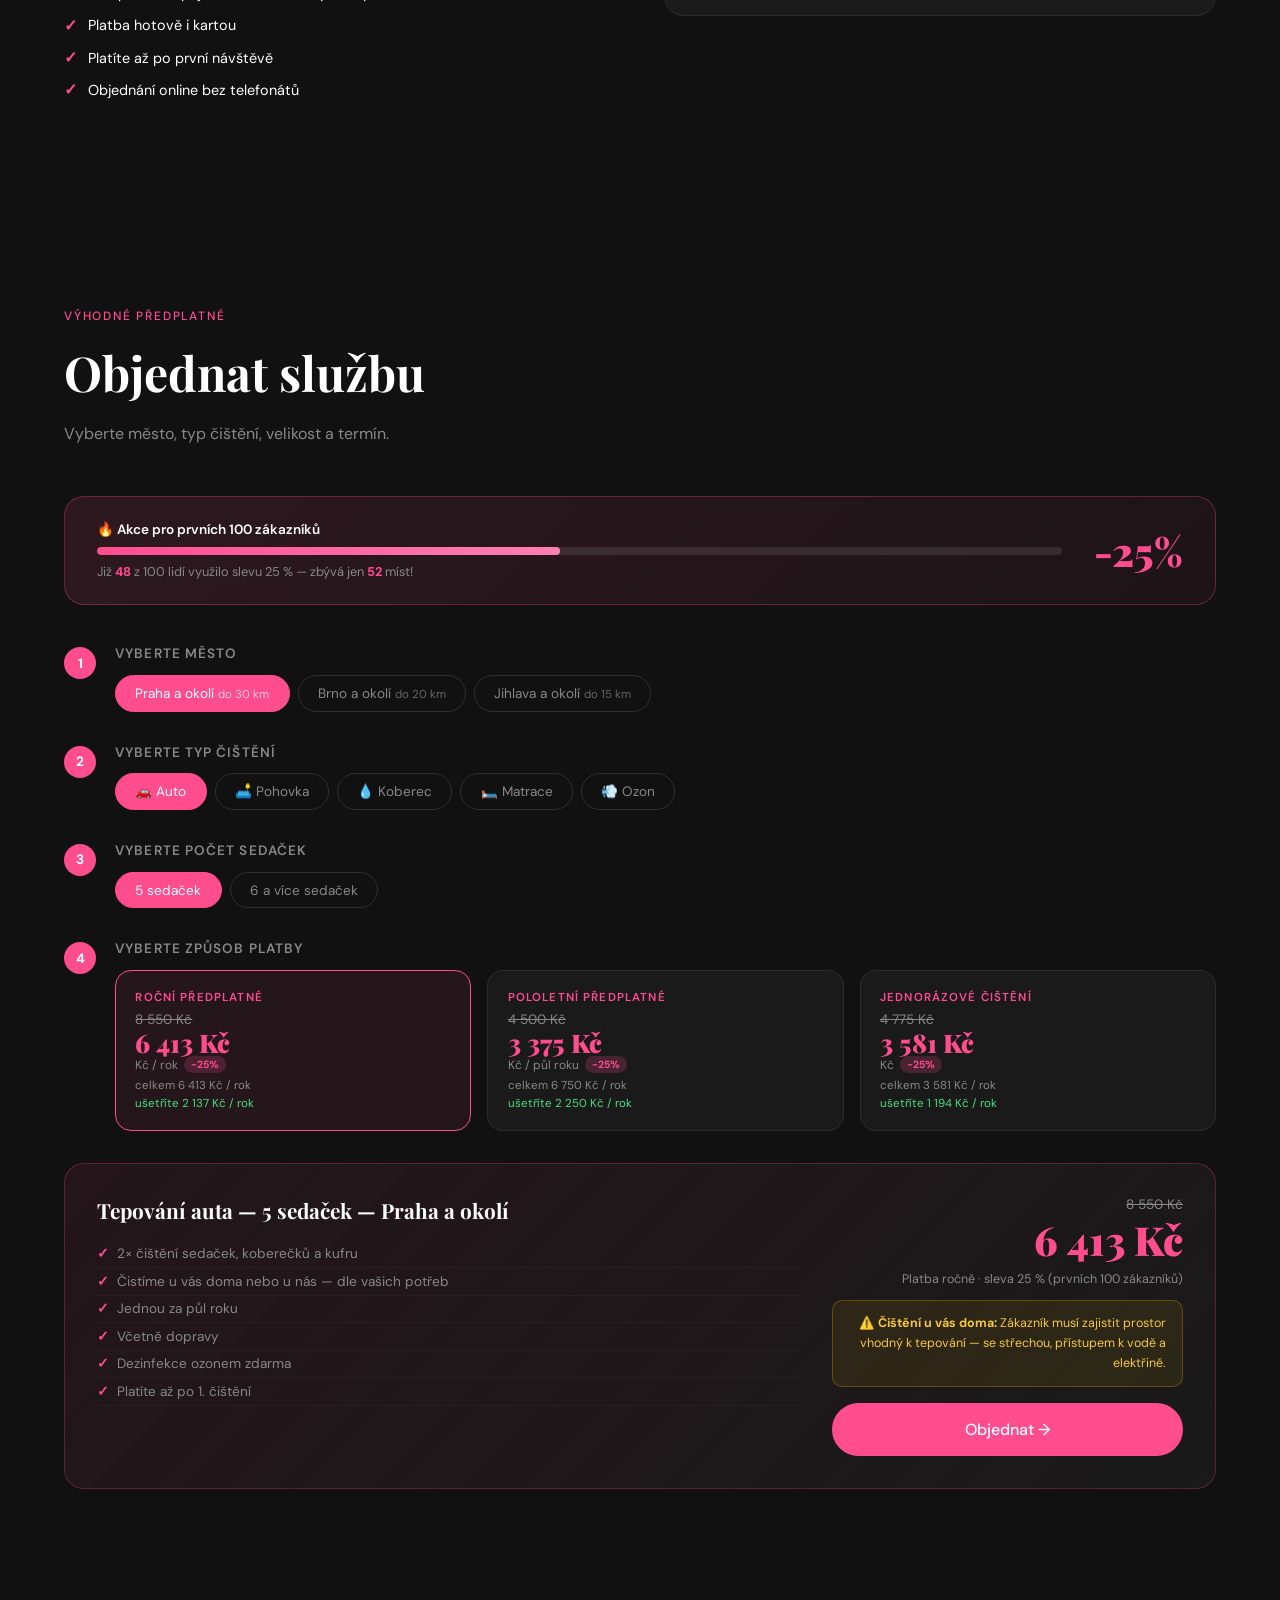
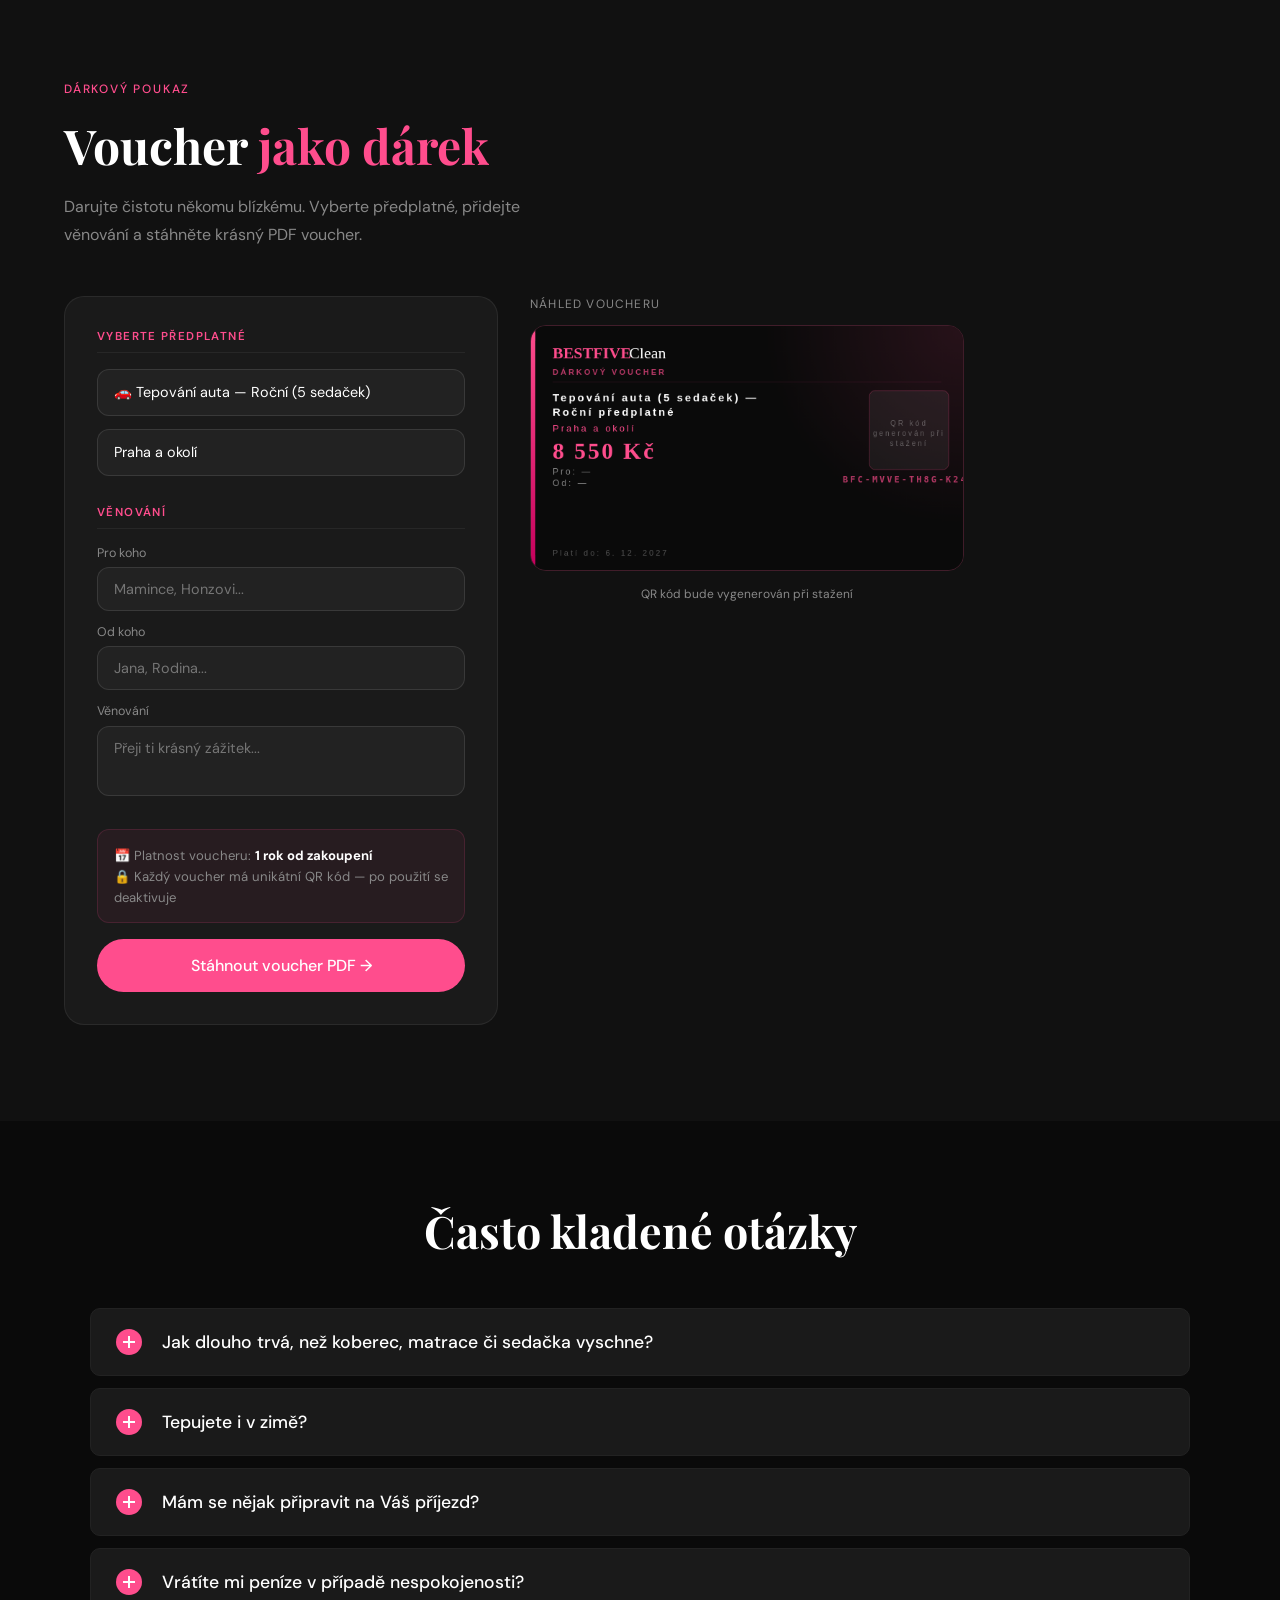
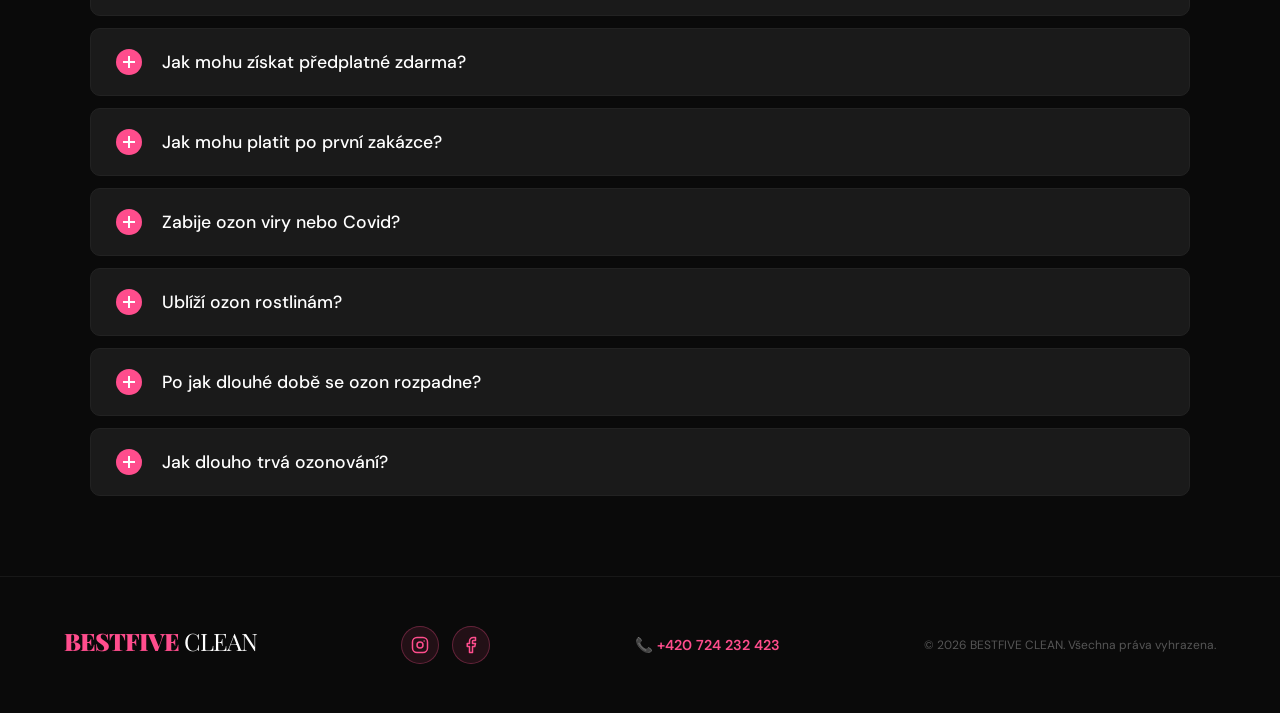
==== commit f17fd02a: "uprava footera" ====
--- a/index.html
+++ b/index.html
@@ -1249,8 +1249,9 @@
 
 <!-- FOOTER -->
 <footer>
-  <div style="font-family: 'Playfair Display', serif; font-weight: 800; font-size: 1.5rem; color: #ff4d8d; margin-bottom: 0.5rem; letter-spacing: -1px;">BESTFIVE <span style="color: #ffffff;">CLEAN</span></div>  <div class="footer-note">Dceřiná společnost BESTFIVE s.r.o.</div>
-  <div style="display:flex;align-items:center;gap:0.8rem">
+<div style="font-family: 'Playfair Display', serif; font-size: 1.5rem; color: #ff4d8d; margin-bottom: 0.5rem; letter-spacing: -1px;">
+  <strong style="font-weight: 900;">BESTFIVE</strong> <span style="color: #ffffff; font-weight: 300;">CLEAN</span>
+</div>  <div style="display:flex;align-items:center;gap:0.8rem">
     <a href="https://www.instagram.com/best5.clean" target="_blank" title="Instagram" style="width:38px;height:38px;border-radius:50%;background:rgba(255,77,141,0.1);border:1px solid rgba(255,77,141,0.3);display:flex;align-items:center;justify-content:center;text-decoration:none;transition:all 0.2s;font-size:1.1rem" onmouseover="this.style.background='rgba(255,77,141,0.25)'" onmouseout="this.style.background='rgba(255,77,141,0.1)'">
       <svg width="18" height="18" viewBox="0 0 24 24" fill="none" xmlns="http://www.w3.org/2000/svg"><rect x="2" y="2" width="20" height="20" rx="6" stroke="#ff4d8d" stroke-width="2"/><circle cx="12" cy="12" r="4" stroke="#ff4d8d" stroke-width="2"/><circle cx="17.5" cy="6.5" r="1" fill="#ff4d8d"/></svg>
     </a>
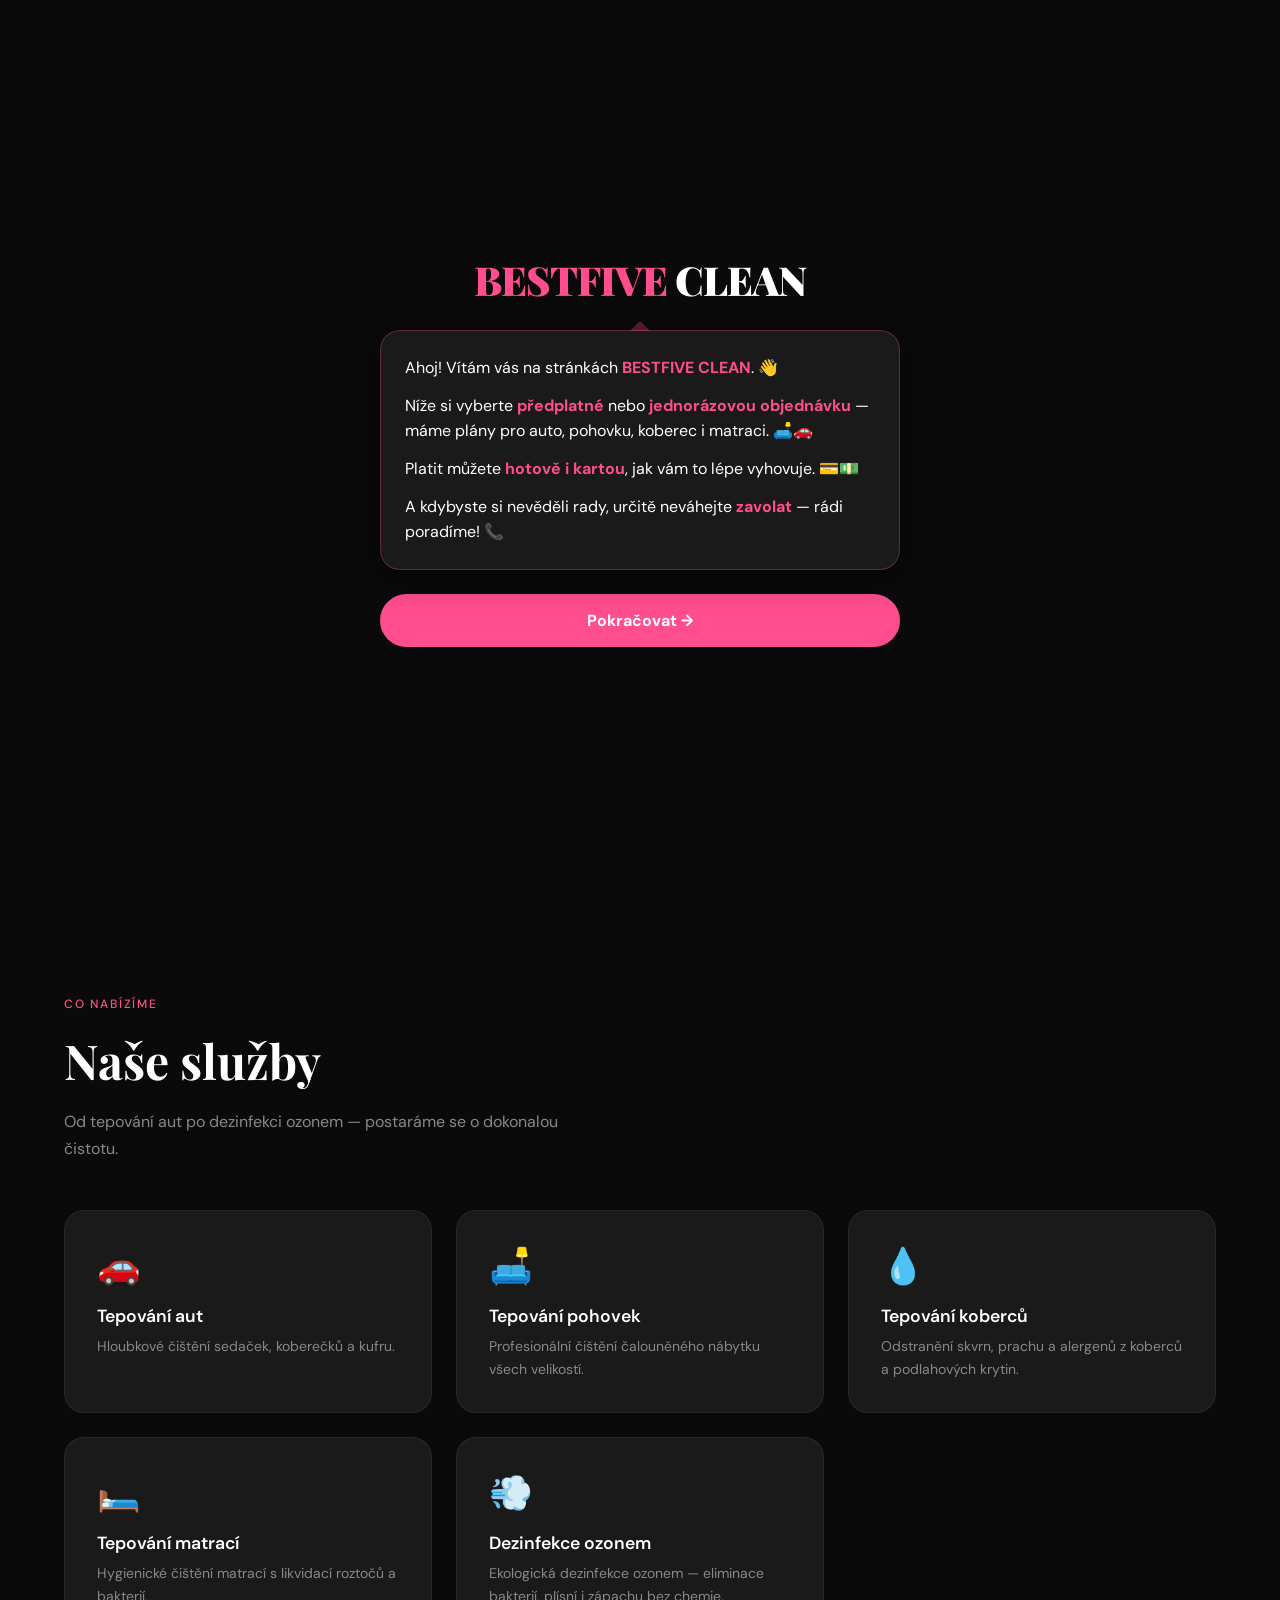
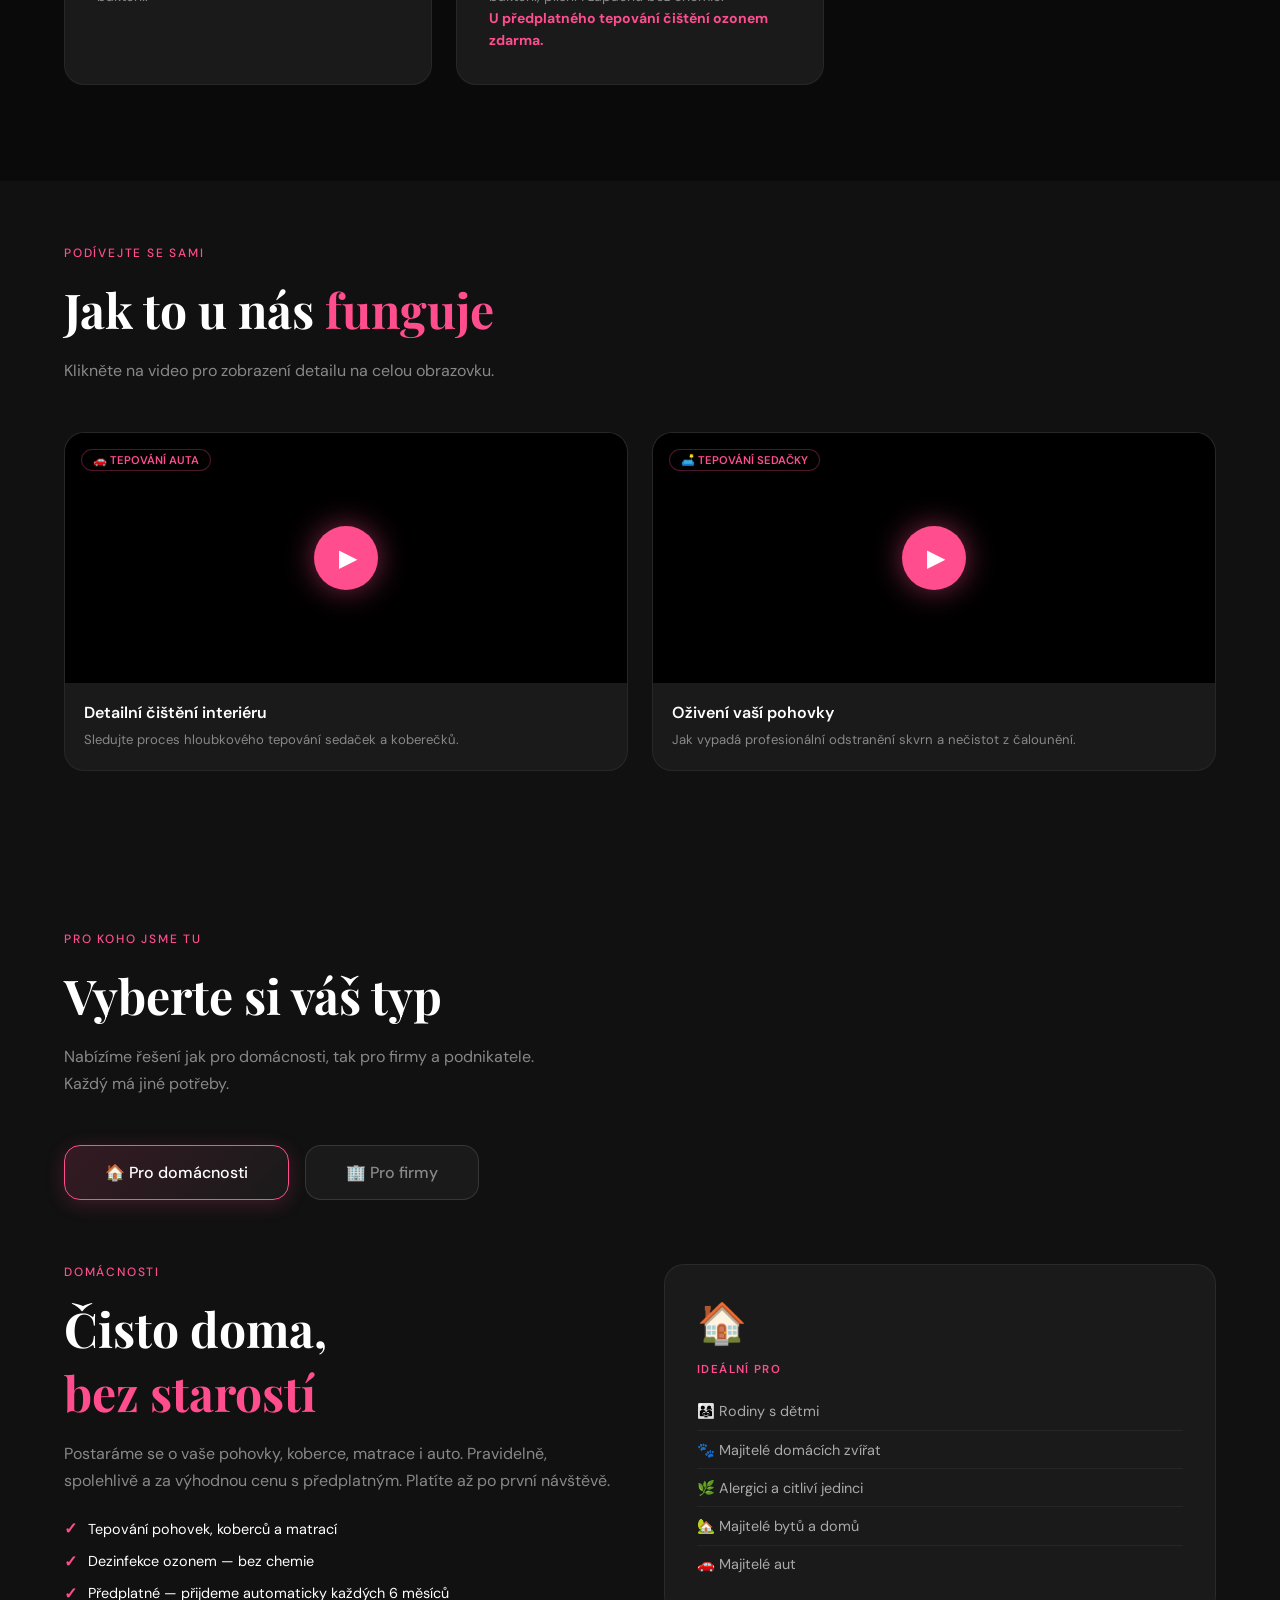
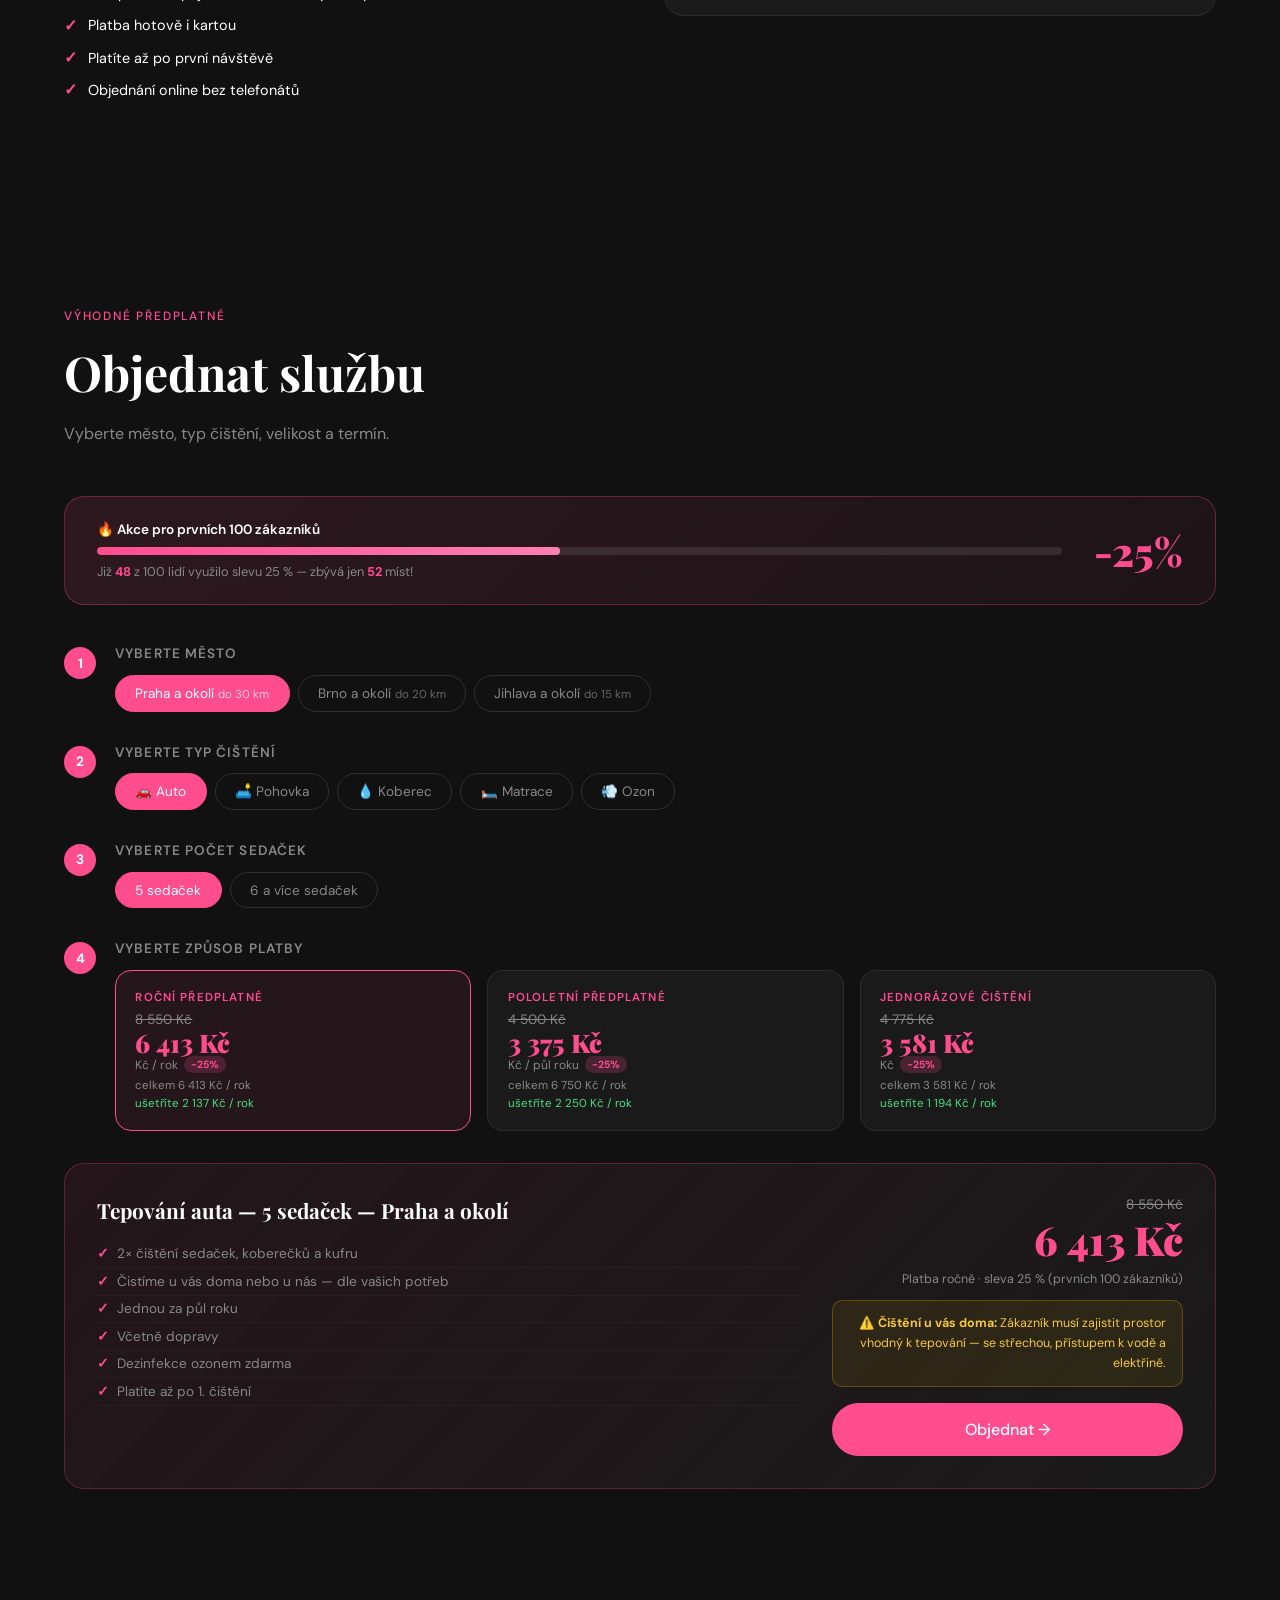
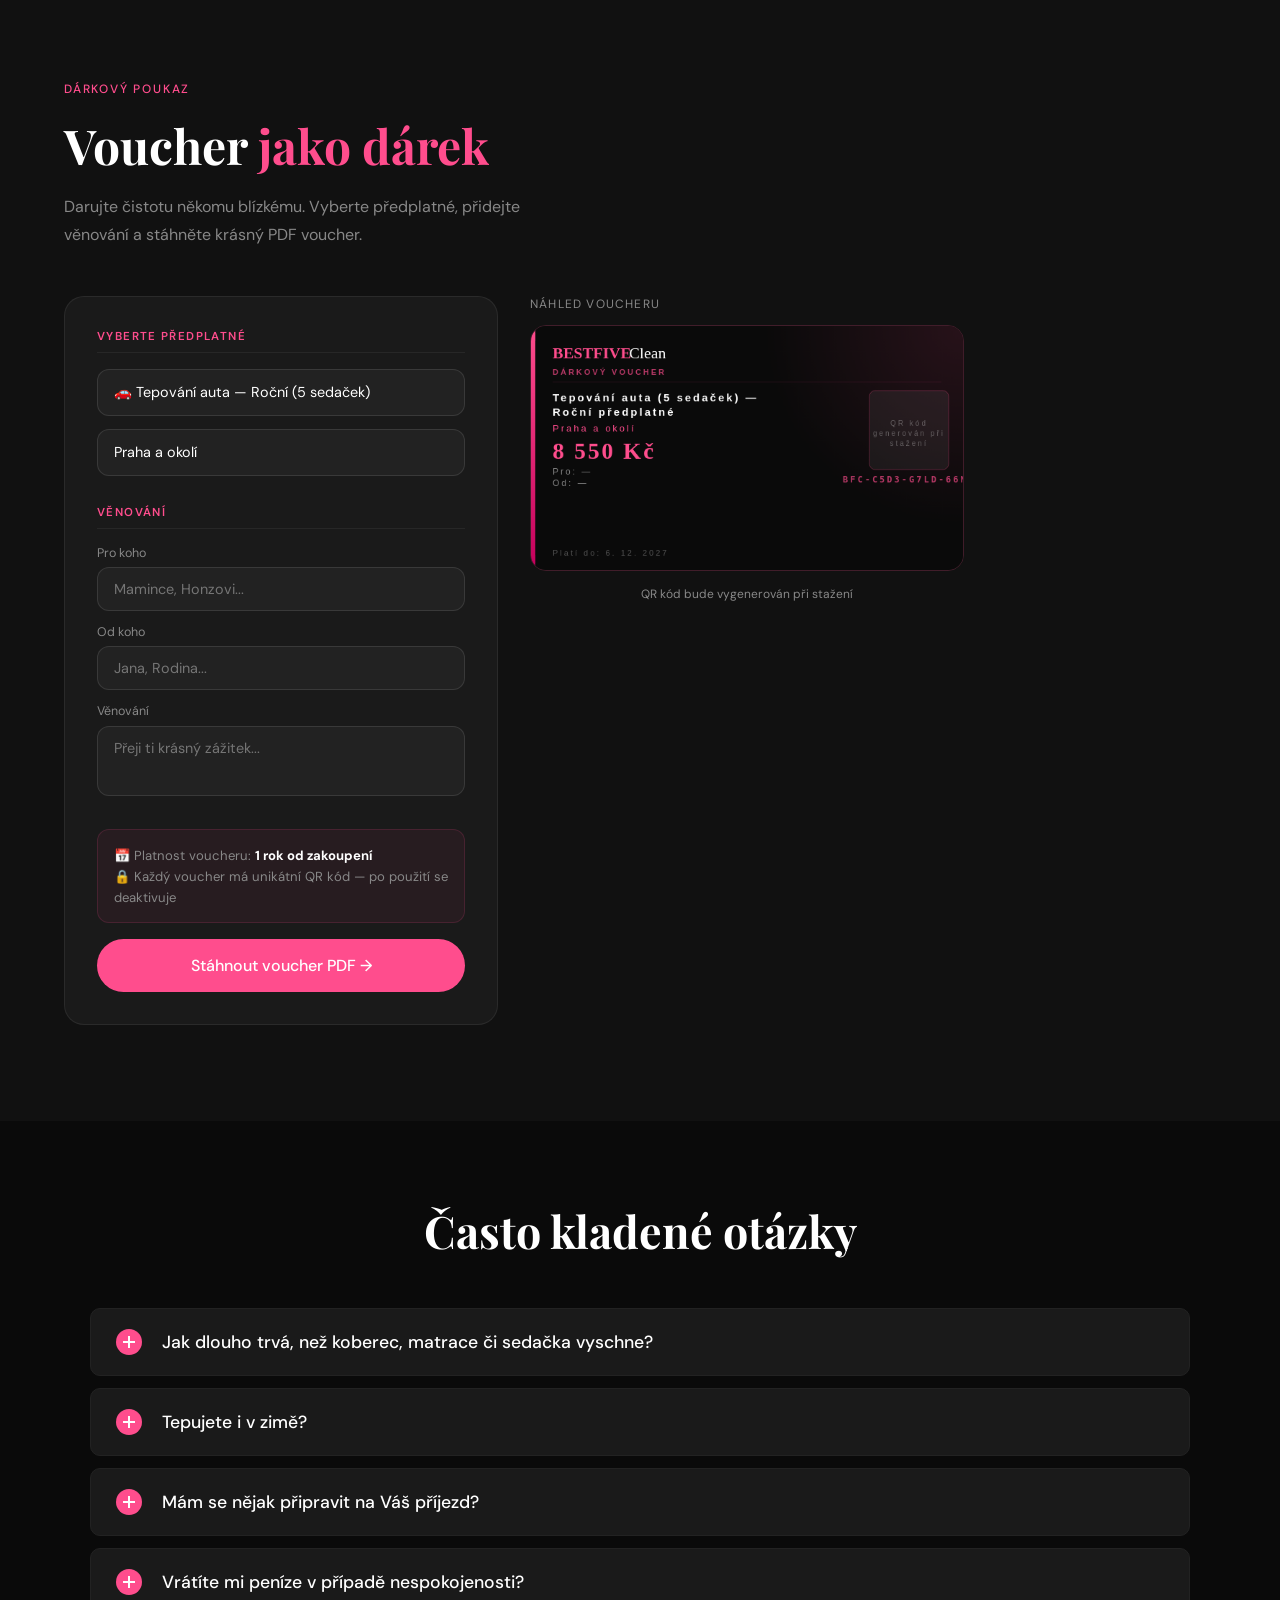
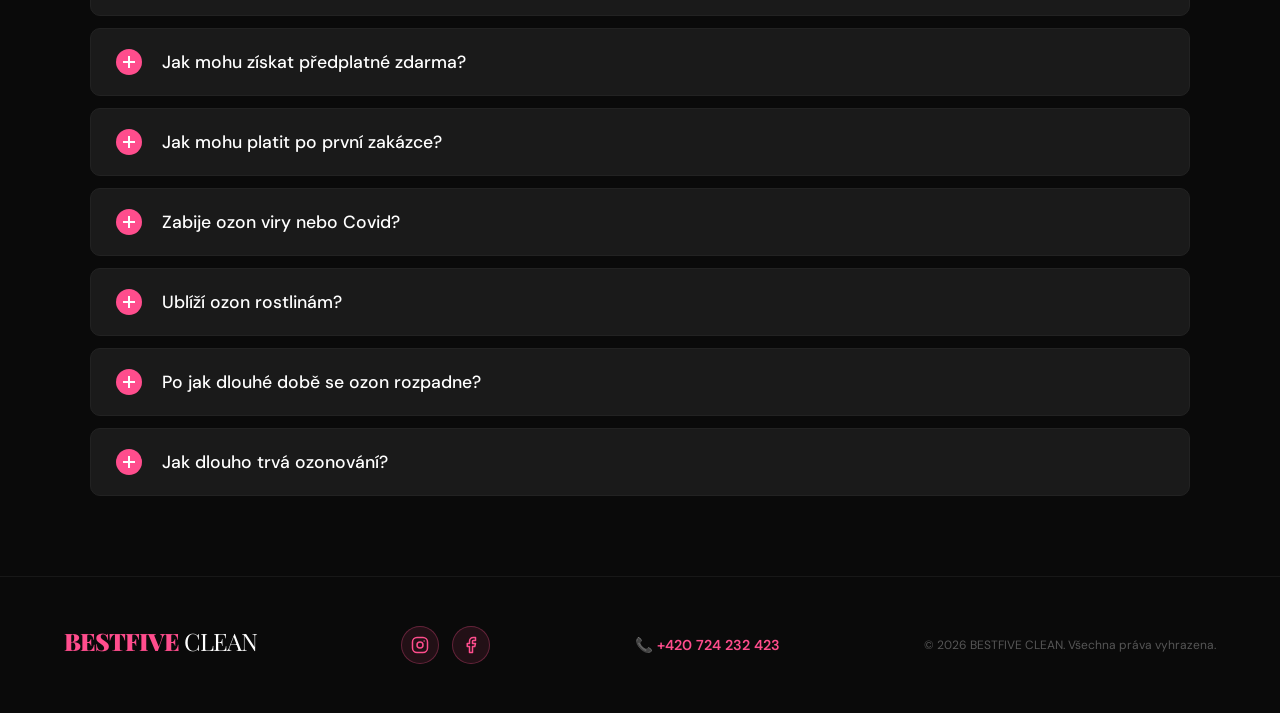
==== commit 72c488f2: "link na best5" ====
--- a/index.html
+++ b/index.html
@@ -670,7 +670,9 @@
 
 <!-- HERO -->
 <section class="hero">
-  <div class="hero-badge">Dceřiná společnost BESTFIVE s.r.o.</div>
+ <a href="https://www.best5.cz/" target="_blank" class="hero-badge" style="text-decoration: none; cursor: pointer; transition: all 0.3s; display: inline-block;">
+  DCEŘINÁ SPOLEČNOST <span style="text-decoration: underline; font-weight: 900; margin-left: 4px;">BESTFIVE S.R.O.</span>
+</a>
   <h1>Čistota, která<br><span class="pink">mluví za sebe</span></h1>
   <p>Profesionální tepování, dezinfekce a čištění pro váš domov i vůz. Jednorázově nebo výhodně v předplatném.</p>
   <div class="hero-btns">
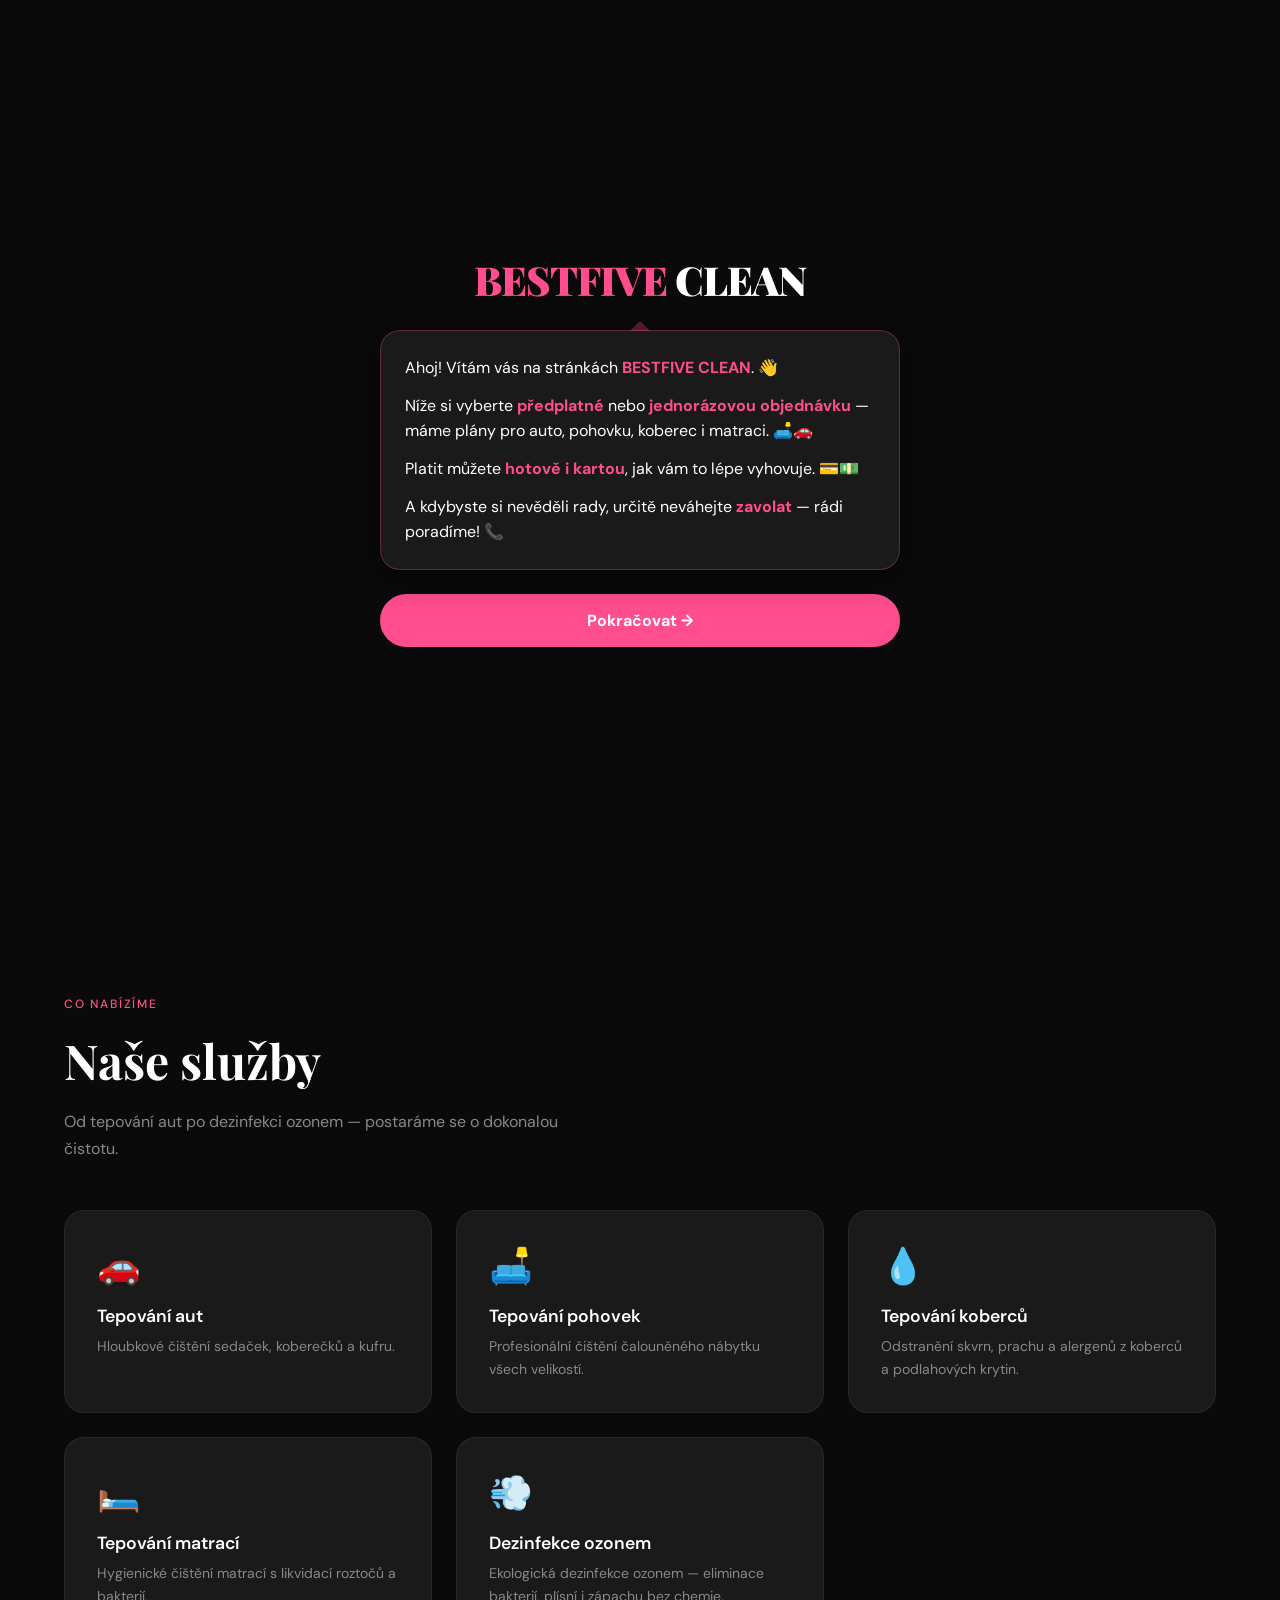
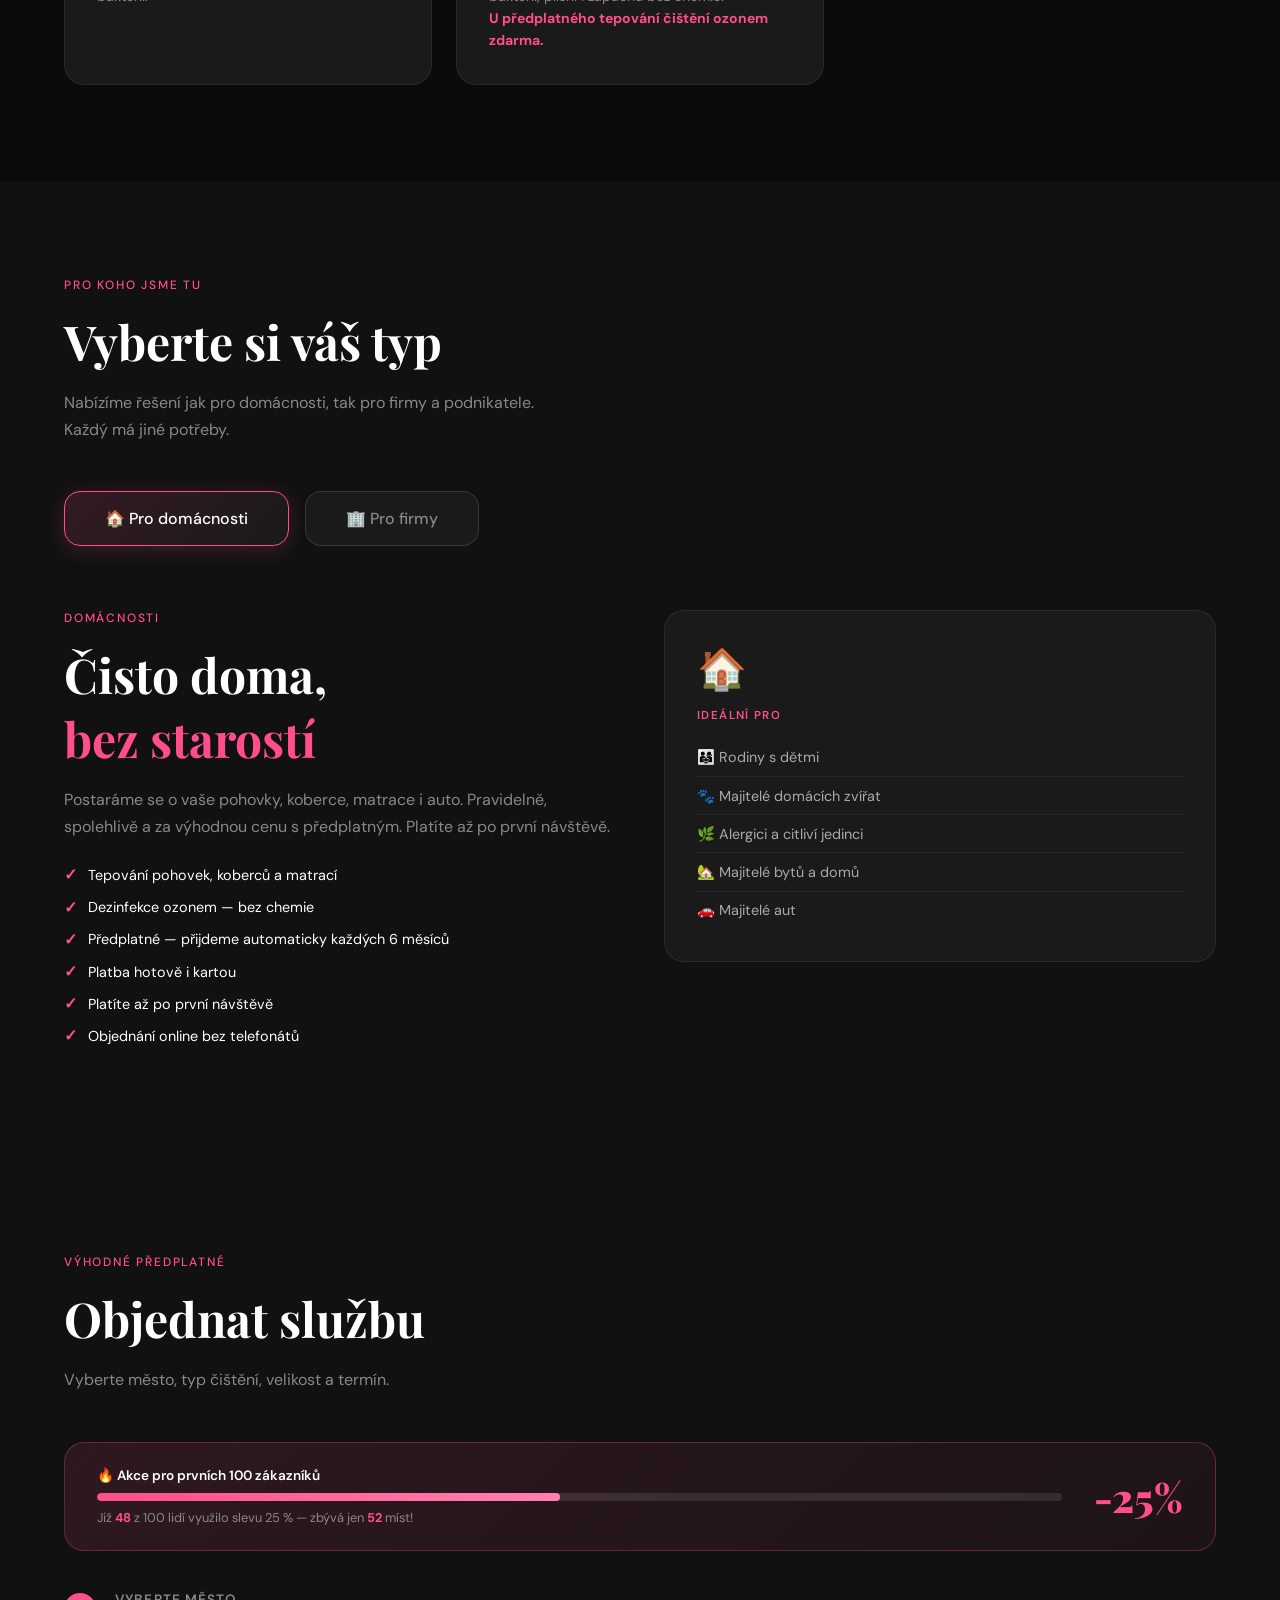
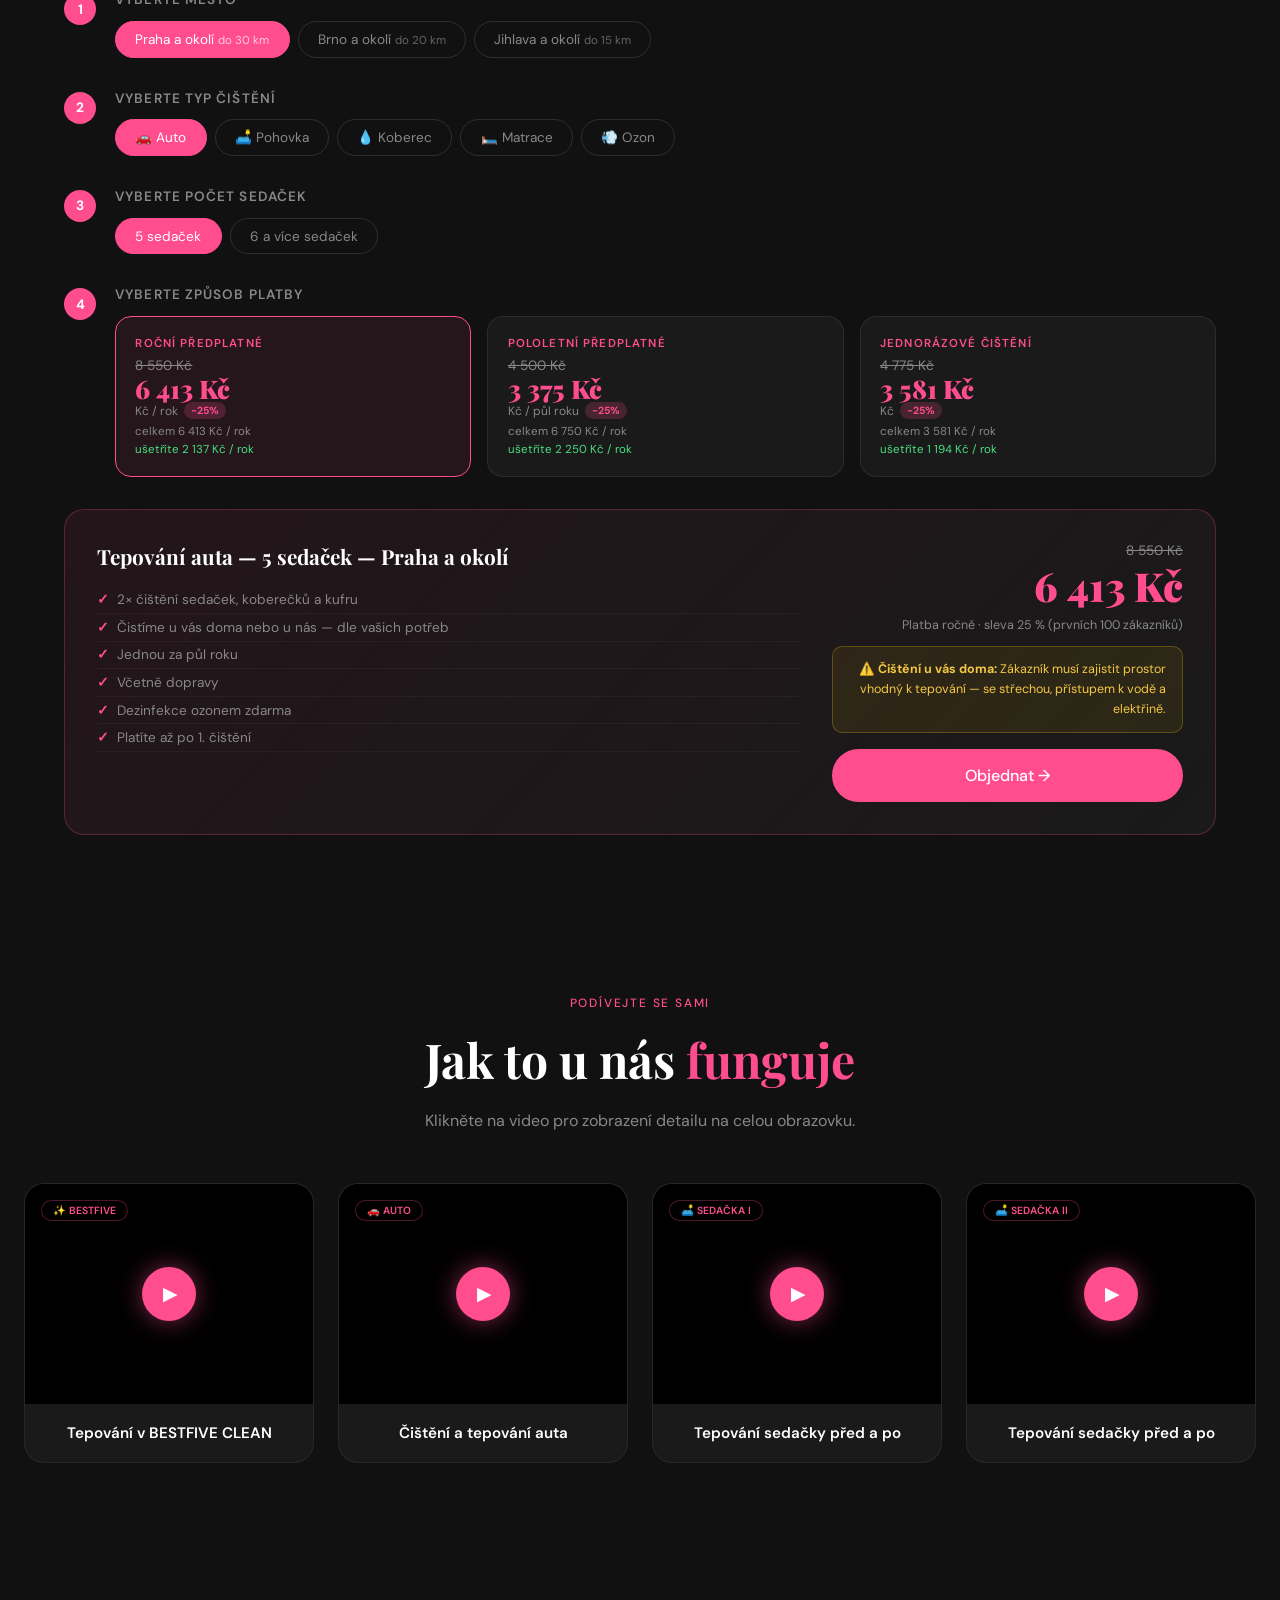
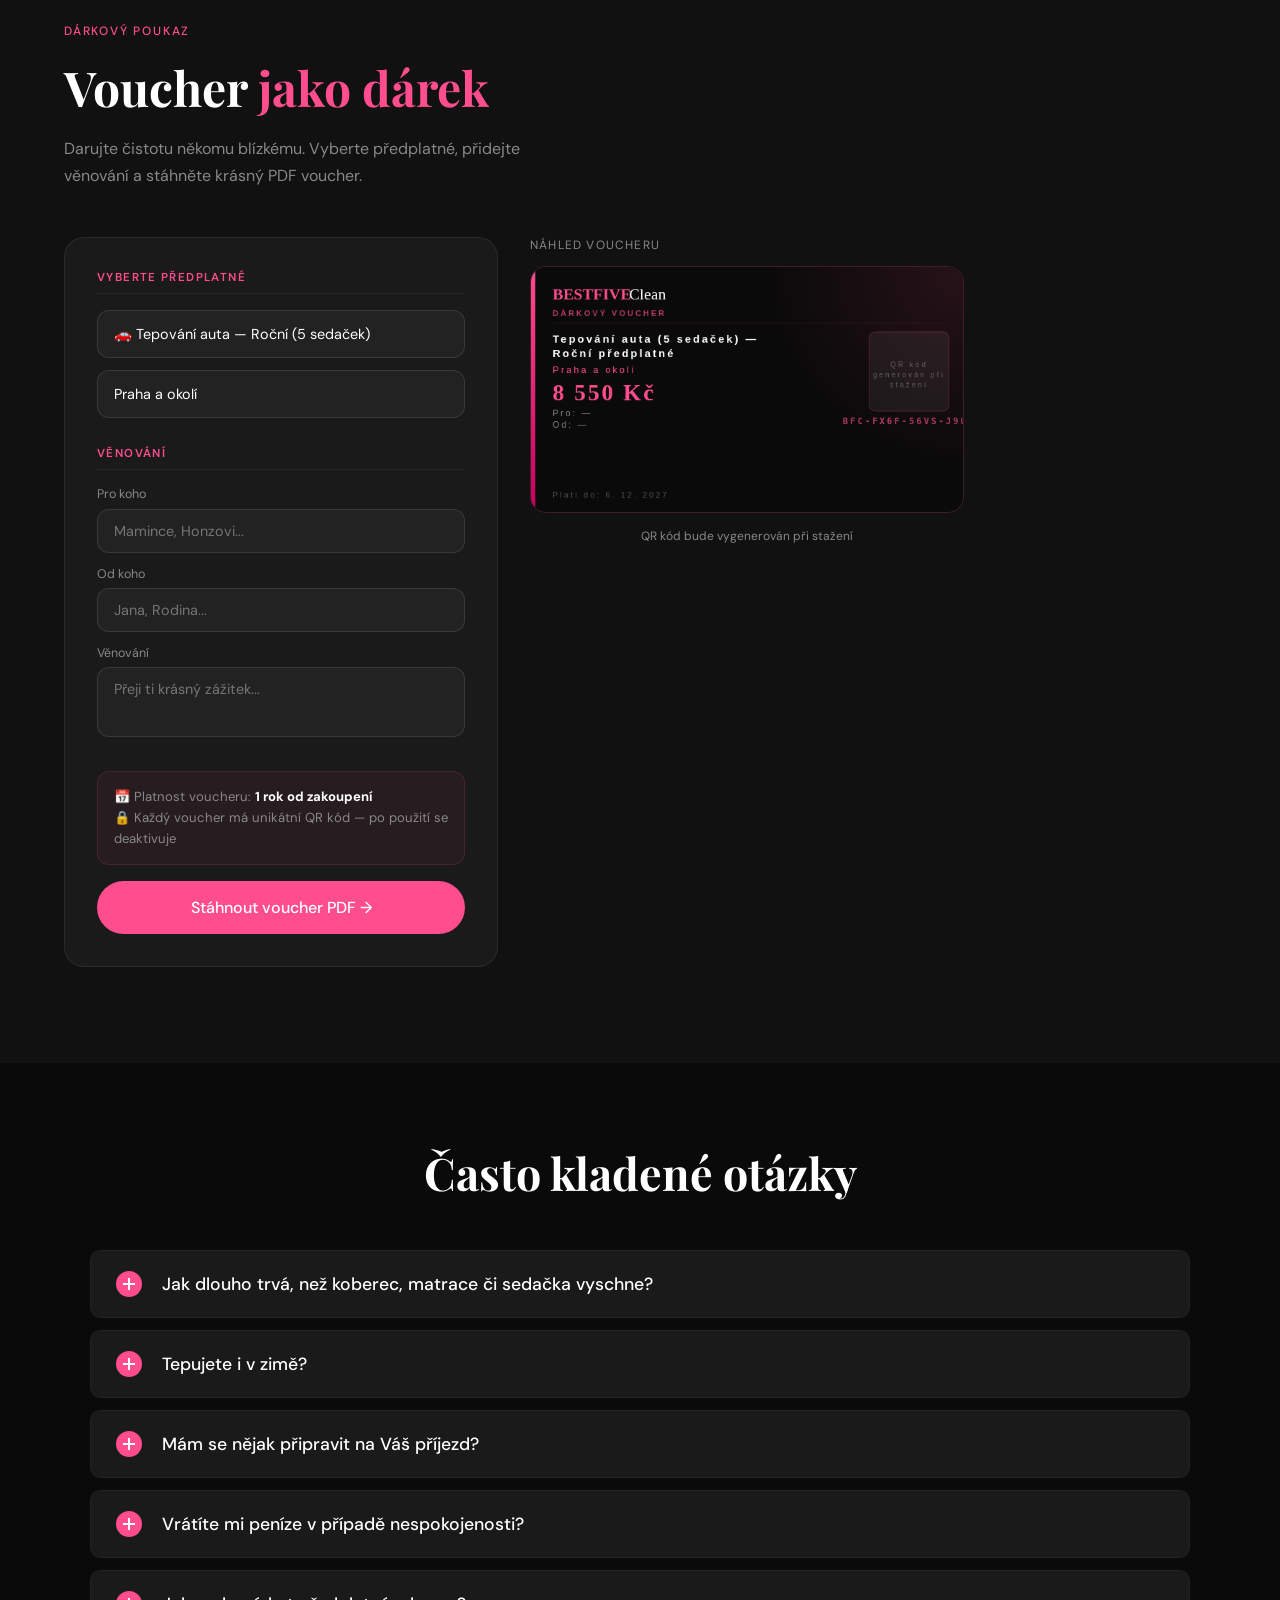
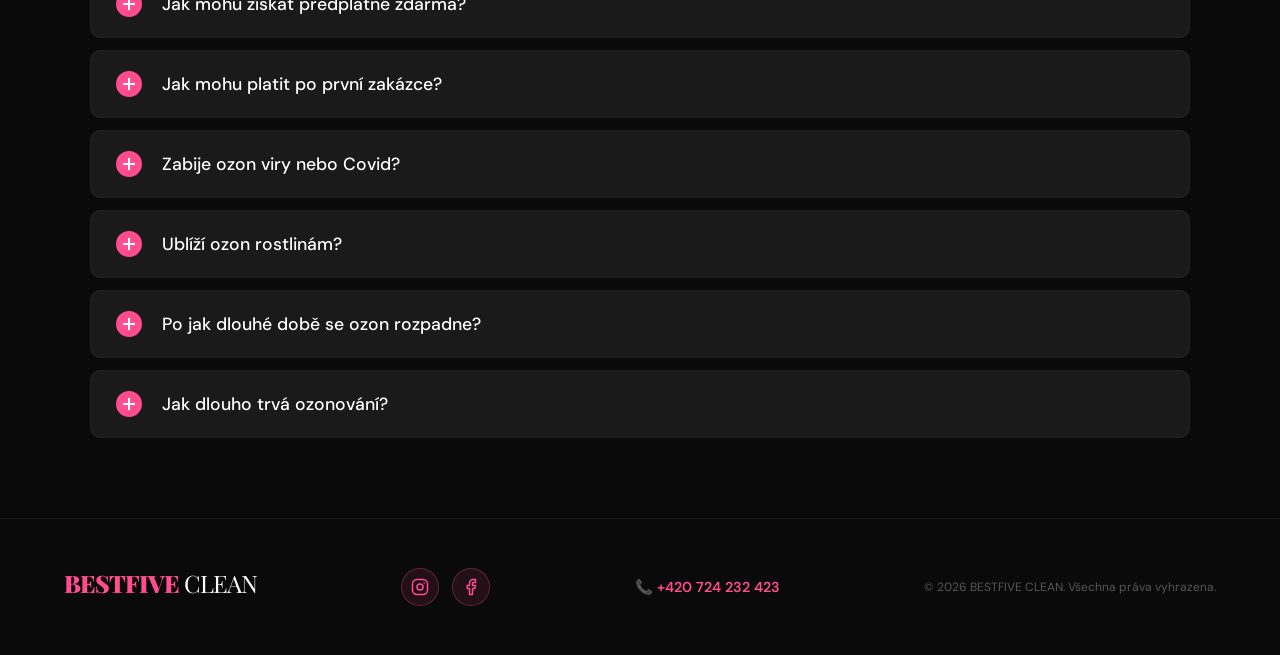
==== commit 97ad8bbe: "videogaleria lepsia" ====
--- a/index.html
+++ b/index.html
@@ -661,6 +661,7 @@
     <li><a href="#sluzby">Služby</a></li>
     <li><a href="#segment">Domácnosti & Firmy</a></li>
     <li><a href="#predplatne">Předplatné</a></li> 
+    <li><a href="#galerie">Videogalerie</a></li> 
     <li><a href="#voucher">Voucher</a></li>
     <li><a href="#faq">FAQ</a></li>
   </ul>
@@ -720,61 +721,8 @@
   </div>
 </section>
 
-<!-- VIDEO SEKCE - VERTIKÁLNÍ REÁLNÁ VIDEA -->
-<!-- VIDEO SEKCE - NÁHLEDY PŘÍMO Z VIDEÍ -->
-<section style="background:var(--dark);padding:4rem">
-  <p class="section-label">Podívejte se sami</p>
-  <h2 class="section-title">Jak to u nás <span style="color:var(--pink)">funguje</span></h2>
-  <p class="section-sub">Klikněte na video pro zobrazení detailu na celou obrazovku.</p>
-  
-  <div style="display:grid;grid-template-columns:repeat(auto-fit,minmax(280px,1fr));gap:1.5rem">
-
-    <!-- Karta 1 - Auto -->
-    <div class="video-card-trigger" style="background:var(--dark2);border:1px solid rgba(255,255,255,0.06);border-radius:20px;overflow:hidden;transition:transform 0.2s;cursor:pointer" 
-         onclick="openVerticalVideo('tepovanieAuto.mp4')">
-      
-      <div style="height:250px; display:flex; align-items:center; justify-content:center; position:relative; background:#000;">
-        <!-- Video v pozadí karty - nastavené na čas 5s (přibližně půlka) -->
-        <video muted playsinline style="position:absolute; inset:0; width:100%; height:100%; object-fit:cover; opacity:0.6;">
-          <source src="tepovanieAuto.mp4#t=23" type="video/mp4">
-        </video>
-
-        <div style="width:64px;height:64px;border-radius:50%;background:var(--pink);display:flex;align-items:center;justify-content:center;box-shadow:0 0 30px rgba(255,77,141,0.5);z-index:2">
-          <span style="font-size:1.5rem;margin-left:4px">▶</span>
-        </div>
-        <div style="position:absolute;top:1rem;left:1rem;background:rgba(0,0,0,0.5);border:1px solid rgba(255,77,141,0.3);color:var(--pink);font-size:0.7rem;font-weight:600;padding:0.2rem 0.7rem;border-radius:50px;z-index:2">🚗 TEPOVÁNÍ AUTA</div>
-      </div>
-
-      <div style="padding:1.2rem">
-        <div style="font-size:1rem;font-weight:600;color:var(--white);margin-bottom:0.4rem">Detailní čištění interiéru</div>
-        <div style="font-size:0.82rem;color:var(--gray);line-height:1.6">Sledujte proces hloubkového tepování sedaček a koberečků.</div>
-      </div>
-    </div>
-
-    <!-- Karta 2 - Sedačka -->
-    <div class="video-card-trigger" style="background:var(--dark2);border:1px solid rgba(255,255,255,0.06);border-radius:20px;overflow:hidden;transition:transform 0.2s;cursor:pointer" 
-         onclick="openVerticalVideo('tepovanieSedacka.mp4')">
-      
-      <div style="height:250px; display:flex; align-items:center; justify-content:center; position:relative; background:#000;">
-        <!-- Video v pozadí karty - nastavené na čas 5s -->
-        <video muted playsinline style="position:absolute; inset:0; width:100%; height:100%; object-fit:cover; opacity:0.6;">
-          <source src="tepovanieSedacka.mp4#t=23" type="video/mp4">
-        </video>
-
-        <div style="width:64px;height:64px;border-radius:50%;background:var(--pink);display:flex;align-items:center;justify-content:center;box-shadow:0 0 30px rgba(255,77,141,0.5);z-index:2">
-          <span style="font-size:1.5rem;margin-left:4px">▶</span>
-        </div>
-        <div style="position:absolute;top:1rem;left:1rem;background:rgba(0,0,0,0.5);border:1px solid rgba(255,77,141,0.3);color:var(--pink);font-size:0.7rem;font-weight:600;padding:0.2rem 0.7rem;border-radius:50px;z-index:2">      🛋️ TEPOVÁNÍ SEDAČKY</div>
-      </div>
-
-      <div style="padding:1.2rem">
-        <div style="font-size:1rem;font-weight:600;color:var(--white);margin-bottom:0.4rem">Oživení vaší pohovky</div>
-        <div style="font-size:0.82rem;color:var(--gray);line-height:1.6">Jak vypadá profesionální odstranění skvrn a nečistot z čalounění.</div>
-      </div>
-    </div>
-
-  </div>
-</section>
+
+
 <script>
   const overlay = document.getElementById('videoOverlay');
   const video = document.getElementById('mainVideo');
@@ -1099,6 +1047,82 @@
 
   </div>
 </section>
+
+<!-- VIDEO SEKCE - NÁHLEDY PŘÍMO Z VIDEÍ -->
+<section id="galerie" style="background:var(--dark);padding:4rem 1.5rem">
+  <p class="section-label" style="text-align: center;">Podívejte se sami</p>
+  <h2 class="section-title" style="text-align: center;">Jak to u nás <span style="color:var(--pink)">funguje</span></h2>
+  <p class="section-sub" style="text-align: center; margin: 0 auto 3rem;">Klikněte na video pro zobrazení detailu na celou obrazovku.</p>
+  
+  <div style="display:grid;grid-template-columns:repeat(auto-fit,minmax(250px,1fr));gap:1.5rem; max-width: 1400px; margin: 0 auto;">
+
+    <div class="video-card-trigger" style="background:var(--dark2);border:1px solid rgba(255,255,255,0.06);border-radius:20px;overflow:hidden;transition:transform 0.2s;cursor:pointer" 
+         onclick="openVerticalVideo('fotosky/best5_tepovania.mp4')">
+      <div style="height:220px; display:flex; align-items:center; justify-content:center; position:relative; background:#000;">
+        <video muted playsinline style="position:absolute; inset:0; width:100%; height:100%; object-fit:cover; opacity:0.6;">
+          <source src="fotosky/best5_tepovania.mp4" type="video/mp4">
+        </video>
+        <div style="width:54px;height:54px;border-radius:50%;background:var(--pink);display:flex;align-items:center;justify-content:center;box-shadow:0 0 25px rgba(255,77,141,0.5);z-index:2">
+          <span style="font-size:1.2rem;margin-left:3px; color:white;">▶</span>
+        </div>
+        <div style="position:absolute;top:1rem;left:1rem;background:rgba(0,0,0,0.5);border:1px solid rgba(255,77,141,0.3);color:var(--pink);font-size:0.65rem;font-weight:600;padding:0.2rem 0.7rem;border-radius:50px;z-index:2">✨ BESTFIVE</div>
+      </div>
+      <div style="padding:1.2rem; text-align: center;">
+        <div style="font-size:0.95rem;font-weight:600;color:var(--white);">Tepování v BESTFIVE CLEAN</div>
+      </div>
+    </div>
+
+    <div class="video-card-trigger" style="background:var(--dark2);border:1px solid rgba(255,255,255,0.06);border-radius:20px;overflow:hidden;transition:transform 0.2s;cursor:pointer" 
+         onclick="openVerticalVideo('fotosky/tepovanie_auta.mp4')">
+      <div style="height:220px; display:flex; align-items:center; justify-content:center; position:relative; background:#000;">
+        <video muted playsinline style="position:absolute; inset:0; width:100%; height:100%; object-fit:cover; opacity:0.6;">
+          <source src="fotosky/tepovanie_auta.mp4#t=5" type="video/mp4">
+        </video>
+        <div style="width:54px;height:54px;border-radius:50%;background:var(--pink);display:flex;align-items:center;justify-content:center;box-shadow:0 0 25px rgba(255,77,141,0.5);z-index:2">
+          <span style="font-size:1.2rem;margin-left:3px; color:white;">▶</span>
+        </div>
+        <div style="position:absolute;top:1rem;left:1rem;background:rgba(0,0,0,0.5);border:1px solid rgba(255,77,141,0.3);color:var(--pink);font-size:0.65rem;font-weight:600;padding:0.2rem 0.7rem;border-radius:50px;z-index:2">🚗 AUTO</div>
+      </div>
+      <div style="padding:1.2rem; text-align: center;">
+        <div style="font-size:0.95rem;font-weight:600;color:var(--white);">Čištění a tepování auta</div>
+      </div>
+    </div>
+
+    <div class="video-card-trigger" style="background:var(--dark2);border:1px solid rgba(255,255,255,0.06);border-radius:20px;overflow:hidden;transition:transform 0.2s;cursor:pointer" 
+         onclick="openVerticalVideo('fotosky/tepovanieSedacka.mp4')">
+      <div style="height:220px; display:flex; align-items:center; justify-content:center; position:relative; background:#000;">
+        <video muted playsinline style="position:absolute; inset:0; width:100%; height:100%; object-fit:cover; opacity:0.6;">
+          <source src="fotosky/tepovanieSedacka.mp4#t=2" type="video/mp4">
+        </video>
+        <div style="width:54px;height:54px;border-radius:50%;background:var(--pink);display:flex;align-items:center;justify-content:center;box-shadow:0 0 25px rgba(255,77,141,0.5);z-index:2">
+          <span style="font-size:1.2rem;margin-left:3px; color:white;">▶</span>
+        </div>
+        <div style="position:absolute;top:1rem;left:1rem;background:rgba(0,0,0,0.5);border:1px solid rgba(255,77,141,0.3);color:var(--pink);font-size:0.65rem;font-weight:600;padding:0.2rem 0.7rem;border-radius:50px;z-index:2">🛋️ SEDAČKA I</div>
+      </div>
+      <div style="padding:1.2rem; text-align: center;">
+        <div style="font-size:0.95rem;font-weight:600;color:var(--white);">Tepování sedačky před a po</div>
+      </div>
+    </div>
+
+    <div class="video-card-trigger" style="background:var(--dark2);border:1px solid rgba(255,255,255,0.06);border-radius:20px;overflow:hidden;transition:transform 0.2s;cursor:pointer" 
+         onclick="openVerticalVideo('fotosky/tepovaniesedacky.mp4')">
+      <div style="height:220px; display:flex; align-items:center; justify-content:center; position:relative; background:#000;">
+        <video muted playsinline style="position:absolute; inset:0; width:100%; height:100%; object-fit:cover; opacity:0.6;">
+          <source src="fotosky/tepovaniesedacky.mp4#t=2" type="video/mp4">
+        </video>
+        <div style="width:54px;height:54px;border-radius:50%;background:var(--pink);display:flex;align-items:center;justify-content:center;box-shadow:0 0 25px rgba(255,77,141,0.5);z-index:2">
+          <span style="font-size:1.2rem;margin-left:3px; color:white;">▶</span>
+        </div>
+        <div style="position:absolute;top:1rem;left:1rem;background:rgba(0,0,0,0.5);border:1px solid rgba(255,77,141,0.3);color:var(--pink);font-size:0.65rem;font-weight:600;padding:0.2rem 0.7rem;border-radius:50px;z-index:2">🛋️ SEDAČKA II</div>
+      </div>
+      <div style="padding:1.2rem; text-align: center;">
+        <div style="font-size:0.95rem;font-weight:600;color:var(--white);">Tepování sedačky před a po</div>
+      </div>
+    </div>
+
+  </div>
+</section>
+
 
 <!-- VOUCHER SEKCE -->
 <section id="voucher" style="background:var(--dark)">
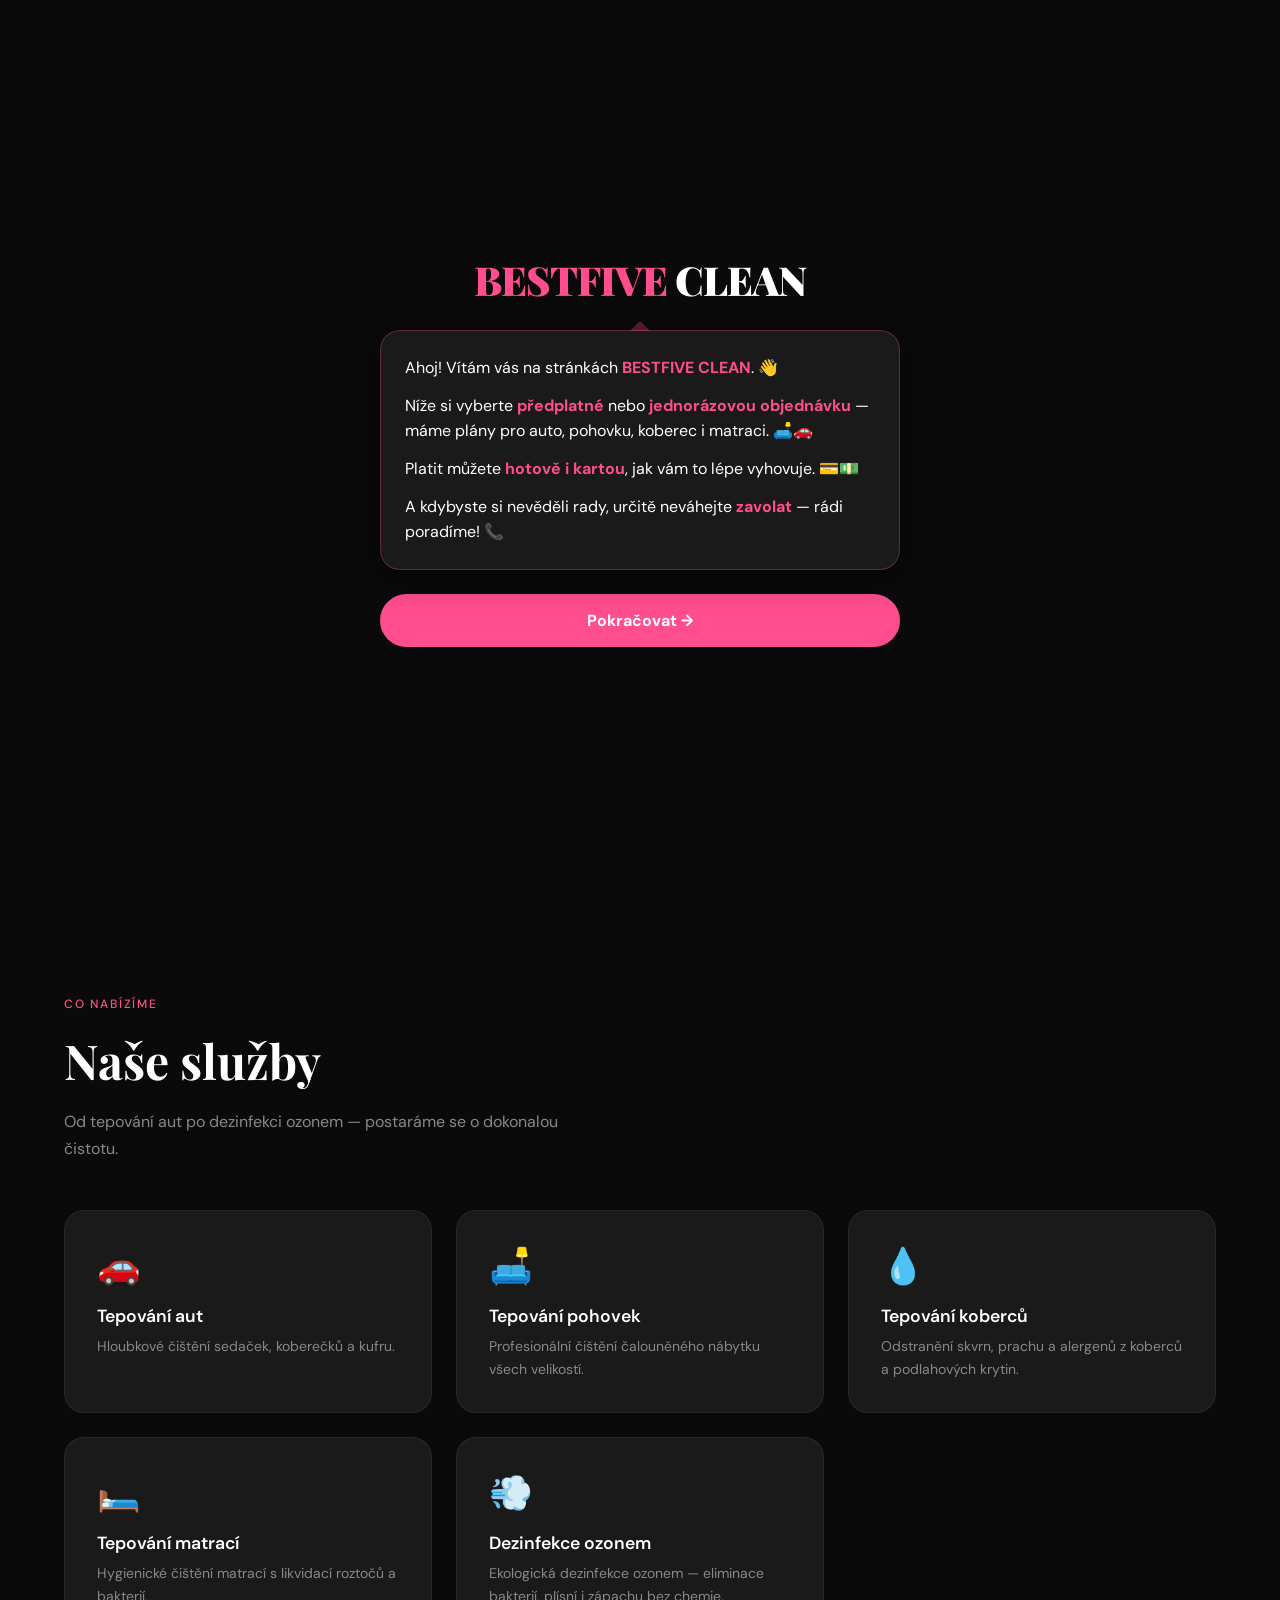
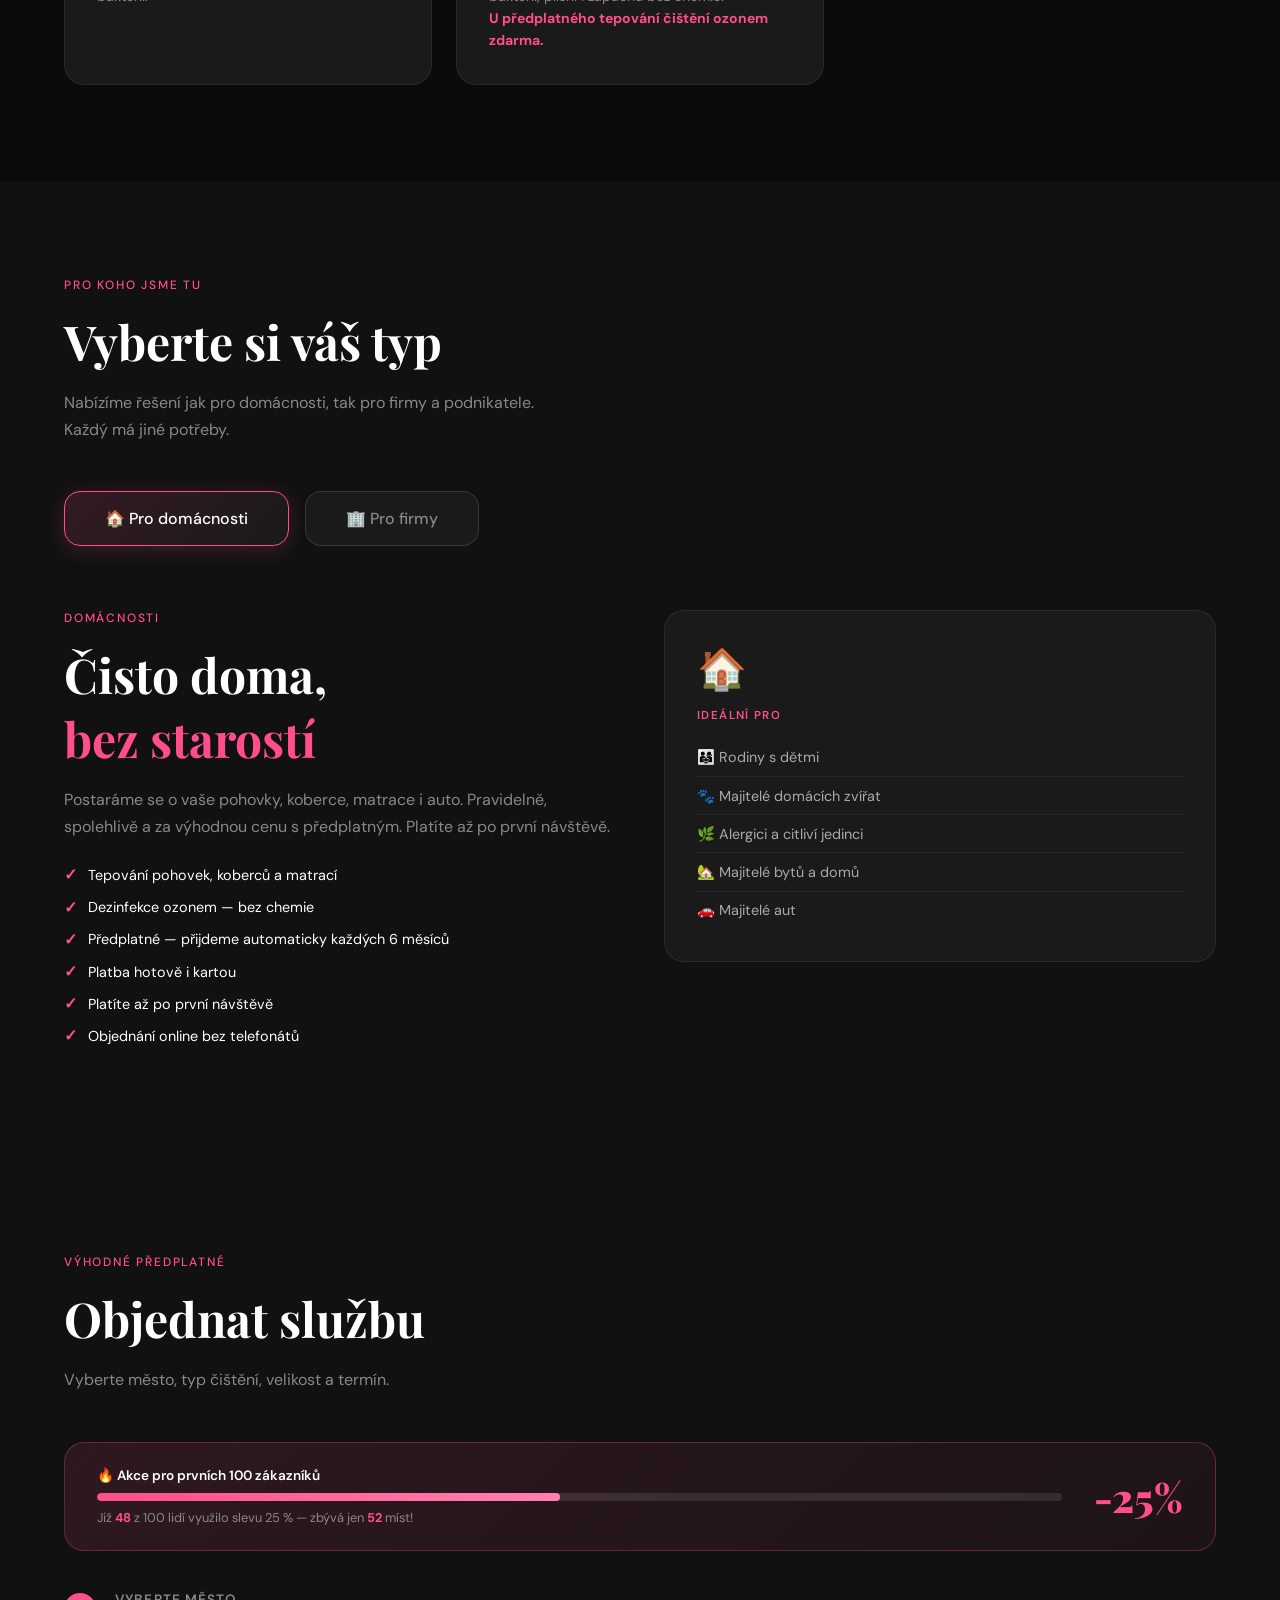
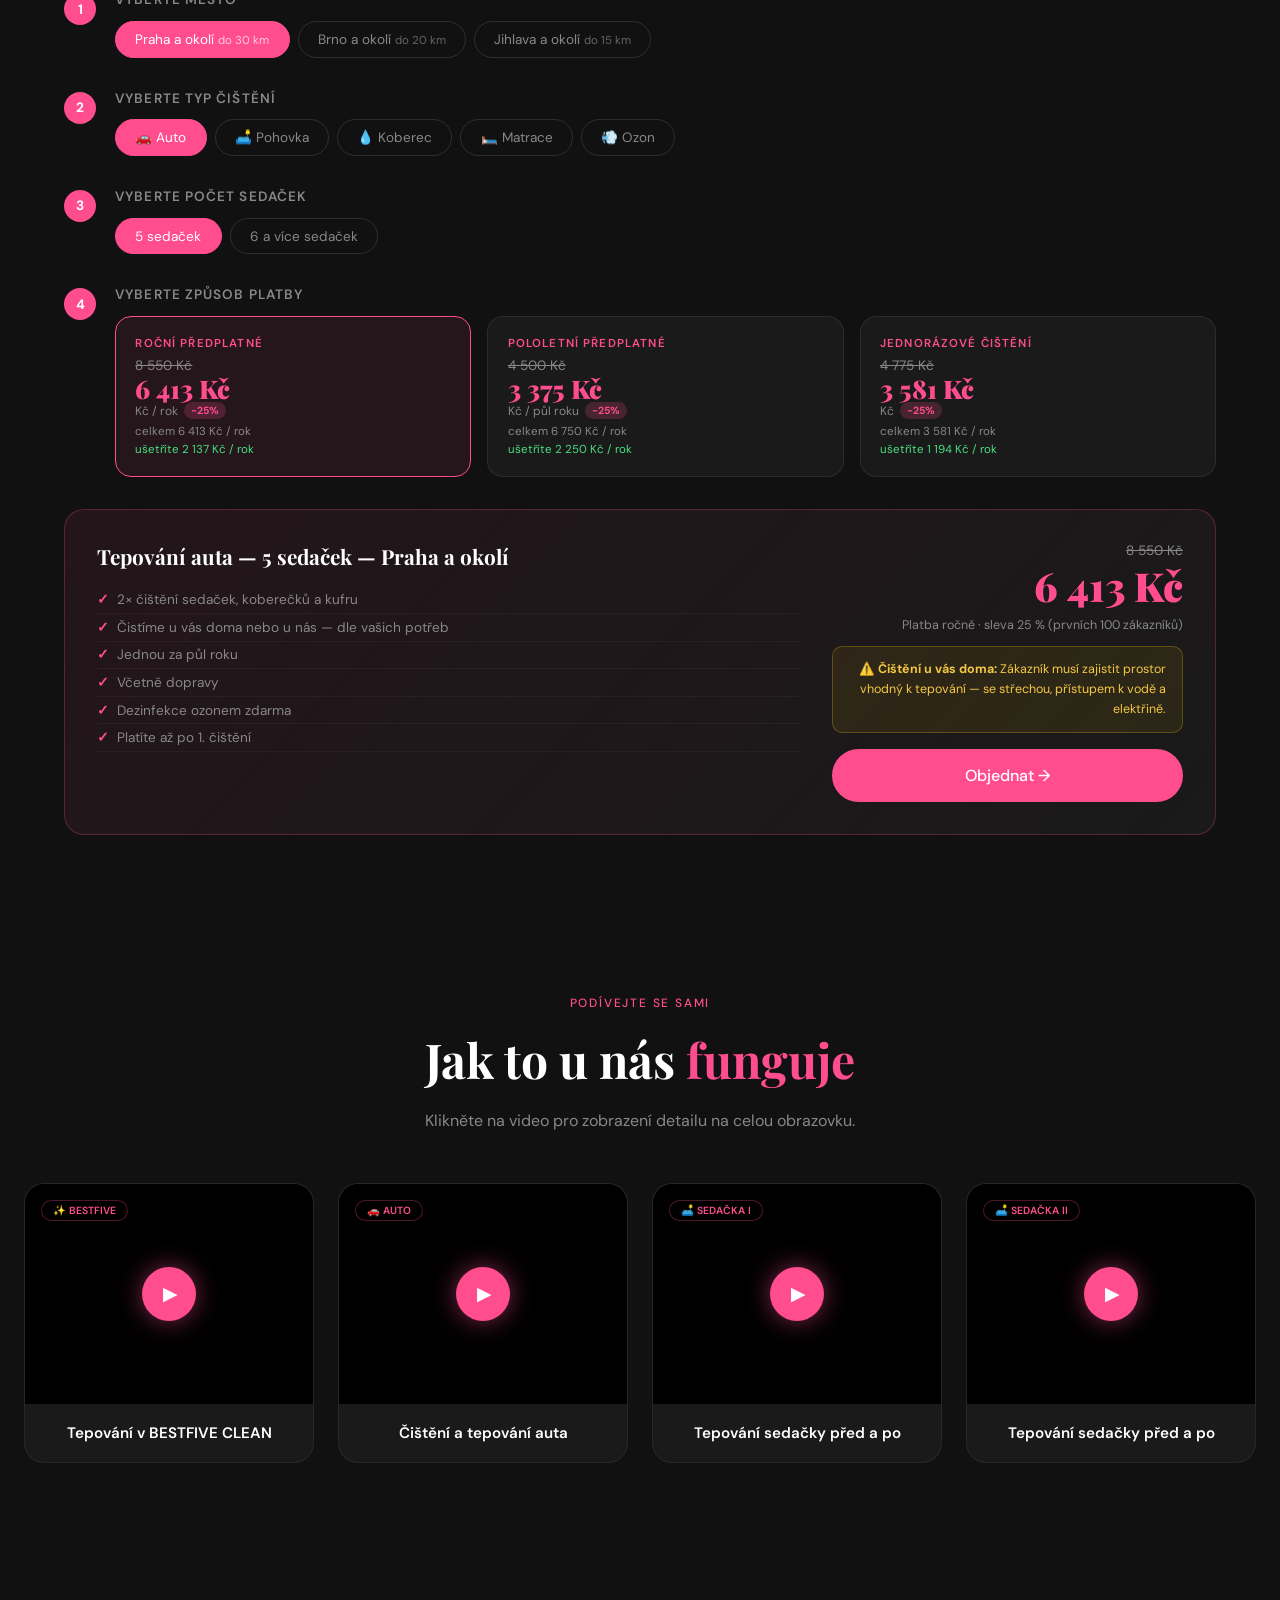
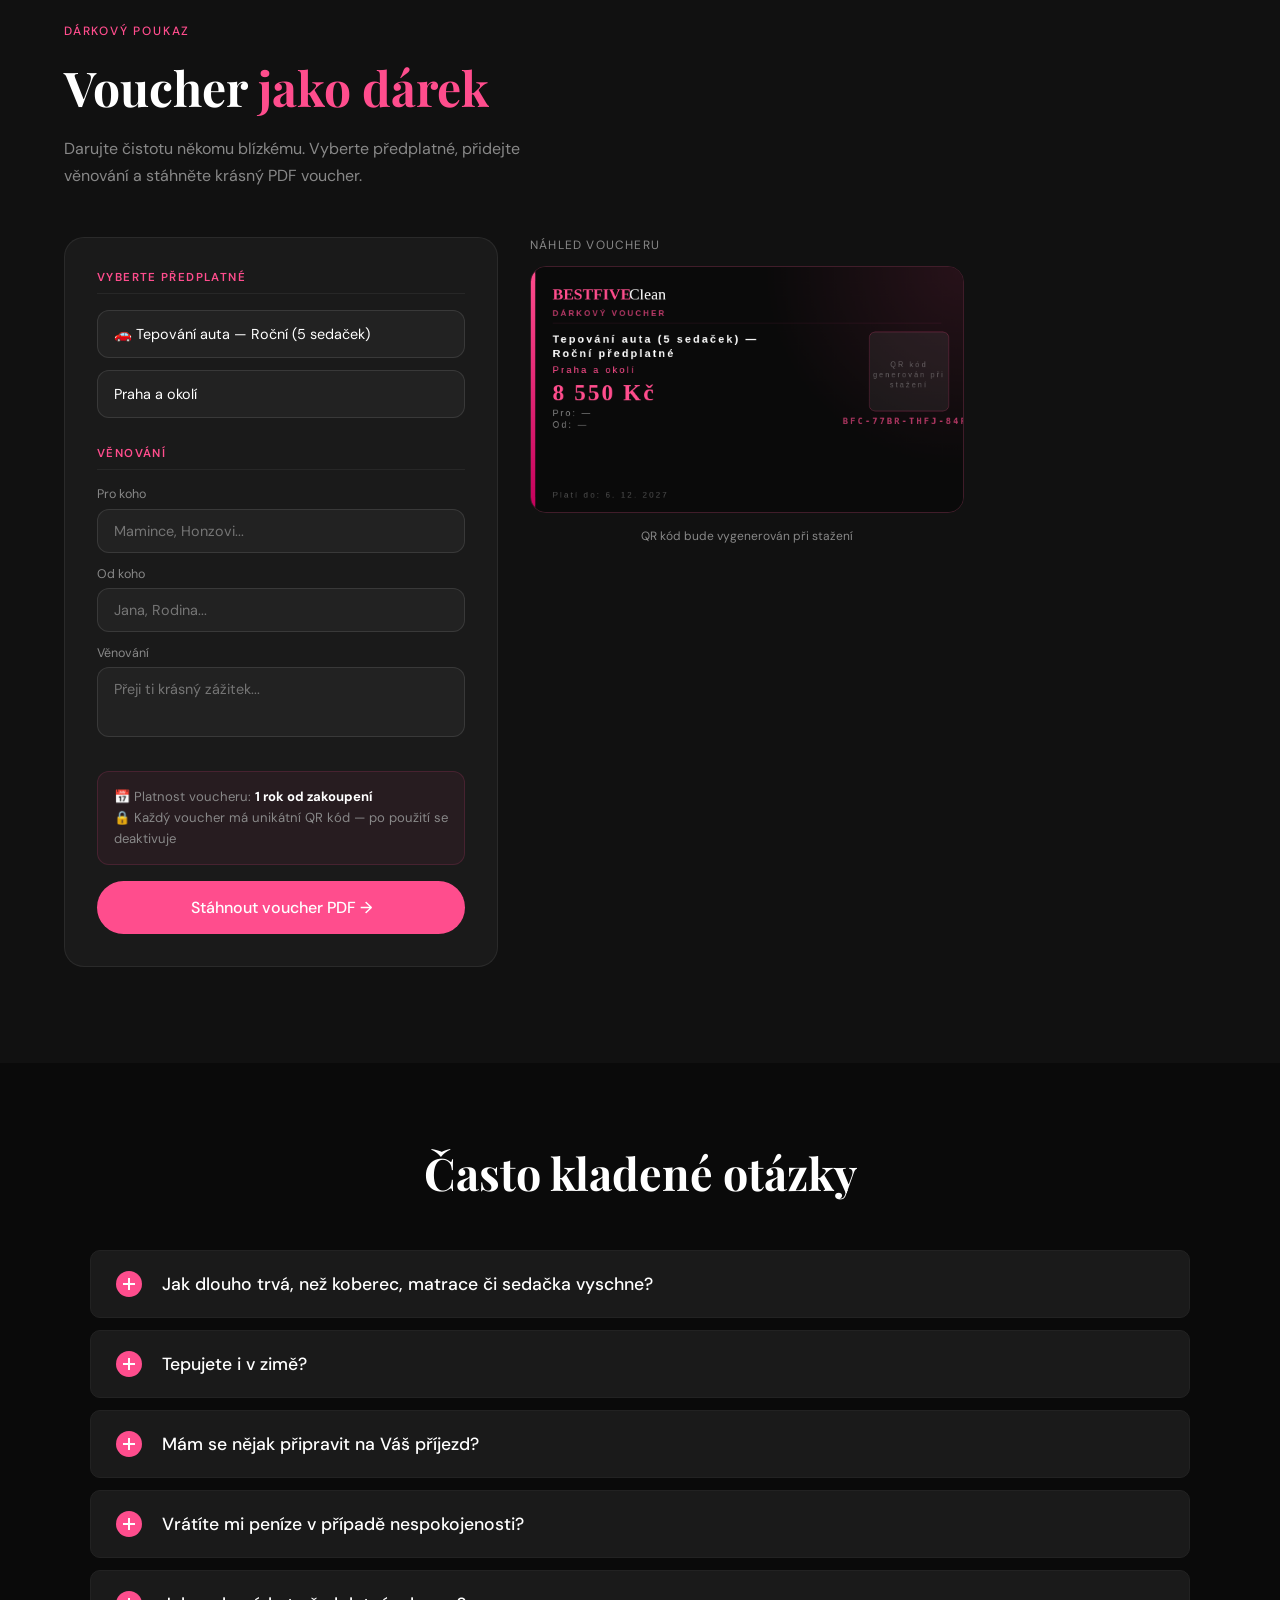
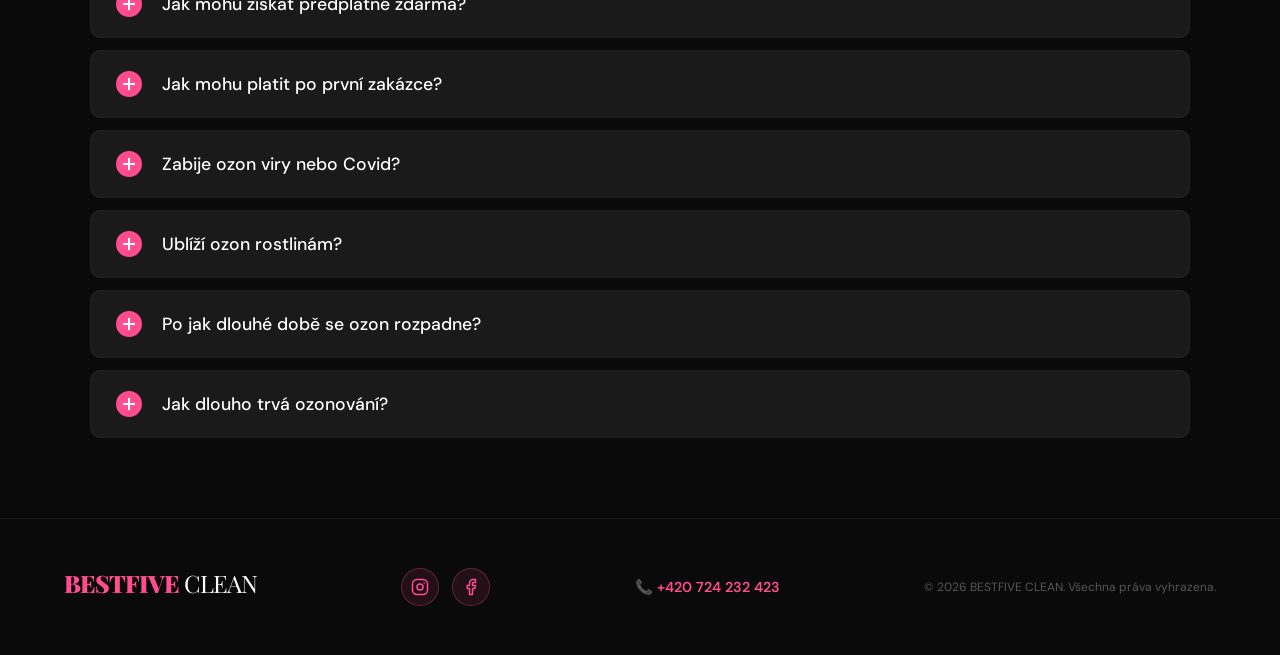
==== commit efe40977: "videosekcia obnovena" ====
--- a/index.html
+++ b/index.html
@@ -1059,8 +1059,8 @@
     <div class="video-card-trigger" style="background:var(--dark2);border:1px solid rgba(255,255,255,0.06);border-radius:20px;overflow:hidden;transition:transform 0.2s;cursor:pointer" 
          onclick="openVerticalVideo('fotosky/best5_tepovania.mp4')">
       <div style="height:220px; display:flex; align-items:center; justify-content:center; position:relative; background:#000;">
-        <video muted playsinline style="position:absolute; inset:0; width:100%; height:100%; object-fit:cover; opacity:0.6;">
-          <source src="fotosky/best5_tepovania.mp4" type="video/mp4">
+        <video muted playsinline preload="metadata" style="position:absolute; inset:0; width:100%; height:100%; object-fit:cover; opacity:0.6;">
+          <source src="fotosky/best5_tepovania.mp4#t=10" type="video/mp4">
         </video>
         <div style="width:54px;height:54px;border-radius:50%;background:var(--pink);display:flex;align-items:center;justify-content:center;box-shadow:0 0 25px rgba(255,77,141,0.5);z-index:2">
           <span style="font-size:1.2rem;margin-left:3px; color:white;">▶</span>
@@ -1075,8 +1075,8 @@
     <div class="video-card-trigger" style="background:var(--dark2);border:1px solid rgba(255,255,255,0.06);border-radius:20px;overflow:hidden;transition:transform 0.2s;cursor:pointer" 
          onclick="openVerticalVideo('fotosky/tepovanie_auta.mp4')">
       <div style="height:220px; display:flex; align-items:center; justify-content:center; position:relative; background:#000;">
-        <video muted playsinline style="position:absolute; inset:0; width:100%; height:100%; object-fit:cover; opacity:0.6;">
-          <source src="fotosky/tepovanie_auta.mp4#t=5" type="video/mp4">
+        <video muted playsinline preload="metadata" style="position:absolute; inset:0; width:100%; height:100%; object-fit:cover; opacity:0.6;">
+          <source src="fotosky/tepovanie_auta.mp4#t=23" type="video/mp4">
         </video>
         <div style="width:54px;height:54px;border-radius:50%;background:var(--pink);display:flex;align-items:center;justify-content:center;box-shadow:0 0 25px rgba(255,77,141,0.5);z-index:2">
           <span style="font-size:1.2rem;margin-left:3px; color:white;">▶</span>
@@ -1091,8 +1091,8 @@
     <div class="video-card-trigger" style="background:var(--dark2);border:1px solid rgba(255,255,255,0.06);border-radius:20px;overflow:hidden;transition:transform 0.2s;cursor:pointer" 
          onclick="openVerticalVideo('fotosky/tepovanieSedacka.mp4')">
       <div style="height:220px; display:flex; align-items:center; justify-content:center; position:relative; background:#000;">
-        <video muted playsinline style="position:absolute; inset:0; width:100%; height:100%; object-fit:cover; opacity:0.6;">
-          <source src="fotosky/tepovanieSedacka.mp4#t=2" type="video/mp4">
+        <video muted playsinline preload="metadata" style="position:absolute; inset:0; width:100%; height:100%; object-fit:cover; opacity:0.6;">
+          <source src="fotosky/tepovanieSedacka.mp4#t=5" type="video/mp4">
         </video>
         <div style="width:54px;height:54px;border-radius:50%;background:var(--pink);display:flex;align-items:center;justify-content:center;box-shadow:0 0 25px rgba(255,77,141,0.5);z-index:2">
           <span style="font-size:1.2rem;margin-left:3px; color:white;">▶</span>
@@ -1107,13 +1107,13 @@
     <div class="video-card-trigger" style="background:var(--dark2);border:1px solid rgba(255,255,255,0.06);border-radius:20px;overflow:hidden;transition:transform 0.2s;cursor:pointer" 
          onclick="openVerticalVideo('fotosky/tepovaniesedacky.mp4')">
       <div style="height:220px; display:flex; align-items:center; justify-content:center; position:relative; background:#000;">
-        <video muted playsinline style="position:absolute; inset:0; width:100%; height:100%; object-fit:cover; opacity:0.6;">
-          <source src="fotosky/tepovaniesedacky.mp4#t=2" type="video/mp4">
+        <video muted playsinline preload="metadata" style="position:absolute; inset:0; width:100%; height:100%; object-fit:cover; opacity:0.6;">
+          <source src="fotosky/tepovaniesedacky.mp4#t=12" type="video/mp4">
         </video>
         <div style="width:54px;height:54px;border-radius:50%;background:var(--pink);display:flex;align-items:center;justify-content:center;box-shadow:0 0 25px rgba(255,77,141,0.5);z-index:2">
           <span style="font-size:1.2rem;margin-left:3px; color:white;">▶</span>
         </div>
-        <div style="position:absolute;top:1rem;left:1rem;background:rgba(0,0,0,0.5);border:1px solid rgba(255,77,141,0.3);color:var(--pink);font-size:0.65rem;font-weight:600;padding:0.2rem 0.7rem;border-radius:50px;z-index:2">🛋️ SEDAČKA II</div>
+        <div style="position:absolute;top:1rem;left:1rem;background:rgba(0,0,0,0.5);border:1px solid rgba(255,77,141,0.3);color:var(--pink);font-size:0.65rem;font-weight:600;padding:0.2rem 0.7rem;border-radius:50px;z-index:2">      🛋️ SEDAČKA II</div>
       </div>
       <div style="padding:1.2rem; text-align: center;">
         <div style="font-size:0.95rem;font-weight:600;color:var(--white);">Tepování sedačky před a po</div>
@@ -1122,7 +1122,6 @@
 
   </div>
 </section>
-
 
 <!-- VOUCHER SEKCE -->
 <section id="voucher" style="background:var(--dark)">
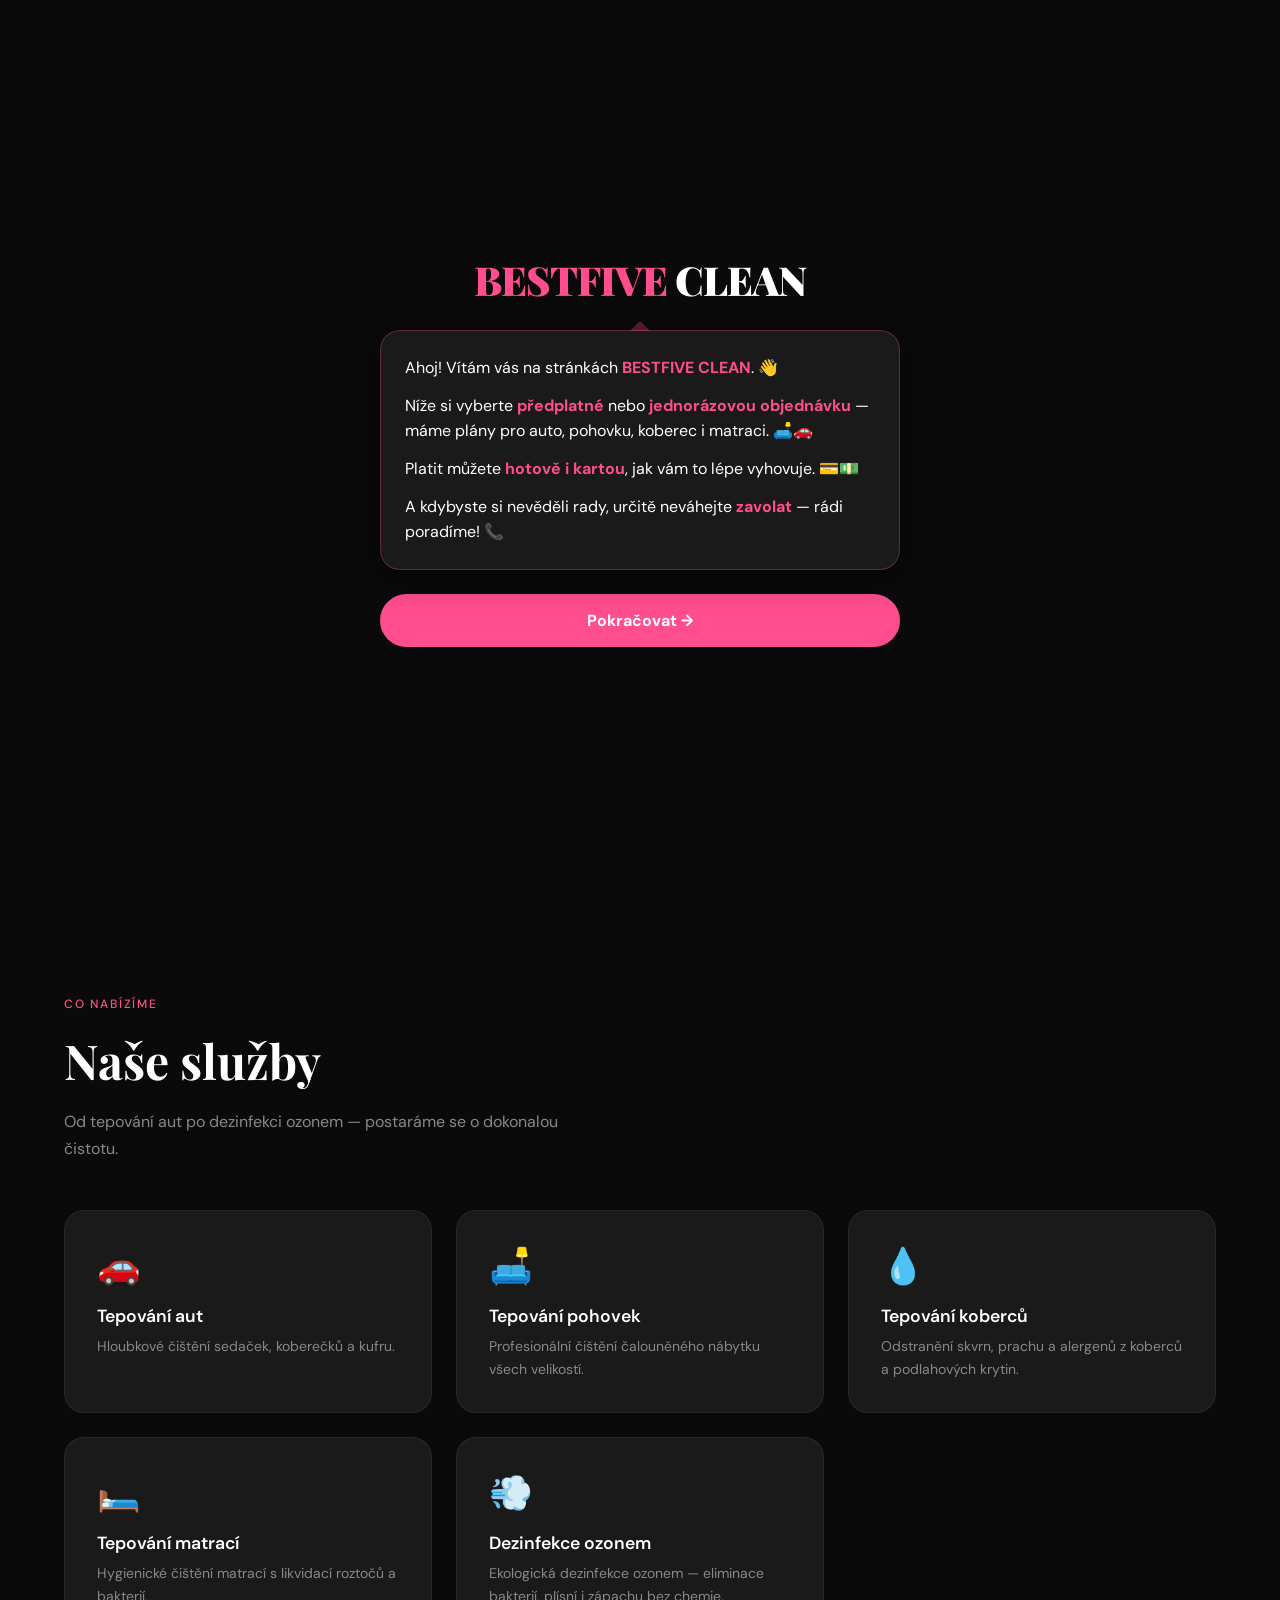
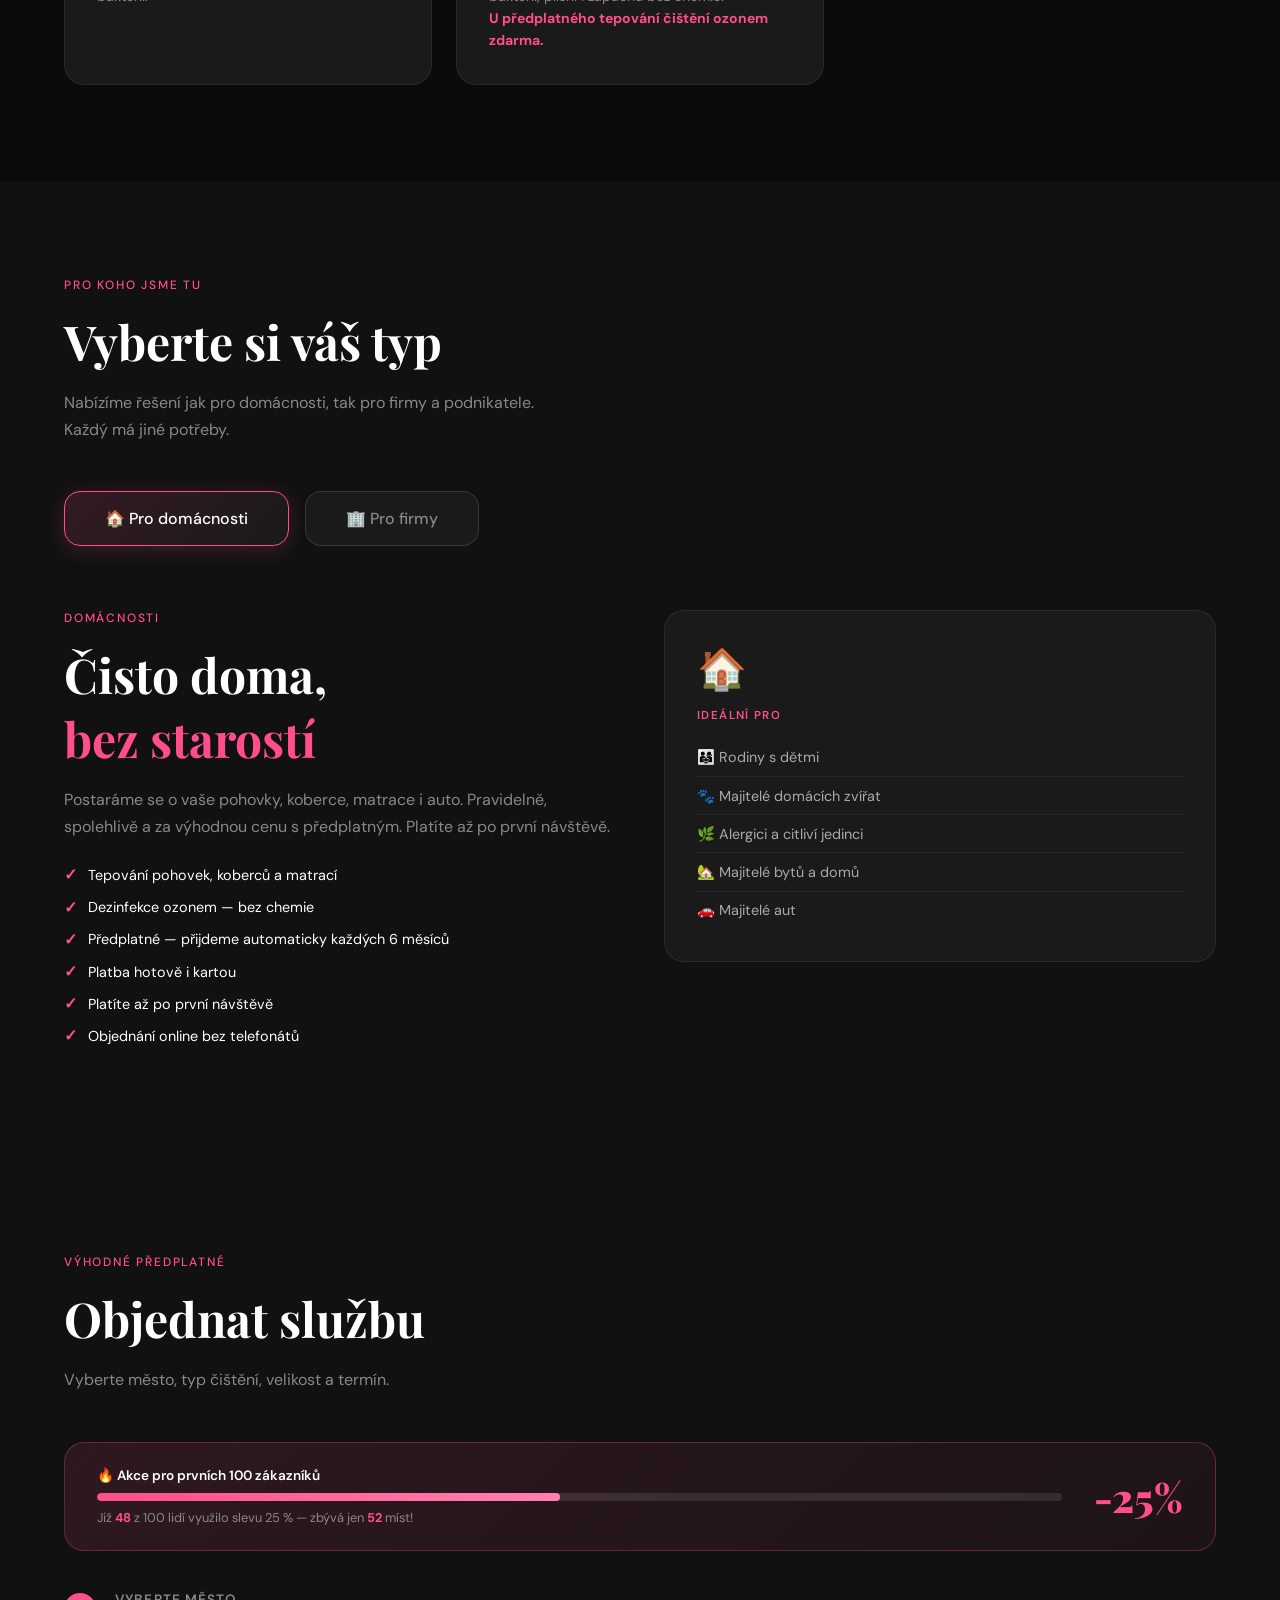
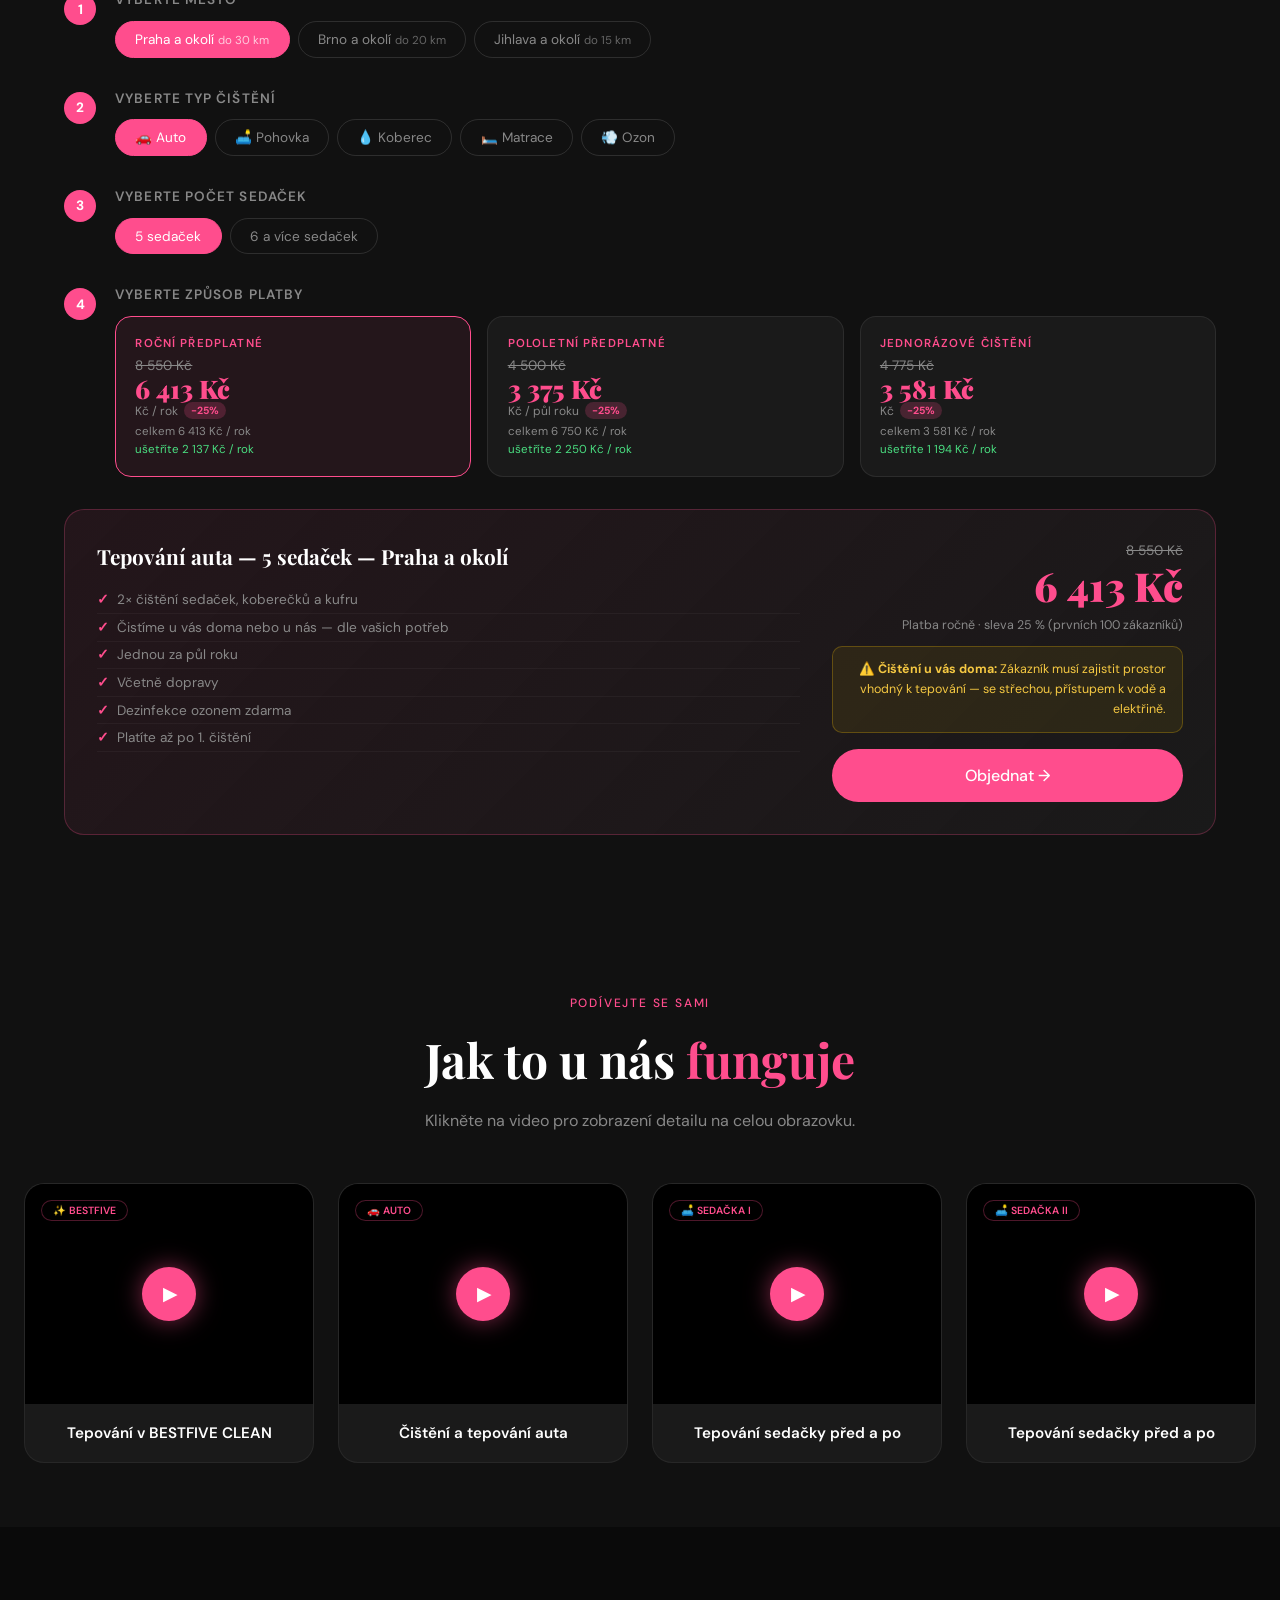
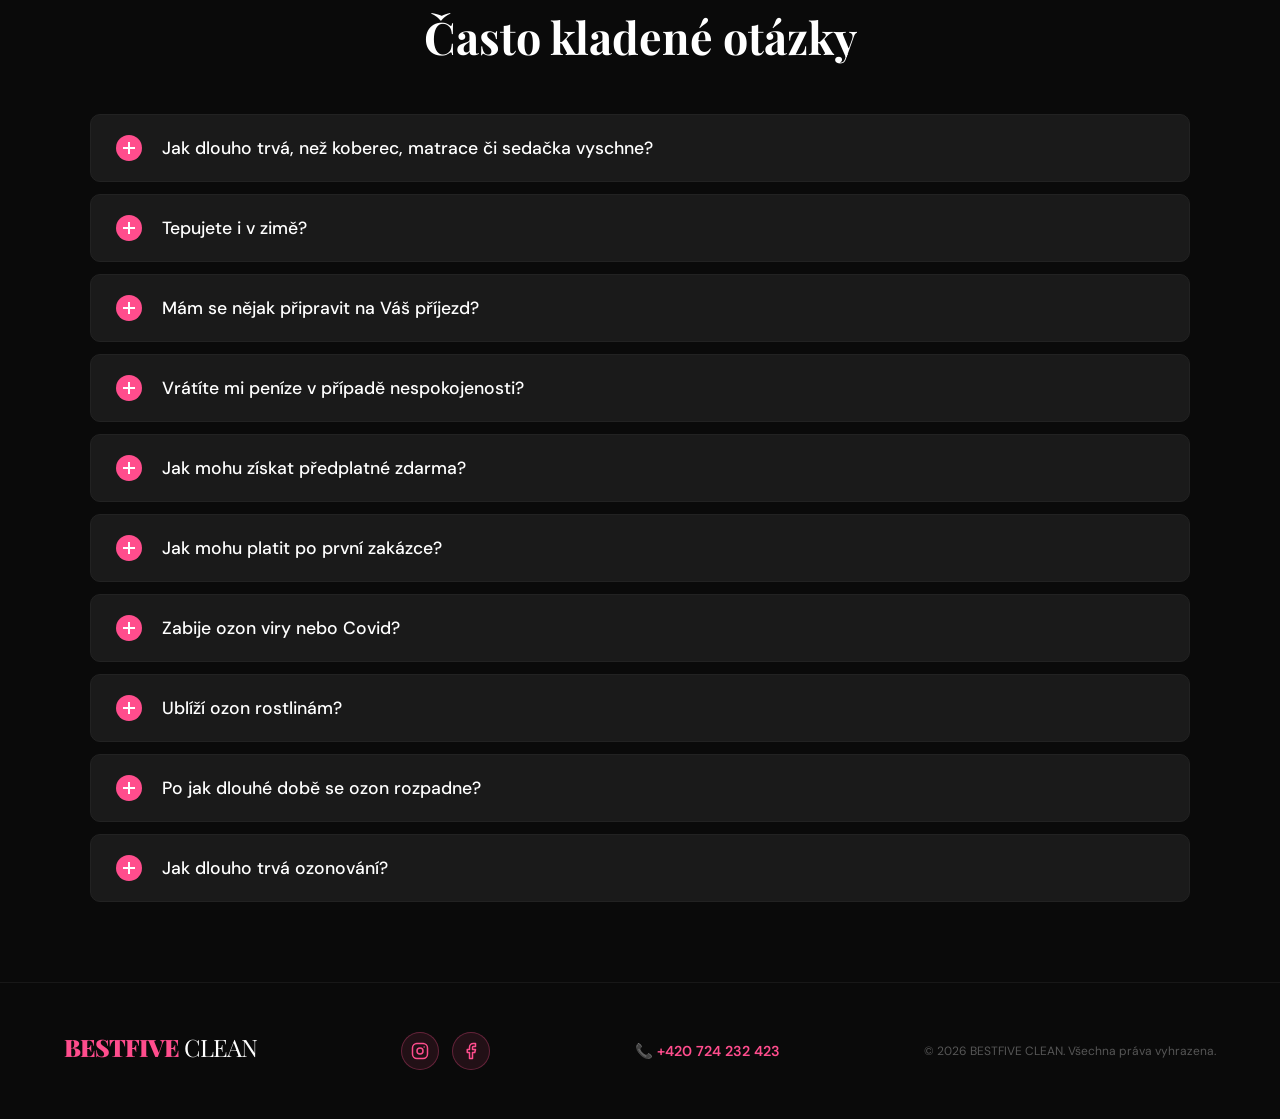
==== commit b947282a: "voucher sekcia preč" ====
--- a/index.html
+++ b/index.html
@@ -662,7 +662,6 @@
     <li><a href="#segment">Domácnosti & Firmy</a></li>
     <li><a href="#predplatne">Předplatné</a></li> 
     <li><a href="#galerie">Videogalerie</a></li> 
-    <li><a href="#voucher">Voucher</a></li>
     <li><a href="#faq">FAQ</a></li>
   </ul>
   <button class="nav-btn" onclick="document.getElementById('predplatne').scrollIntoView({behavior:'smooth'})">Objednat</button>
@@ -1124,67 +1123,7 @@
 </section>
 
 <!-- VOUCHER SEKCE -->
-<section id="voucher" style="background:var(--dark)">
-  <p class="section-label">Dárkový poukaz</p>
-  <h2 class="section-title">Voucher <span style="color:var(--pink)">jako dárek</span></h2>
-  <p class="section-sub">Darujte čistotu někomu blízkému. Vyberte předplatné, přidejte věnování a stáhněte krásný PDF voucher.</p>
-
-  <div style="display:grid;grid-template-columns:1fr 1fr;gap:2rem;align-items:start;max-width:900px" class="voucher-grid">
-
-    <!-- FORMULÁŘ -->
-    <div style="background:var(--dark2);border:1px solid rgba(255,255,255,0.07);border-radius:20px;padding:2rem">
-      <div class="kc-section">
-        <div class="kc-title">Vyberte předplatné</div>
-        <select id="voucherType" onchange="updateVoucher()" style="width:100%;background:rgba(255,255,255,0.04);border:1px solid rgba(255,255,255,0.1);border-radius:12px;padding:0.85rem 1rem;color:var(--white);font-size:0.9rem;font-family:'DM Sans',sans-serif;appearance:none;outline:none;margin-bottom:0.8rem">
-          <option value="auto_rok">🚗 Tepování auta — Roční (5 sedaček)</option>
-          <option value="auto_pol">🚗 Tepování auta — Pololetní (5 sedaček)</option>
-          <option value="pohovka_mala_rok">🛋️ Tepování pohovky malá — Roční</option>
-          <option value="pohovka_mala_pol">🛋️ Tepování pohovky malá — Pololetní</option>
-          <option value="pohovka_stredni_rok">🛋️ Tepování pohovky střední — Roční</option>
-          <option value="pohovka_velka_rok">🛋️ Tepování pohovky velká — Roční</option>
-          <option value="koberec_rok">💧 Tepování koberce do 20m² — Roční</option>
-          <option value="matrace_m2_rok">🛏️ Tepování matrace do 2 ks — Roční</option>
-          <option value="ozon_auto">💨 Dezinfekce ozonem — Auto</option>
-          <option value="ozon_m50">💨 Dezinfekce ozonem — Do 50 m²</option>
-          <option value="ozon_m100">💨 Dezinfekce ozonem — Do 100 m²</option>
-        </select>
-        <select id="voucherCity" onchange="updateVoucher()" style="width:100%;background:rgba(255,255,255,0.04);border:1px solid rgba(255,255,255,0.1);border-radius:12px;padding:0.85rem 1rem;color:var(--white);font-size:0.9rem;font-family:'DM Sans',sans-serif;appearance:none;outline:none">
-          <option value="praha">Praha a okolí</option>
-          <option value="brno">Brno a okolí</option>
-          <option value="jihlava">Jihlava a okolí</option>
-        </select>
-      </div>
-      <div class="kc-section">
-        <div class="kc-title">Věnování</div>
-        <div class="fg" style="margin-bottom:0.8rem">
-          <label style="font-size:0.78rem;color:var(--gray);display:block;margin-bottom:0.4rem">Pro koho</label>
-          <input type="text" id="voucherTo" placeholder="Mamince, Honzovi..." oninput="updateVoucher()" style="width:100%;background:rgba(255,255,255,0.04);border:1px solid rgba(255,255,255,0.1);border-radius:12px;padding:0.75rem 1rem;color:var(--white);font-size:0.9rem;font-family:'DM Sans',sans-serif;outline:none">
-        </div>
-        <div class="fg" style="margin-bottom:0.8rem">
-          <label style="font-size:0.78rem;color:var(--gray);display:block;margin-bottom:0.4rem">Od koho</label>
-          <input type="text" id="voucherFrom" placeholder="Jana, Rodina..." oninput="updateVoucher()" style="width:100%;background:rgba(255,255,255,0.04);border:1px solid rgba(255,255,255,0.1);border-radius:12px;padding:0.75rem 1rem;color:var(--white);font-size:0.9rem;font-family:'DM Sans',sans-serif;outline:none">
-        </div>
-        <div class="fg">
-          <label style="font-size:0.78rem;color:var(--gray);display:block;margin-bottom:0.4rem">Věnování</label>
-          <textarea id="voucherMsg" placeholder="Přeji ti krásný zážitek..." oninput="updateVoucher()" style="width:100%;background:rgba(255,255,255,0.04);border:1px solid rgba(255,255,255,0.1);border-radius:12px;padding:0.75rem 1rem;color:var(--white);font-size:0.9rem;font-family:'DM Sans',sans-serif;resize:none;min-height:70px;outline:none"></textarea>
-        </div>
-      </div>
-      <div style="background:rgba(255,77,141,0.06);border:1px solid rgba(255,77,141,0.15);border-radius:12px;padding:0.9rem 1rem;margin-bottom:1rem;font-size:0.82rem;color:var(--gray);line-height:1.6">
-        📅 Platnost voucheru: <strong style="color:var(--white)">1 rok od zakoupení</strong><br>
-        🔒 Každý voucher má unikátní QR kód — po použití se deaktivuje
-      </div>
-      <button class="btn-primary" style="width:100%" onclick="generateVoucher()">Stáhnout voucher PDF →</button>
-    </div>
-
-    <!-- NÁHLED VOUCHERU -->
-    <div>
-      <p style="font-size:0.75rem;color:var(--gray);margin-bottom:0.8rem;letter-spacing:0.1em;text-transform:uppercase">Náhled voucheru</p>
-      <canvas id="voucherCanvas" width="600" height="340" style="width:100%;border-radius:16px;border:1px solid rgba(255,77,141,0.2)"></canvas>
-      <p style="font-size:0.75rem;color:var(--gray);margin-top:0.6rem;text-align:center">QR kód bude vygenerován při stažení</p>
-    </div>
-
-  </div>
-</section>
+
 
 <section class="faq-section" id="faq">
   <h2 class="faq-title">Často kladené otázky</h2>
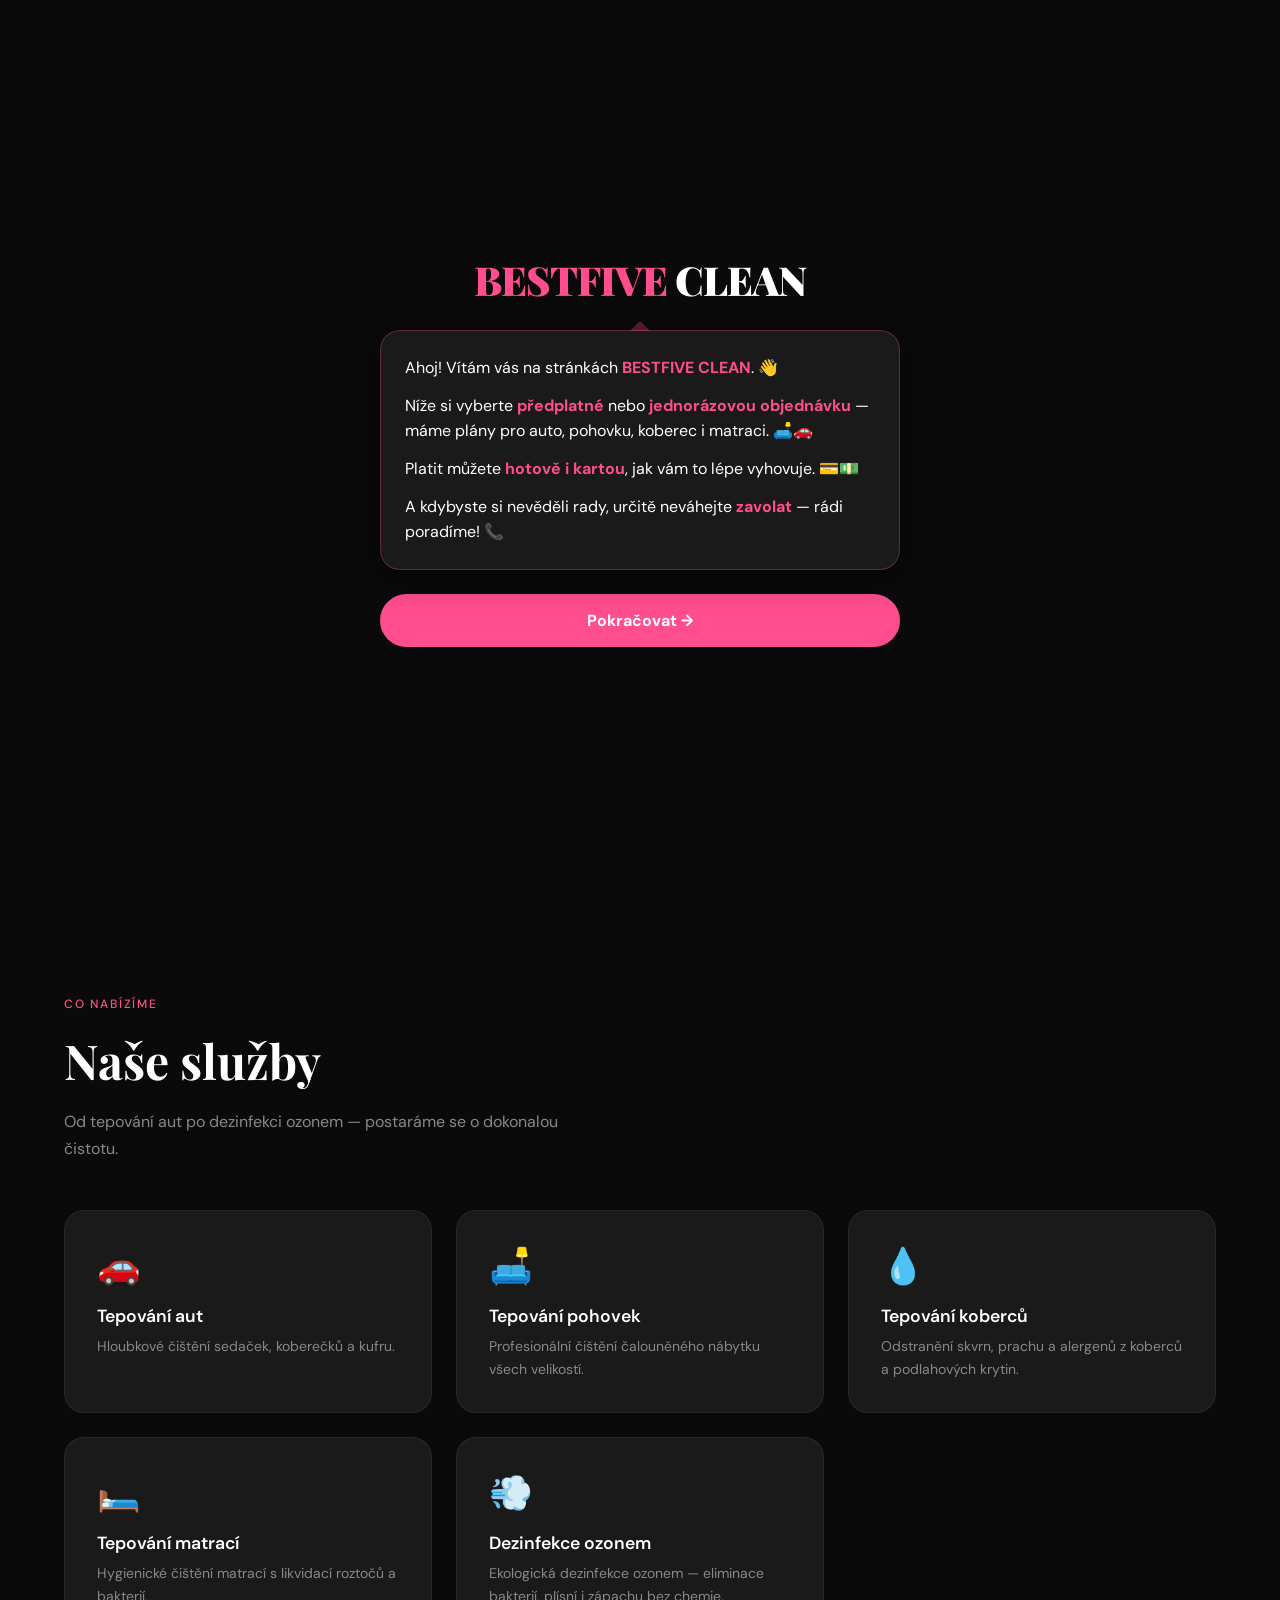
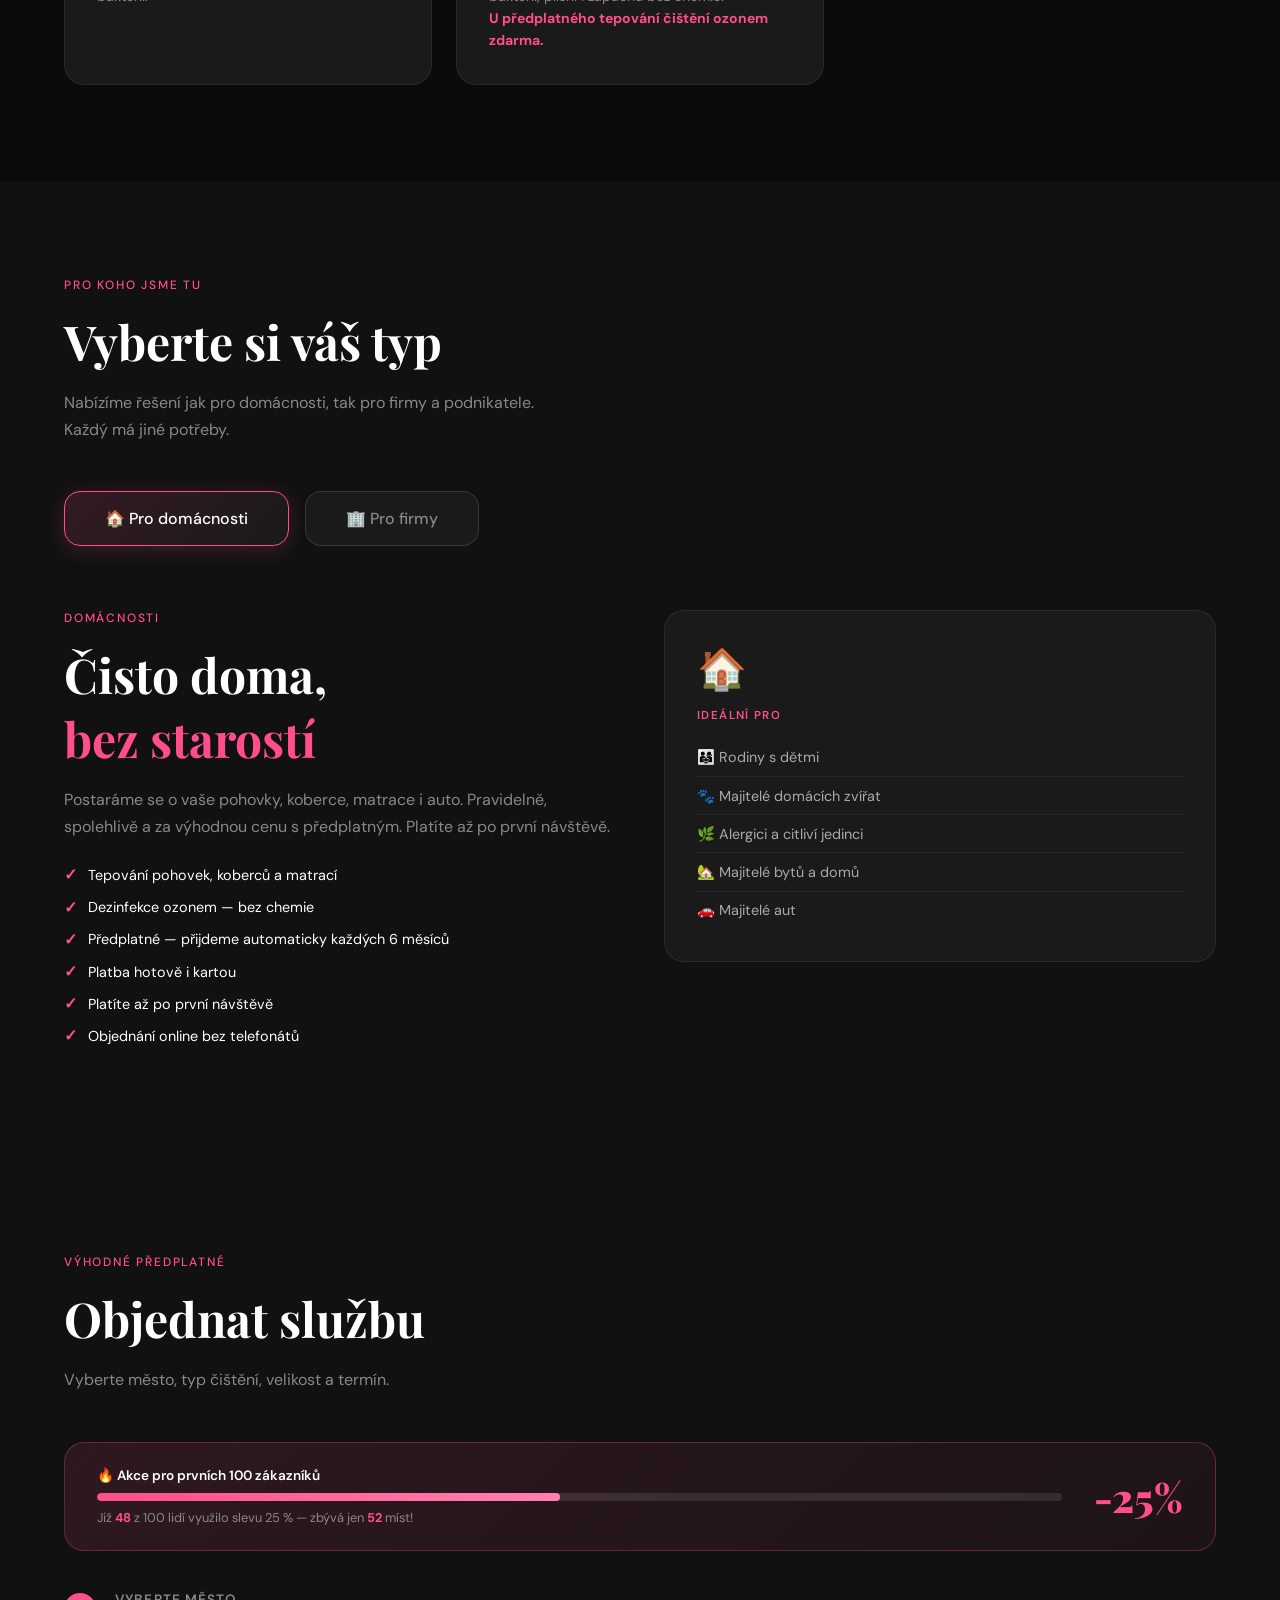
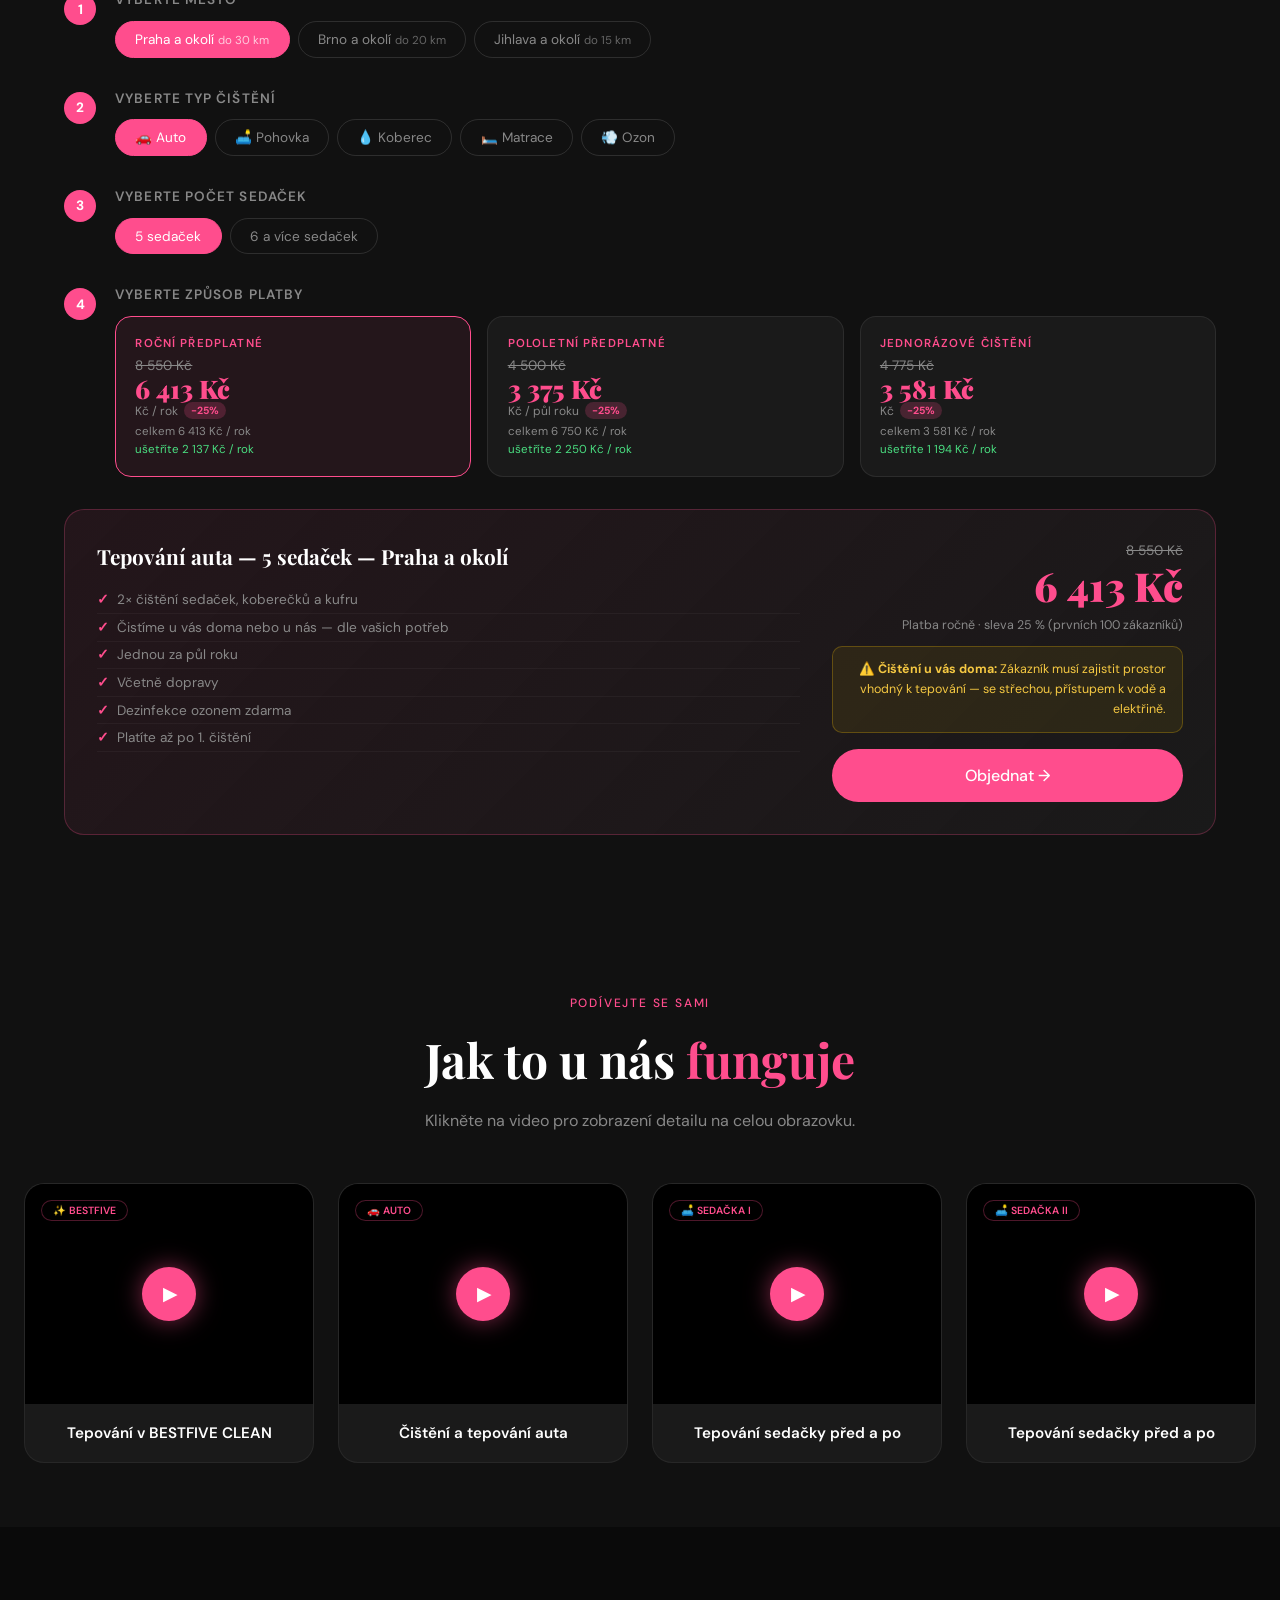
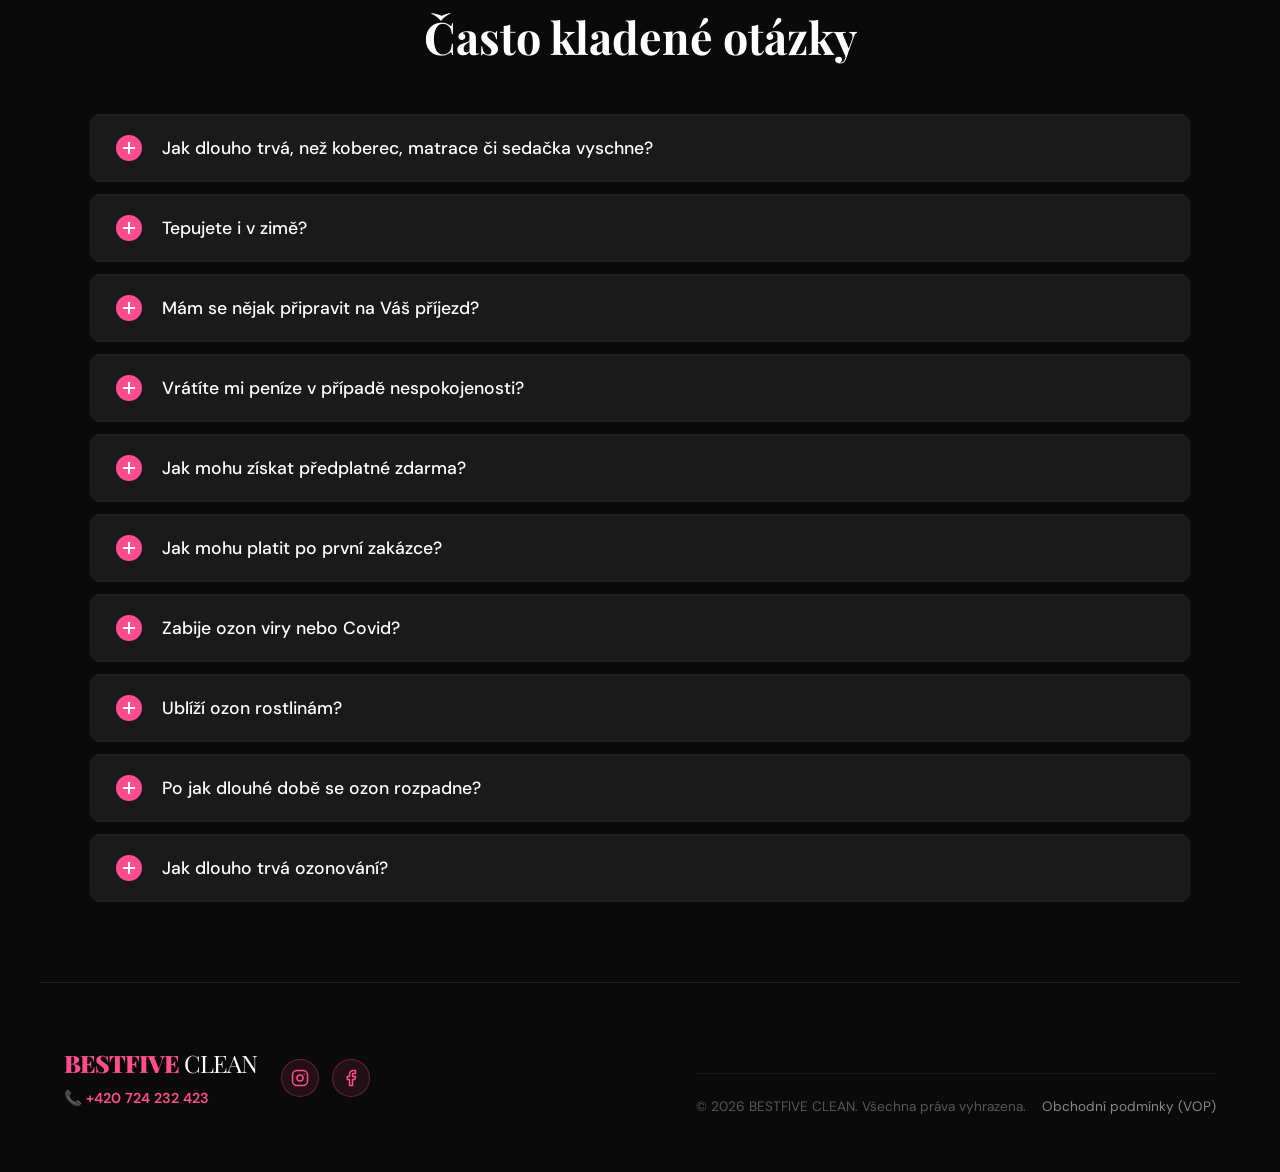
==== commit a45becb5: "podminky do footeru" ====
--- a/index.html
+++ b/index.html
@@ -1211,20 +1211,36 @@
   </div>
 </section>
 
-<!-- FOOTER -->
-<footer>
-<div style="font-family: 'Playfair Display', serif; font-size: 1.5rem; color: #ff4d8d; margin-bottom: 0.5rem; letter-spacing: -1px;">
-  <strong style="font-weight: 900;">BESTFIVE</strong> <span style="color: #ffffff; font-weight: 300;">CLEAN</span>
-</div>  <div style="display:flex;align-items:center;gap:0.8rem">
-    <a href="https://www.instagram.com/best5.clean" target="_blank" title="Instagram" style="width:38px;height:38px;border-radius:50%;background:rgba(255,77,141,0.1);border:1px solid rgba(255,77,141,0.3);display:flex;align-items:center;justify-content:center;text-decoration:none;transition:all 0.2s;font-size:1.1rem" onmouseover="this.style.background='rgba(255,77,141,0.25)'" onmouseout="this.style.background='rgba(255,77,141,0.1)'">
-      <svg width="18" height="18" viewBox="0 0 24 24" fill="none" xmlns="http://www.w3.org/2000/svg"><rect x="2" y="2" width="20" height="20" rx="6" stroke="#ff4d8d" stroke-width="2"/><circle cx="12" cy="12" r="4" stroke="#ff4d8d" stroke-width="2"/><circle cx="17.5" cy="6.5" r="1" fill="#ff4d8d"/></svg>
-    </a>
-    <a href="https://www.facebook.com/people/BESTFIVE-stavební-a-úklidová-firma/61588155299886/" target="_blank" title="Facebook" style="width:38px;height:38px;border-radius:50%;background:rgba(255,77,141,0.1);border:1px solid rgba(255,77,141,0.3);display:flex;align-items:center;justify-content:center;text-decoration:none;transition:all 0.2s;font-size:1.1rem" onmouseover="this.style.background='rgba(255,77,141,0.25)'" onmouseout="this.style.background='rgba(255,77,141,0.1)'">
-      <svg width="18" height="18" viewBox="0 0 24 24" fill="none" xmlns="http://www.w3.org/2000/svg"><path d="M18 2h-3a5 5 0 0 0-5 5v3H7v4h3v8h4v-8h3l1-4h-4V7a1 1 0 0 1 1-1h3z" stroke="#ff4d8d" stroke-width="2" stroke-linecap="round" stroke-linejoin="round"/></svg>
+<footer style="max-width: 1200px; margin: 0 auto; padding: 4rem 1.5rem 2rem; border-top: 1px solid var(--dark3); text-align: left;">
+  
+  <div style="display: flex; justify-content: space-between; align-items: center; flex-wrap: wrap; gap: 1.5rem; margin-bottom: 2rem;">
+    <div>
+      <div style="font-family: 'Playfair Display', serif; font-size: 1.5rem; color: #ff4d8d; margin-bottom: 0.5rem; letter-spacing: -1px;">
+        <strong style="font-weight: 900;">BESTFIVE</strong> <span style="color: #ffffff; font-weight: 300;">CLEAN</span>
+      </div>
+      <a href="tel:+420724232423" style="color:var(--pink); font-size:0.9rem; font-weight:600; text-decoration:none;">📞 +420 724 232 423</a>
+    </div>
+
+    <div style="display:flex; align-items:center; gap:0.8rem;">
+      <a href="https://www.instagram.com/best5.clean" target="_blank" title="Instagram" style="width:38px; height:38px; border-radius:50%; background:rgba(255,77,141,0.1); border:1px solid rgba(255,77,141,0.3); display:flex; align-items:center; justify-content:center; text-decoration:none; transition:all 0.2s;" onmouseover="this.style.background='rgba(255,77,141,0.25)'" onmouseout="this.style.background='rgba(255,77,141,0.1)'">
+        <svg width="18" height="18" viewBox="0 0 24 24" fill="none" xmlns="http://www.w3.org/2000/svg"><rect x="2" y="2" width="20" height="20" rx="6" stroke="#ff4d8d" stroke-width="2"/><circle cx="12" cy="12" r="4" stroke="#ff4d8d" stroke-width="2"/><circle cx="17.5" cy="6.5" r="1" fill="#ff4d8d"/></svg>
+      </a>
+      <a href="https://www.facebook.com/people/BESTFIVE-stavební-a-úklidová-firma/61588155299886/" target="_blank" title="Facebook" style="width:38px; height:38px; border-radius:50%; background:rgba(255,77,141,0.1); border:1px solid rgba(255,77,141,0.3); display:flex; align-items:center; justify-content:center; text-decoration:none; transition:all 0.2s;" onmouseover="this.style.background='rgba(255,77,141,0.25)'" onmouseout="this.style.background='rgba(255,77,141,0.1)'">
+        <svg width="18" height="18" viewBox="0 0 24 24" fill="none" xmlns="http://www.w3.org/2000/svg"><path d="M18 2h-3a5 5 0 0 0-5 5v3H7v4h3v8h4v-8h3l1-4h-4V7a1 1 0 0 1 1-1h3z" stroke="#ff4d8d" stroke-width="2" stroke-linecap="round" stroke-linejoin="round"/></svg>
+      </a>
+    </div>
+  </div>
+
+  <div style="display: flex; justify-content: space-between; align-items: center; flex-wrap: wrap; gap: 1rem; padding-top: 1.5rem; border-top: 1px solid rgba(255,255,255,0.05);">
+    <div class="footer-sub" style="font-size: 0.85rem; color: var(--gray);">
+      © 2026 BESTFIVE CLEAN. Všechna práva vyhrazena.
+    </div>
+    
+    <a href="podminky.pdf" target="_blank" style="font-size: 0.85rem; color: var(--gray); text-decoration: none; transition: 0.2s;" onmouseover="this.style.color='var(--pink)'" onmouseout="this.style.color='var(--gray)'">
+      Obchodní podmínky (VOP)
     </a>
   </div>
-  <a href="tel:+420724232423" style="color:var(--pink);font-size:0.9rem;font-weight:600;text-decoration:none">📞 +420 724 232 423</a>
-  <div class="footer-sub">© 2026 BESTFIVE CLEAN. Všechna práva vyhrazena.</div>
+
 </footer>
 
 <!-- FEEDBACK OVERLAY -->
@@ -2045,19 +2061,25 @@
     "brno_matrace_m2_jed": 92, "brno_matrace_m2_pol": 91, "brno_matrace_m2_rok": 28,
     "brno_matrace_m4_jed": 94, "brno_matrace_m4_pol": 93, "brno_matrace_m4_rok": 29,
     "brno_matrace_m6_jed": 96, "brno_matrace_m6_pol": 95, "brno_matrace_m6_rok": 30,
-    "jihlava_ozon_auto_jed": 98, "jihlava_ozon_auto_pol": 97, "jihlava_ozon_auto_rok": 31,
-    "jihlava_ozon_m50_jed": 100, "jihlava_ozon_m50_pol": 99, "jihlava_ozon_m50_rok": 32,
-    "jihlava_ozon_m80_jed": 102, "jihlava_ozon_m80_pol": 101, "jihlava_ozon_m80_rok": 33,
-    "jihlava_ozon_m100_jed": 104, "jihlava_ozon_m100_pol": 103, "jihlava_ozon_m100_rok": 34,
-    "praha_ozon_auto_jed": 106, "praha_ozon_auto_pol": 105, "praha_ozon_auto_rok": 35,
-    "praha_ozon_m50_jed": 108, "praha_ozon_m50_pol": 107, "praha_ozon_m50_rok": 36,
-    "praha_ozon_m80_jed": 110, "praha_ozon_m80_pol": 109, "praha_ozon_m80_rok": 37,
-    "praha_ozon_m100_jed": 112, "praha_ozon_m100_pol": 111, "praha_ozon_m100_rok": 38,
-    "brno_ozon_auto_jed": 114, "brno_ozon_auto_pol": 113, "brno_ozon_auto_rok": 39,
-    "brno_ozon_m50_jed": 116, "brno_ozon_m50_pol": 115, "brno_ozon_m50_rok": 40,
-    "brno_ozon_m80_jed": 118, "brno_ozon_m80_pol": 117, "brno_ozon_m80_rok": 41,
-    "brno_ozon_m100_jed": 120, "brno_ozon_m100_pol": 119, "brno_ozon_m100_rok": 42
-  };
+    
+        // Jihlava Ozon - všechna ID směřují na ten jeden konkrétní Ozon
+    "jihlava_ozon_auto_jed": 98, "jihlava_ozon_auto_pol": 98, "jihlava_ozon_auto_rok": 98,
+    "jihlava_ozon_m50_jed": 100, "jihlava_ozon_m50_pol": 100, "jihlava_ozon_m50_rok": 100,
+    "jihlava_ozon_m80_jed": 102, "jihlava_ozon_m80_pol": 102, "jihlava_ozon_m80_rok": 102,
+    "jihlava_ozon_m100_jed": 104, "jihlava_ozon_m100_pol": 104, "jihlava_ozon_m100_rok": 104,
+
+    // Praha Ozon
+    "praha_ozon_auto_jed": 106, "praha_ozon_auto_pol": 106, "praha_ozon_auto_rok": 106,
+    "praha_ozon_m50_jed": 108, "praha_ozon_m50_pol": 108, "praha_ozon_m50_rok": 108,
+    "praha_ozon_m80_jed": 110, "praha_ozon_m80_pol": 110, "praha_ozon_m80_rok": 110,
+    "praha_ozon_m100_jed": 112, "praha_ozon_m100_pol": 112, "praha_ozon_m100_rok": 112,
+
+    // Brno Ozon
+    "brno_ozon_auto_jed": 114, "brno_ozon_auto_pol": 114, "brno_ozon_auto_rok": 114,
+    "brno_ozon_m50_jed": 116, "brno_ozon_m50_pol": 116, "brno_ozon_m50_rok": 116,
+    "brno_ozon_m80_jed": 118, "brno_ozon_m80_pol": 118, "brno_ozon_m80_rok": 118,
+    "brno_ozon_m100_jed": 120, "brno_ozon_m100_pol": 120, "brno_ozon_m100_rok": 120
+};
 
   // Získanie ID podľa výberu v kalkulačke
   let key = `${pCity}_${pType}_${pVariant}_${pBilling}`;
